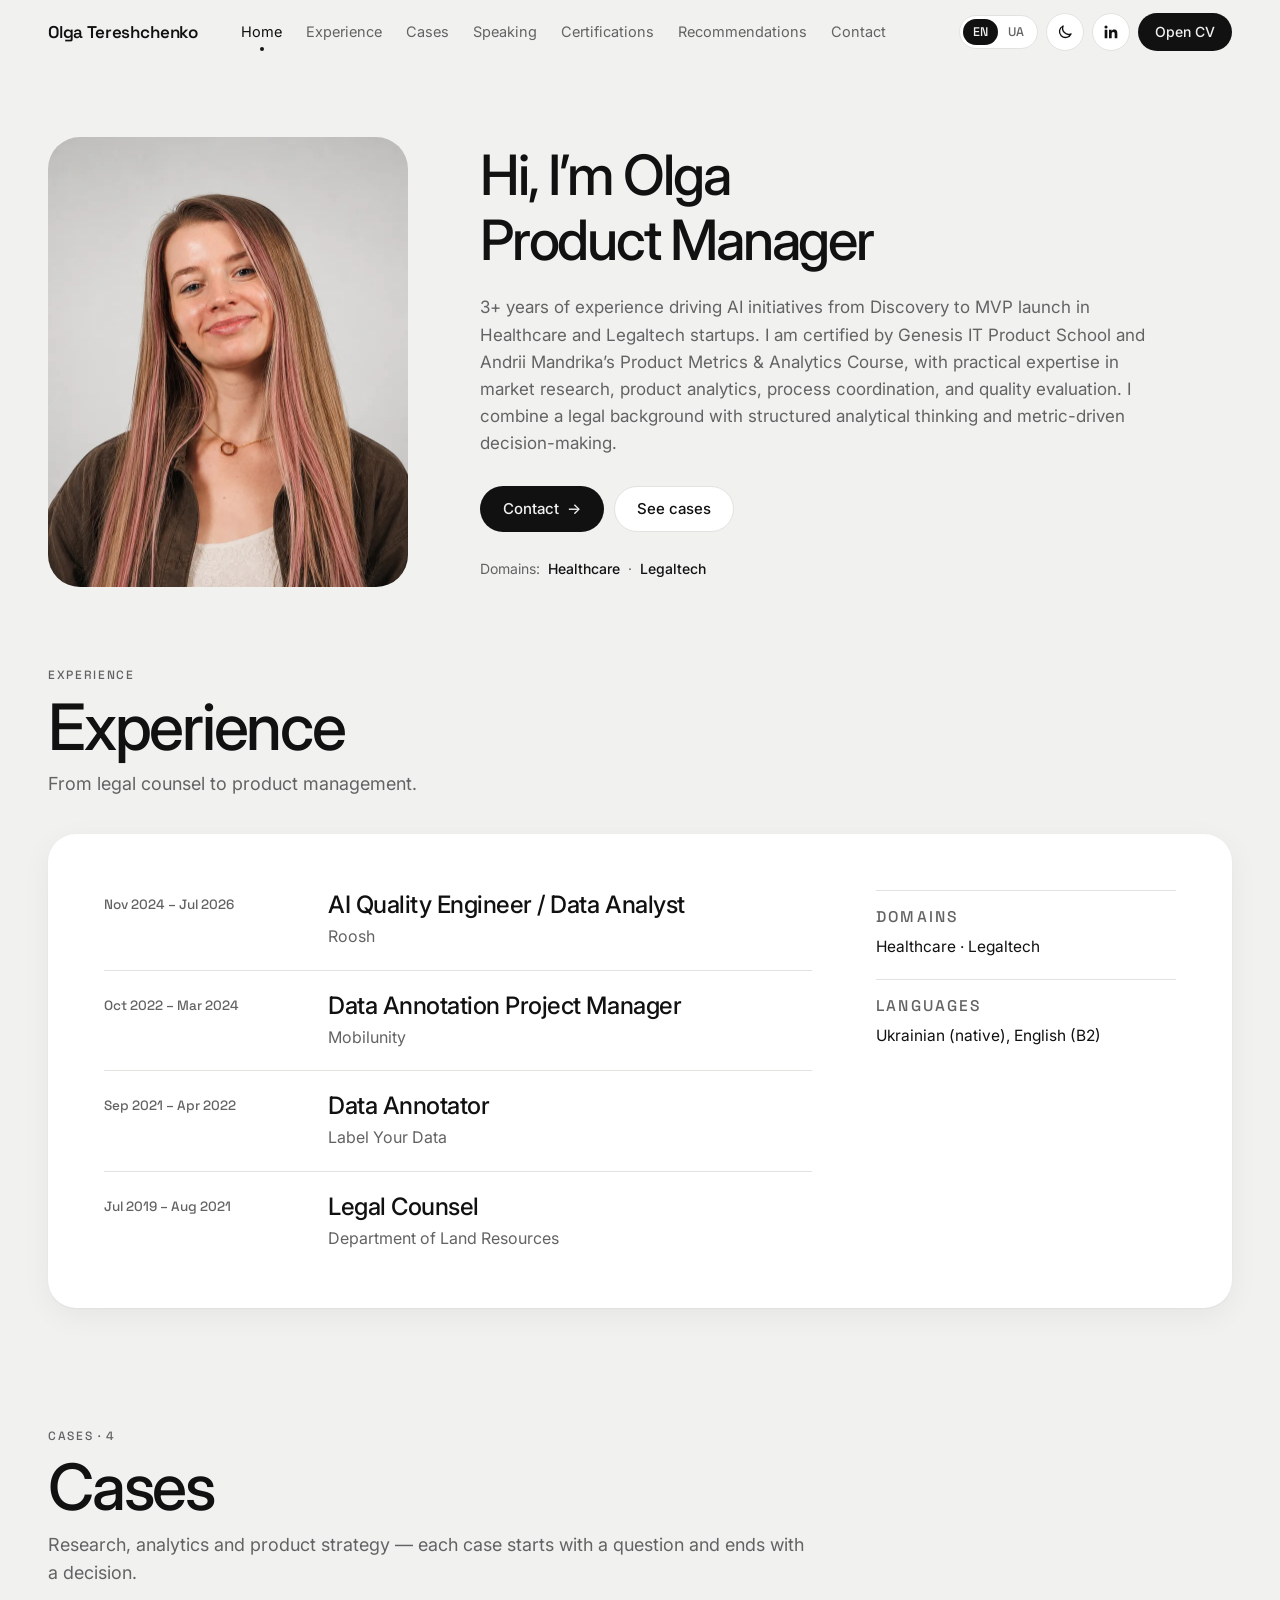
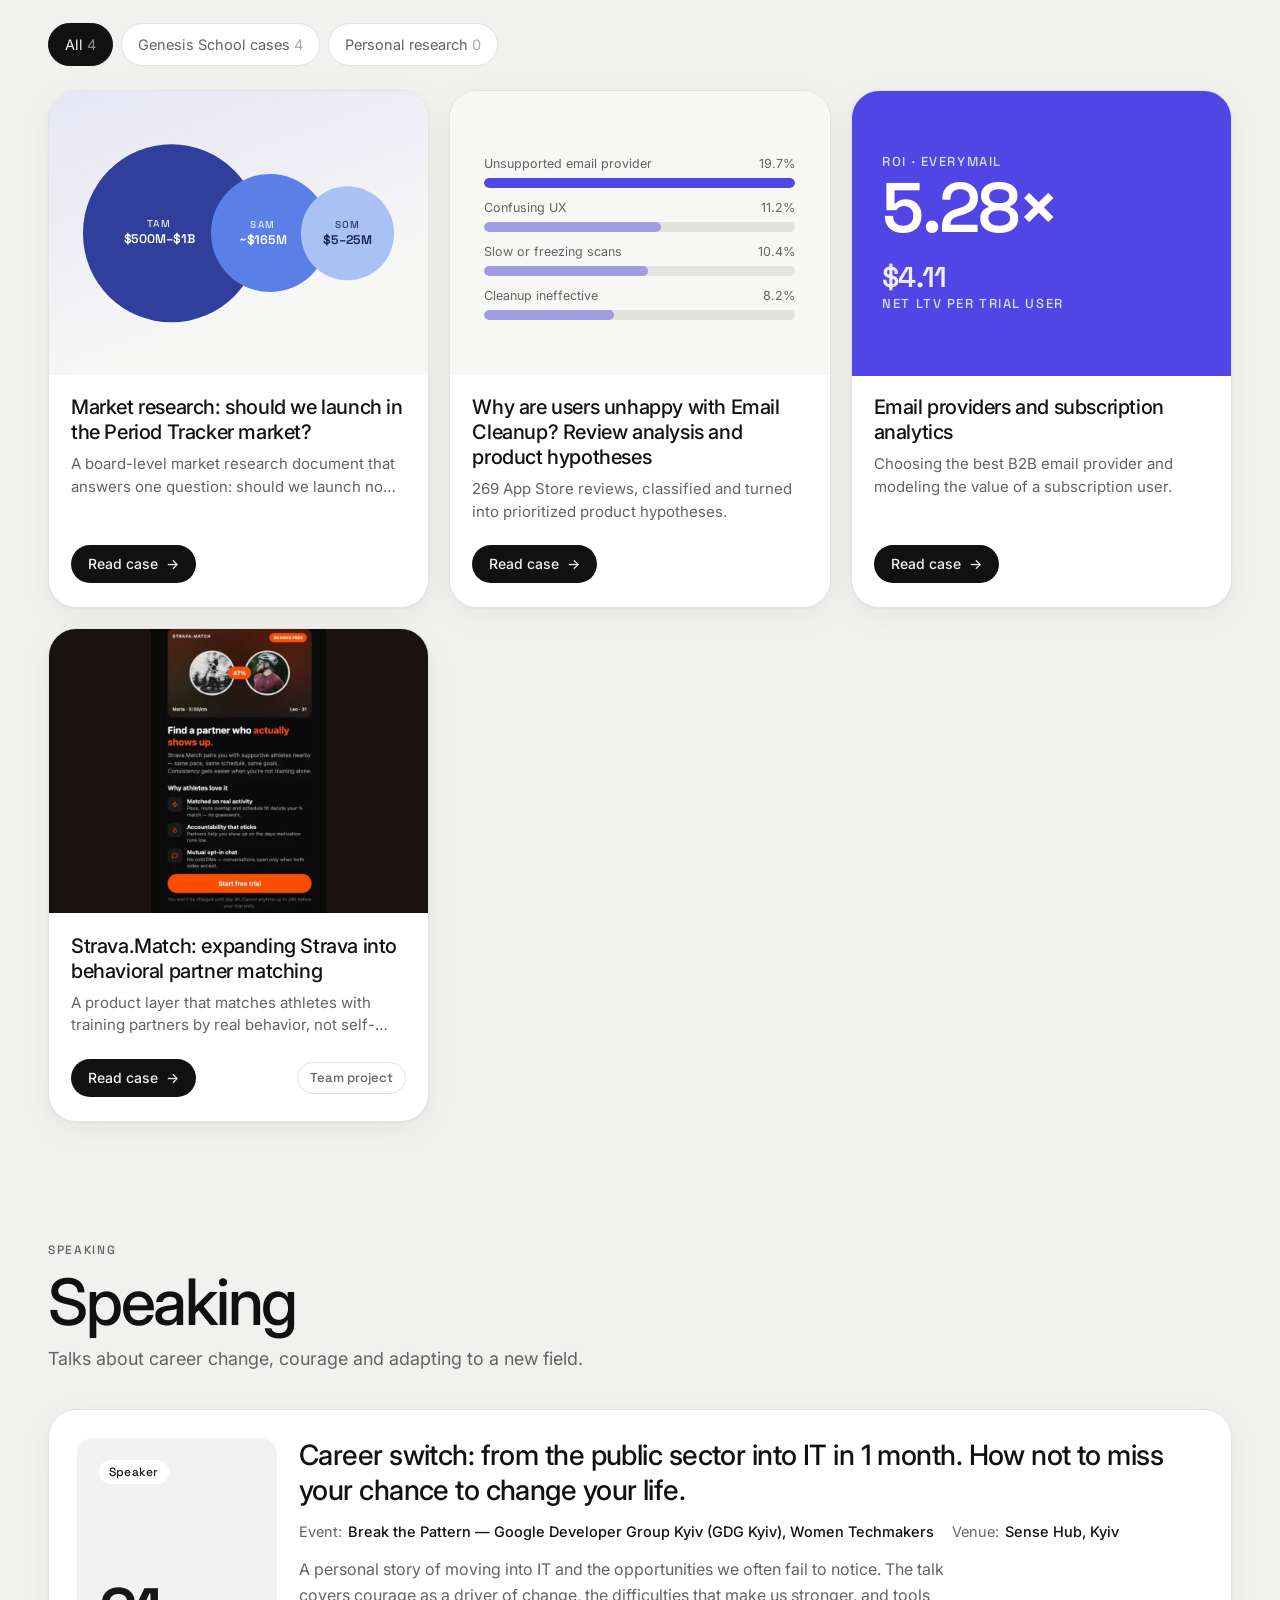
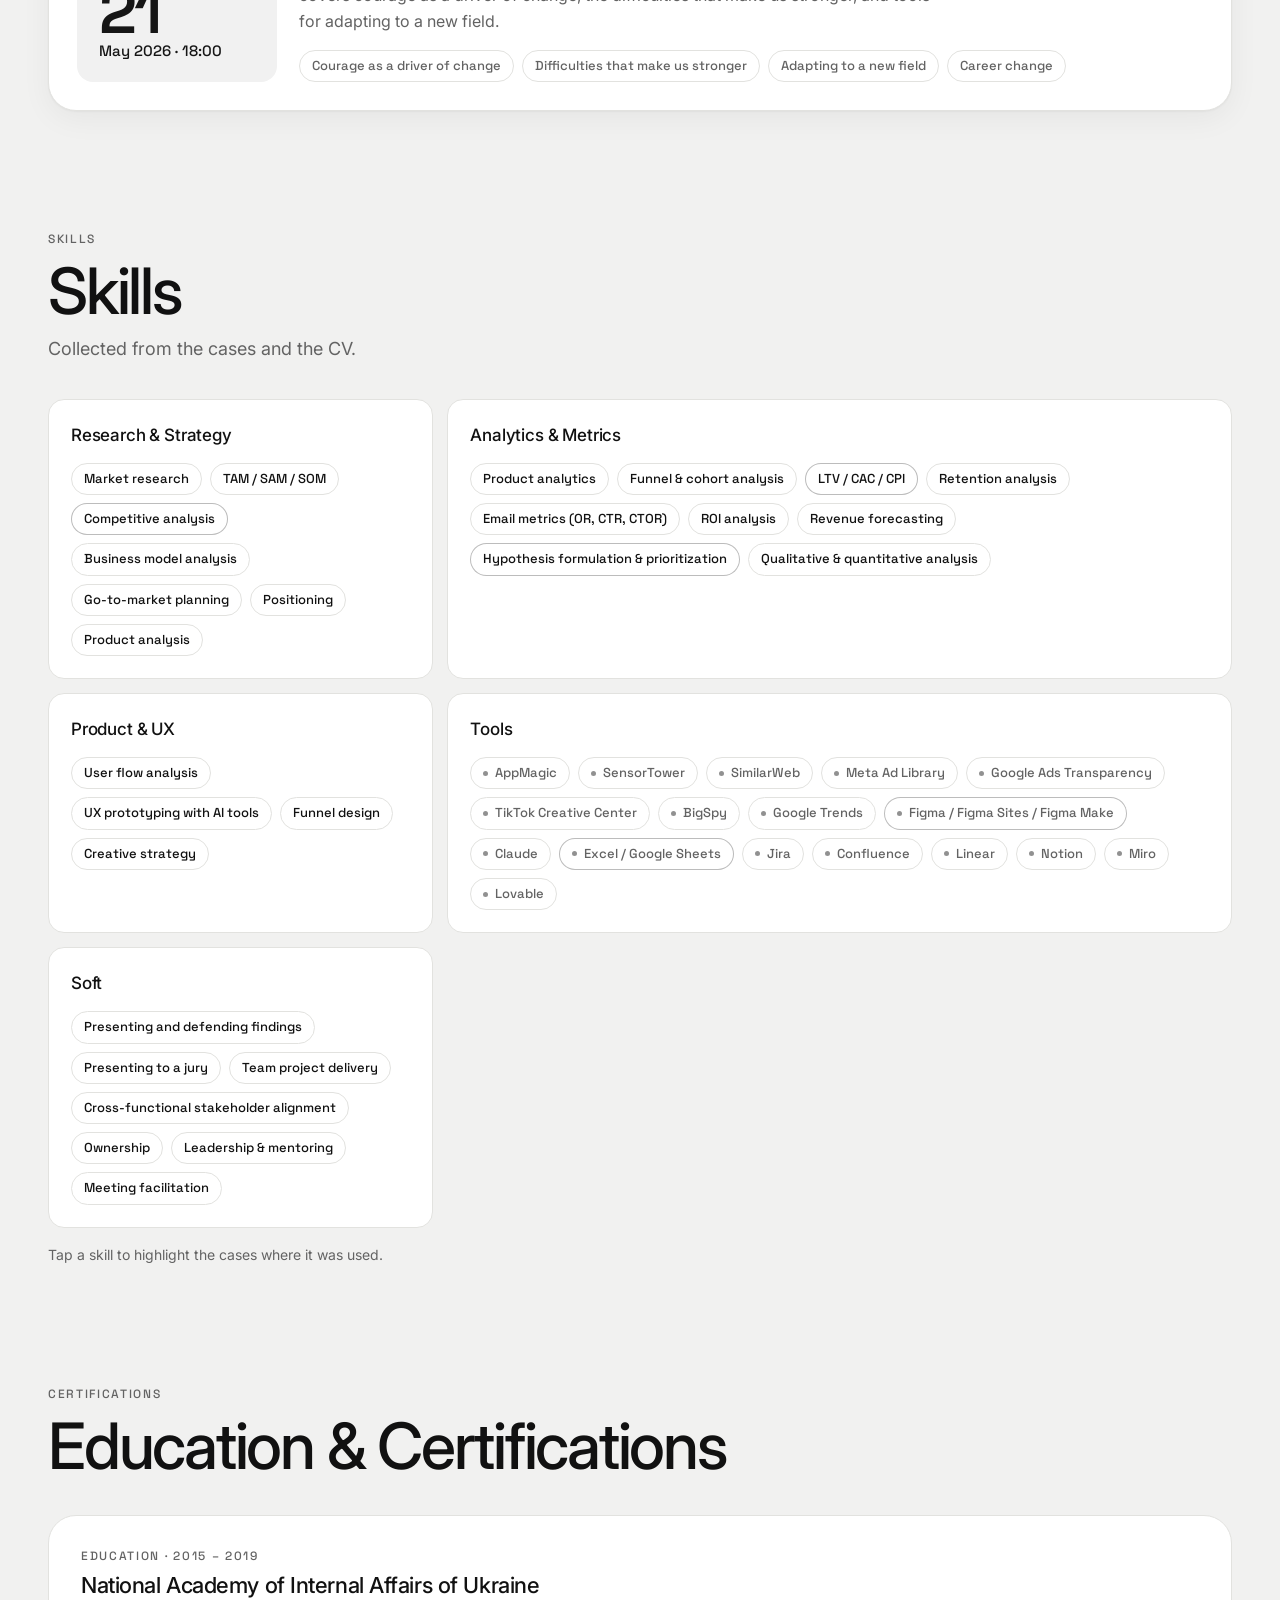
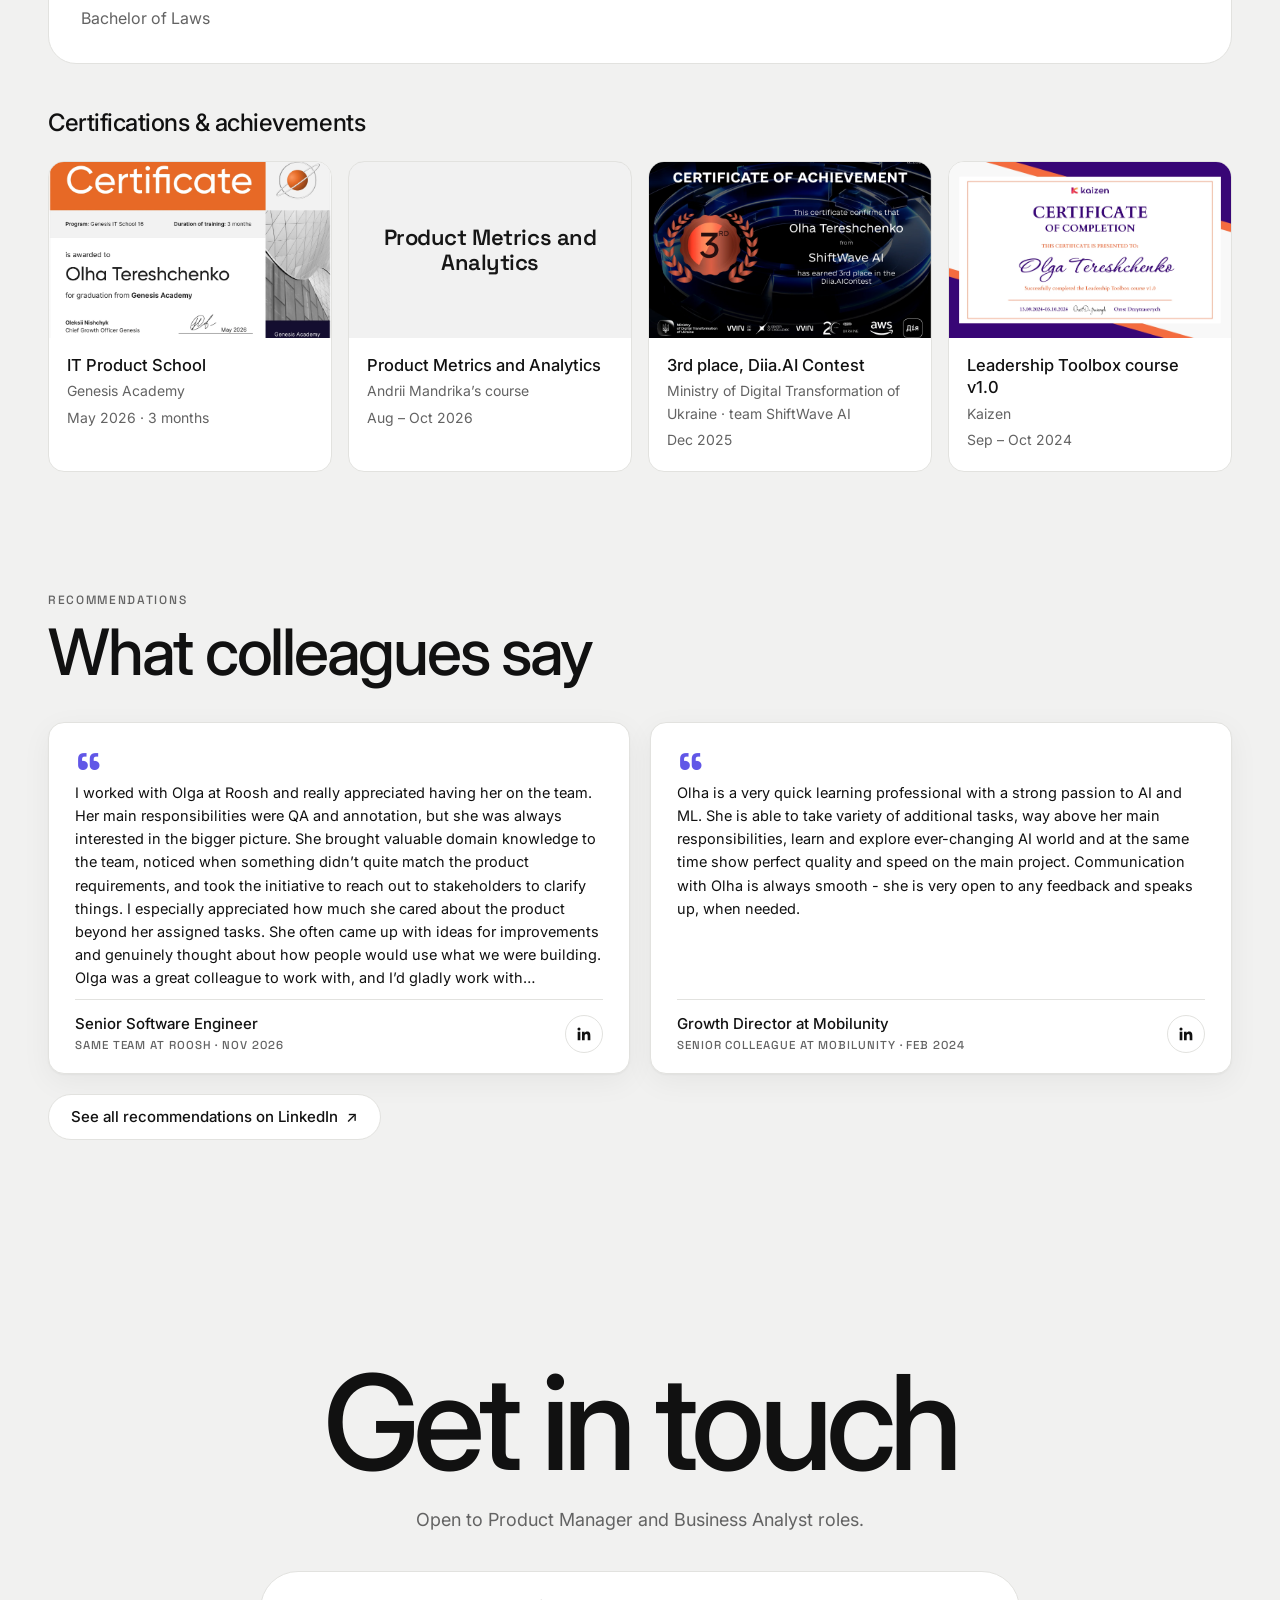
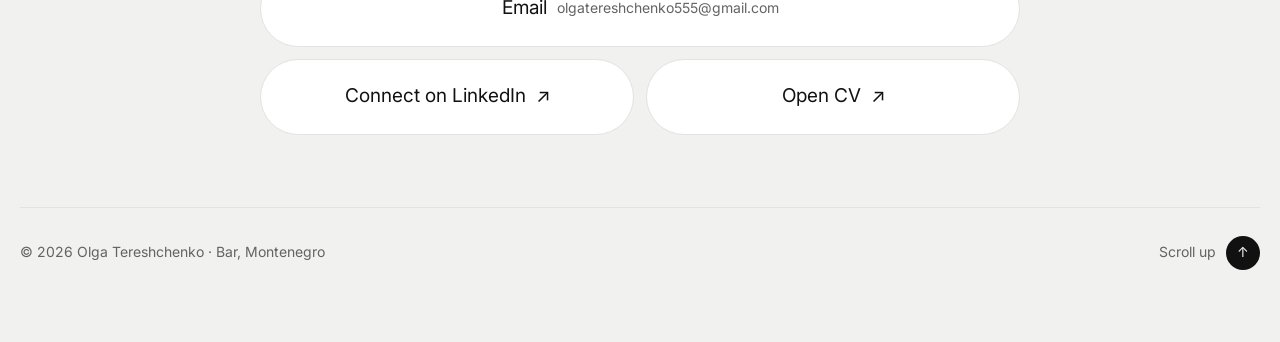
==== site/index.html @ 6c56e653 "Initial commit" ====
<!doctype html>
<html lang="en">
<head>
<meta charset="utf-8">
<meta name="viewport" content="width=device-width, initial-scale=1">
<title>Olga Tereshchenko — Product Manager</title>
<meta name="description" content="Olga Tereshchenko — Product Manager · Business & Product Analyst (AI). Cases in market research, review analysis, subscription analytics and product strategy.">
<link rel="preconnect" href="https://fonts.googleapis.com">
<link rel="preconnect" href="https://fonts.gstatic.com" crossorigin>
<link href="https://fonts.googleapis.com/css2?family=Inter:wght@400;500;600&family=Space+Grotesk:wght@500;600&display=swap" rel="stylesheet">
<script>
  (function () {
    var d = document.documentElement, t = null;
    try { t = localStorage.getItem('theme-v2'); } catch (e) {}
    if (t !== 'light' && t !== 'dark') t = 'light';
    d.dataset.theme = t;
    d.classList.add('js');
  })();
</script>
<style>
:root {
  --bg: #f1f1f0; --surface: #ffffff; --surface-2: #f7f7f6;
  --text: #111111; --muted: #636363; --faint: #9b9b9b; --border: #e2e2df;
  --accent: #161616; --accent-strong: #000000; --accent-soft: rgba(17, 17, 17, .06); --on-accent: #ffffff;
  --accent-line: rgba(17, 17, 17, .28);
  --cover: #5145e5; --cover-soft: rgba(81, 69, 229, .1); --on-cover: #ffffff;
  --radius: 28px; --radius-sm: 16px;
  --shadow: 0 1px 2px rgba(0,0,0,.04), 0 8px 30px rgba(0,0,0,.05);
  --font: 'Inter', system-ui, -apple-system, 'Segoe UI', Roboto, sans-serif;
  --font-accent: 'Space Grotesk', 'Inter', system-ui, sans-serif;
  --gutter: 16px; --max: 1240px; --header-h: 64px;
  --paw: url("data:image/svg+xml,%3Csvg xmlns='http://www.w3.org/2000/svg' width='26' height='26' viewBox='0 0 36 36'%3E%3Cg fill='%23ffffff' stroke='%23ffffff' stroke-width='2.6' stroke-linejoin='round'%3E%3Cellipse cx='18' cy='23' rx='13' ry='11'/%3E%3Cellipse cx='6.5' cy='15.5' rx='5.2' ry='6.4' transform='rotate(-22 6.5 15.5)'/%3E%3Cellipse cx='13.5' cy='8.5' rx='5.2' ry='6.6' transform='rotate(-8 13.5 8.5)'/%3E%3Cellipse cx='22.5' cy='8.5' rx='5.2' ry='6.6' transform='rotate(8 22.5 8.5)'/%3E%3Cellipse cx='29.5' cy='15.5' rx='5.2' ry='6.4' transform='rotate(22 29.5 15.5)'/%3E%3C/g%3E%3Cg fill='%23161616'%3E%3Cellipse cx='18' cy='23' rx='13' ry='11'/%3E%3Cellipse cx='6.5' cy='15.5' rx='5.2' ry='6.4' transform='rotate(-22 6.5 15.5)'/%3E%3Cellipse cx='13.5' cy='8.5' rx='5.2' ry='6.6' transform='rotate(-8 13.5 8.5)'/%3E%3Cellipse cx='22.5' cy='8.5' rx='5.2' ry='6.6' transform='rotate(8 22.5 8.5)'/%3E%3Cellipse cx='29.5' cy='15.5' rx='5.2' ry='6.4' transform='rotate(22 29.5 15.5)'/%3E%3C/g%3E%3Cg fill='%23e8b4c0'%3E%3Cellipse cx='6.5' cy='15.5' rx='3.3' ry='4.3' transform='rotate(-22 6.5 15.5)'/%3E%3Cellipse cx='13.5' cy='8.5' rx='3.3' ry='4.5' transform='rotate(-8 13.5 8.5)'/%3E%3Cellipse cx='22.5' cy='8.5' rx='3.3' ry='4.5' transform='rotate(8 22.5 8.5)'/%3E%3Cellipse cx='29.5' cy='15.5' rx='3.3' ry='4.3' transform='rotate(22 29.5 15.5)'/%3E%3Cpath d='M18 17c-3.6 0-7 3.6-7 6.9 0 2.3 1.8 3.4 3.5 3.4 1.4 0 2.2-.8 3.5-.8s2.1.8 3.5.8c1.7 0 3.5-1.1 3.5-3.4 0-3.3-3.4-6.9-7-6.9z'/%3E%3C/g%3E%3C/svg%3E") 13 13, auto;
  --paw-hot: url("data:image/svg+xml,%3Csvg xmlns='http://www.w3.org/2000/svg' width='26' height='26' viewBox='0 0 36 36'%3E%3Cg fill='%23ffffff' stroke='%23ffffff' stroke-width='2.6' stroke-linejoin='round'%3E%3Cellipse cx='18' cy='23' rx='13' ry='11'/%3E%3Cellipse cx='6.5' cy='15.5' rx='5.2' ry='6.4' transform='rotate(-22 6.5 15.5)'/%3E%3Cellipse cx='13.5' cy='8.5' rx='5.2' ry='6.6' transform='rotate(-8 13.5 8.5)'/%3E%3Cellipse cx='22.5' cy='8.5' rx='5.2' ry='6.6' transform='rotate(8 22.5 8.5)'/%3E%3Cellipse cx='29.5' cy='15.5' rx='5.2' ry='6.4' transform='rotate(22 29.5 15.5)'/%3E%3C/g%3E%3Cg fill='%23161616'%3E%3Cellipse cx='18' cy='23' rx='13' ry='11'/%3E%3Cellipse cx='6.5' cy='15.5' rx='5.2' ry='6.4' transform='rotate(-22 6.5 15.5)'/%3E%3Cellipse cx='13.5' cy='8.5' rx='5.2' ry='6.6' transform='rotate(-8 13.5 8.5)'/%3E%3Cellipse cx='22.5' cy='8.5' rx='5.2' ry='6.6' transform='rotate(8 22.5 8.5)'/%3E%3Cellipse cx='29.5' cy='15.5' rx='5.2' ry='6.4' transform='rotate(22 29.5 15.5)'/%3E%3C/g%3E%3Cg fill='%23f08aa5'%3E%3Cellipse cx='6.5' cy='15.5' rx='3.3' ry='4.3' transform='rotate(-22 6.5 15.5)'/%3E%3Cellipse cx='13.5' cy='8.5' rx='3.3' ry='4.5' transform='rotate(-8 13.5 8.5)'/%3E%3Cellipse cx='22.5' cy='8.5' rx='3.3' ry='4.5' transform='rotate(8 22.5 8.5)'/%3E%3Cellipse cx='29.5' cy='15.5' rx='3.3' ry='4.3' transform='rotate(22 29.5 15.5)'/%3E%3Cpath d='M18 17c-3.6 0-7 3.6-7 6.9 0 2.3 1.8 3.4 3.5 3.4 1.4 0 2.2-.8 3.5-.8s2.1.8 3.5.8c1.7 0 3.5-1.1 3.5-3.4 0-3.3-3.4-6.9-7-6.9z'/%3E%3C/g%3E%3C/svg%3E") 13 13, auto;
  color-scheme: light;
}
:root[data-theme="dark"] {
  --bg: #0a0a0a; --surface: #141414; --surface-2: #1b1b1b;
  --text: #f2f2f2; --muted: #a3a3a3; --faint: #6e6e6e; --border: #2a2a2a;
  --accent: #f2f2f2; --accent-strong: #ffffff; --accent-soft: rgba(255, 255, 255, .08); --on-accent: #0a0a0a;
  --accent-line: rgba(255, 255, 255, .3);
  --cover: #8f84ff; --cover-soft: rgba(143, 132, 255, .14); --on-cover: #0b0a1a;
  --shadow: 0 1px 2px rgba(0,0,0,.4);
  --paw: url("data:image/svg+xml,%3Csvg xmlns='http://www.w3.org/2000/svg' width='26' height='26' viewBox='0 0 36 36'%3E%3Cg fill='%23ffffff' stroke='%23ffffff' stroke-width='2.6' stroke-linejoin='round'%3E%3Cellipse cx='18' cy='23' rx='13' ry='11'/%3E%3Cellipse cx='6.5' cy='15.5' rx='5.2' ry='6.4' transform='rotate(-22 6.5 15.5)'/%3E%3Cellipse cx='13.5' cy='8.5' rx='5.2' ry='6.6' transform='rotate(-8 13.5 8.5)'/%3E%3Cellipse cx='22.5' cy='8.5' rx='5.2' ry='6.6' transform='rotate(8 22.5 8.5)'/%3E%3Cellipse cx='29.5' cy='15.5' rx='5.2' ry='6.4' transform='rotate(22 29.5 15.5)'/%3E%3C/g%3E%3Cg fill='%23161616'%3E%3Cellipse cx='18' cy='23' rx='13' ry='11'/%3E%3Cellipse cx='6.5' cy='15.5' rx='5.2' ry='6.4' transform='rotate(-22 6.5 15.5)'/%3E%3Cellipse cx='13.5' cy='8.5' rx='5.2' ry='6.6' transform='rotate(-8 13.5 8.5)'/%3E%3Cellipse cx='22.5' cy='8.5' rx='5.2' ry='6.6' transform='rotate(8 22.5 8.5)'/%3E%3Cellipse cx='29.5' cy='15.5' rx='5.2' ry='6.4' transform='rotate(22 29.5 15.5)'/%3E%3C/g%3E%3Cg fill='%23e8b4c0'%3E%3Cellipse cx='6.5' cy='15.5' rx='3.3' ry='4.3' transform='rotate(-22 6.5 15.5)'/%3E%3Cellipse cx='13.5' cy='8.5' rx='3.3' ry='4.5' transform='rotate(-8 13.5 8.5)'/%3E%3Cellipse cx='22.5' cy='8.5' rx='3.3' ry='4.5' transform='rotate(8 22.5 8.5)'/%3E%3Cellipse cx='29.5' cy='15.5' rx='3.3' ry='4.3' transform='rotate(22 29.5 15.5)'/%3E%3Cpath d='M18 17c-3.6 0-7 3.6-7 6.9 0 2.3 1.8 3.4 3.5 3.4 1.4 0 2.2-.8 3.5-.8s2.1.8 3.5.8c1.7 0 3.5-1.1 3.5-3.4 0-3.3-3.4-6.9-7-6.9z'/%3E%3C/g%3E%3C/svg%3E") 13 13, auto;
  --paw-hot: url("data:image/svg+xml,%3Csvg xmlns='http://www.w3.org/2000/svg' width='26' height='26' viewBox='0 0 36 36'%3E%3Cg fill='%23ffffff' stroke='%23ffffff' stroke-width='2.6' stroke-linejoin='round'%3E%3Cellipse cx='18' cy='23' rx='13' ry='11'/%3E%3Cellipse cx='6.5' cy='15.5' rx='5.2' ry='6.4' transform='rotate(-22 6.5 15.5)'/%3E%3Cellipse cx='13.5' cy='8.5' rx='5.2' ry='6.6' transform='rotate(-8 13.5 8.5)'/%3E%3Cellipse cx='22.5' cy='8.5' rx='5.2' ry='6.6' transform='rotate(8 22.5 8.5)'/%3E%3Cellipse cx='29.5' cy='15.5' rx='5.2' ry='6.4' transform='rotate(22 29.5 15.5)'/%3E%3C/g%3E%3Cg fill='%23161616'%3E%3Cellipse cx='18' cy='23' rx='13' ry='11'/%3E%3Cellipse cx='6.5' cy='15.5' rx='5.2' ry='6.4' transform='rotate(-22 6.5 15.5)'/%3E%3Cellipse cx='13.5' cy='8.5' rx='5.2' ry='6.6' transform='rotate(-8 13.5 8.5)'/%3E%3Cellipse cx='22.5' cy='8.5' rx='5.2' ry='6.6' transform='rotate(8 22.5 8.5)'/%3E%3Cellipse cx='29.5' cy='15.5' rx='5.2' ry='6.4' transform='rotate(22 29.5 15.5)'/%3E%3C/g%3E%3Cg fill='%23f08aa5'%3E%3Cellipse cx='6.5' cy='15.5' rx='3.3' ry='4.3' transform='rotate(-22 6.5 15.5)'/%3E%3Cellipse cx='13.5' cy='8.5' rx='3.3' ry='4.5' transform='rotate(-8 13.5 8.5)'/%3E%3Cellipse cx='22.5' cy='8.5' rx='3.3' ry='4.5' transform='rotate(8 22.5 8.5)'/%3E%3Cellipse cx='29.5' cy='15.5' rx='3.3' ry='4.3' transform='rotate(22 29.5 15.5)'/%3E%3Cpath d='M18 17c-3.6 0-7 3.6-7 6.9 0 2.3 1.8 3.4 3.5 3.4 1.4 0 2.2-.8 3.5-.8s2.1.8 3.5.8c1.7 0 3.5-1.1 3.5-3.4 0-3.3-3.4-6.9-7-6.9z'/%3E%3C/g%3E%3C/svg%3E") 13 13, auto;
  color-scheme: dark;
}
*, *::before, *::after { box-sizing: border-box; }
html { scroll-behavior: smooth; -webkit-text-size-adjust: 100%; scroll-padding-top: calc(var(--header-h) + 16px); }
html, body { cursor: var(--paw); }
a, button, [role="button"], summary, label[for], .case-card, .tag, .filter { cursor: var(--paw-hot); }
.figure .frame { cursor: var(--paw-hot); }
body { margin: 0; background: var(--bg); color: var(--text); font: 400 16px/1.6 var(--font); overflow-x: clip; -webkit-font-smoothing: antialiased; transition: background-color .25s, color .25s; }
img { max-width: 100%; height: auto; display: block; }
a { color: inherit; }
button { font: inherit; color: inherit; background: none; border: 0; padding: 0; }
h1, h2, h3, h4, p, ul, ol, figure { margin: 0; }
ul, ol { padding: 0; }
:focus-visible { outline: 1.5px solid var(--faint); outline-offset: 4px; border-radius: 10px; }
.wrap { width: 100%; max-width: var(--max); margin: 0 auto; padding: 0 var(--gutter); }
.sr-only { position: absolute; width: 1px; height: 1px; overflow: hidden; clip: rect(0 0 0 0); white-space: nowrap; }
.skip { position: absolute; left: 12px; top: -60px; z-index: 100; background: var(--accent); color: var(--on-accent); padding: 10px 16px; border-radius: 999px; text-decoration: none; }
.skip:focus { top: 12px; }
.eyebrow { font: 500 12px/1.4 var(--font-accent); letter-spacing: .14em; text-transform: uppercase; color: var(--muted); }
.prose a, a.inline { color: var(--accent); text-decoration: underline; text-decoration-color: var(--accent-line); text-underline-offset: 3px; transition: text-decoration-color .15s; }
.prose a:hover, a.inline:hover { text-decoration-color: currentColor; }

/* ---------- header ---------- */
.header { position: sticky; top: 0; z-index: 50; background: color-mix(in srgb, var(--bg) 82%, transparent); backdrop-filter: saturate(1.4) blur(14px); -webkit-backdrop-filter: saturate(1.4) blur(14px); border-bottom: 1px solid transparent; transition: border-color .2s; }
.header.scrolled { border-bottom-color: var(--border); }
.header .wrap { height: var(--header-h); display: flex; align-items: center; gap: 12px; }
.logo { min-width: 0; overflow: hidden; text-overflow: ellipsis; font: 600 clamp(14px, 4vw, 17px)/1.2 var(--font-accent); letter-spacing: -.01em; text-decoration: none; white-space: nowrap; display: inline-flex; align-items: center; gap: 8px; }
.nav { display: none; gap: 2px; margin-left: 20px; }
.nav a { position: relative; text-decoration: none; color: var(--muted); font-size: 14.5px; padding: 8px 11px; border-radius: 999px; transition: color .15s; }
.nav a:hover { color: var(--text); }
.nav a.active { color: var(--text); }
.nav a.active::after { content: ""; position: absolute; left: 50%; bottom: 1px; width: 4px; height: 4px; border-radius: 50%; background: var(--accent); transform: translateX(-50%); }
.tools { flex: none; margin-left: auto; display: flex; align-items: center; gap: 8px; }
.seg { display: inline-flex; border: 1px solid var(--border); border-radius: 999px; padding: 3px; background: var(--surface); }
.seg button { font: 500 12.5px/1 var(--font-accent); padding: 7px 10px; border-radius: 999px; color: var(--muted); transition: background .15s, color .15s; }
.seg button[aria-pressed="true"] { background: var(--text); color: var(--bg); }
.icon-btn { width: 38px; height: 38px; display: inline-grid; place-items: center; border-radius: 50%; border: 1px solid var(--border); background: var(--surface); transition: border-color .15s, color .15s; }
.icon-btn:hover { border-color: var(--accent); color: var(--accent); }
.icon-btn svg { width: 18px; height: 18px; }
.theme-sun { display: none; } :root[data-theme="dark"] .theme-sun { display: block; } :root[data-theme="dark"] .theme-moon { display: none; }
.menu-btn { display: inline-grid; }
.header .cv-btn { display: none; }
.header .in-btn { display: none; }
.mobile-nav { display: none; border-top: 1px solid var(--border); padding: 8px var(--gutter) 20px; }
.mobile-nav.open { display: block; }
.mobile-nav a { display: block; padding: 13px 4px; font-size: 17px; text-decoration: none; border-bottom: 1px solid var(--border); color: var(--muted); }
.mobile-nav a.active { color: var(--text); }
.mobile-nav a.btn { display: flex; margin-top: 16px; border-bottom: 0; }

/* ---------- buttons ---------- */
.btn { display: inline-flex; align-items: center; justify-content: center; gap: 8px; min-height: 46px; padding: 0 22px; border-radius: 999px; font-weight: 500; font-size: 15px; text-decoration: none; border: 1px solid transparent; transition: background .18s, border-color .18s, color .18s, transform .18s; white-space: nowrap; }
.btn .arr { display: inline-block; transition: transform .18s; }
.btn:hover .arr { transform: translateX(3px); }
.btn-primary { background: var(--text); color: var(--bg); }
.btn-primary:hover { background: color-mix(in srgb, var(--text) 80%, var(--bg)); }
.btn-secondary { border-color: var(--border); background: var(--surface); }
.btn-secondary:hover { border-color: var(--accent); color: var(--accent); }
.btn-sm { min-height: 38px; padding: 0 16px; font-size: 14px; }
.btn:active { transform: translateY(0); }

/* ---------- sections ---------- */
section.block { padding: 72px 0; }
.sec-head { display: flex; flex-direction: column; gap: 10px; margin-bottom: 36px; max-width: 760px; }
.sec-title { font-size: clamp(36px, 6vw, 64px); line-height: 1.04; font-weight: 500; letter-spacing: -.035em; }
.sec-sub { color: var(--muted); font-size: 18px; line-height: 1.55; }

/* hero */
.hero { padding: 40px 0 56px; }
.hero-grid { display: grid; gap: 32px; align-items: center; }
.hero-photo { width: min(320px, 72vw); aspect-ratio: 4 / 5; border-radius: 32px; overflow: hidden; background: var(--surface-2); }
.hero-photo img { width: 100%; height: 100%; object-fit: cover; object-position: 50% 20%; }
.hero-copy { container-type: inline-size; }
.hero-hi, .hero-title { font-size: clamp(32px, 7.4cqw, 64px); line-height: 1.1; font-weight: 500; letter-spacing: -.04em; }
.hero-hi { color: var(--text); margin-bottom: 4px; }
.hero-title { color: var(--faint); }
.hero-title strong { color: var(--text); font-weight: 500; }
.hero-pitch { margin-top: 24px; font-size: 17px; color: var(--muted); max-width: 62ch; line-height: 1.6; }
.hero-cta { display: flex; flex-wrap: wrap; gap: 10px; margin-top: 28px; }
.domains { margin-top: 26px; display: flex; flex-wrap: wrap; align-items: center; gap: 8px; color: var(--muted); font-size: 14px; }
.domains b { font-weight: 500; color: var(--text); }

/* about */
.about-card { background: var(--surface); border-radius: var(--radius); padding: 28px 22px; box-shadow: var(--shadow); display: grid; gap: 28px; }
.about-text { display: grid; gap: 18px; font-size: 17.5px; line-height: 1.7; color: var(--muted); max-width: 65ch; }
.about-text p:first-child { color: var(--text); font-size: clamp(20px, 2.2vw, 24px); line-height: 1.5; letter-spacing: -.015em; }
.about-side { display: grid; gap: 20px; align-content: start; }
.fact { border-top: 1px solid var(--border); padding-top: 14px; }
.fact .eyebrow { margin-bottom: 6px; }
.fact p { font-size: 15.5px; line-height: 1.55; }

/* tags */
.tags { display: flex; flex-wrap: wrap; gap: 8px; }
.tag { display: inline-flex; align-items: center; gap: 7px; font: 500 13px/1.25 var(--font-accent); padding: 7px 12px; border-radius: 999px; border: 1px solid var(--border); background: var(--surface); color: var(--muted); transition: border-color .18s, background .18s, color .18s; }
.tag.skill { background: var(--surface); color: var(--text); border-color: var(--border); }
.tag.key { border-color: var(--accent-line); }
.tag.tool::before { content: ""; width: 5px; height: 5px; border-radius: 50%; background: currentColor; opacity: .7; }
.tag:hover, button.tag:focus-visible { border-color: var(--text); }
button.tag[aria-pressed="true"] { background: var(--text); color: var(--bg); border-color: var(--text); }
.badge { display: inline-flex; align-items: center; gap: 6px; font: 500 12px/1 var(--font-accent); padding: 6px 10px; border-radius: 999px; background: var(--accent-soft); color: var(--accent); letter-spacing: .02em; }

/* cases */
.filters { display: flex; flex-wrap: wrap; gap: 8px; margin-bottom: 24px; }
.filter { font-size: 14.5px; padding: 9px 16px; border-radius: 999px; border: 1px solid var(--border); background: var(--surface); color: var(--muted); transition: all .15s; }
.filter:hover { color: var(--text); border-color: var(--text); }
.filter[aria-pressed="true"] { background: var(--text); color: var(--bg); border-color: var(--text); }
.filter .n { opacity: .55; margin-left: 4px; }
.hl-note { display: flex; align-items: center; flex-wrap: wrap; gap: 10px; margin: -8px 0 22px; color: var(--muted); font-size: 14.5px; }
.cases-grid { display: grid; gap: 20px; grid-template-columns: 1fr; }
.case-card { display: flex; flex-direction: column; text-decoration: none; background: var(--surface); border-radius: var(--radius); overflow: hidden; border: 1px solid var(--border); box-shadow: var(--shadow); transition: transform .25s, border-color .25s, opacity .25s; }
.case-card:hover { transform: translateY(-4px); border-color: var(--accent-line); }
.case-card.dim { opacity: .35; }
.case-card.hit { border-color: var(--accent); }
.case-card[hidden] { display: none; }
.cover { position: relative; aspect-ratio: 4 / 3; overflow: hidden; background: var(--surface-2); }
.case-card .cover { container-type: inline-size; }
.case-body { flex: 1; display: flex; flex-direction: column; gap: 8px; padding: 20px 22px 24px; }
.case-title { font-size: 20px; line-height: 1.25; font-weight: 500; letter-spacing: -.02em; }
.case-line { color: var(--muted); font-size: 15px; line-height: 1.5; display: -webkit-box; -webkit-line-clamp: 2; -webkit-box-orient: vertical; overflow: hidden; }
.card-foot { margin-top: auto; padding-top: 14px; display: flex; align-items: center; flex-wrap: wrap; gap: 10px; }
.card-foot .tag { margin-left: auto; }
.case-card:hover .btn .arr { transform: translateX(3px); }
.empty-note { color: var(--muted); padding: 24px 4px; }

/* covers */
.cv-tam { display: grid; place-items: center; background: linear-gradient(160deg, var(--cover-soft), transparent 70%), var(--surface-2); }
.circles { position: relative; width: 82%; aspect-ratio: 1.75 / 1; }
.circles .c { position: absolute; top: 50%; border-radius: 50%; display: grid; place-items: center; text-align: center; transform: translateY(-50%); }
.circles .c b { display: block; font: 600 clamp(12px, 2.4vw, 20px)/1.1 var(--font-accent); letter-spacing: -.01em; }
.circles .c small { display: block; font: 500 10px/1.2 var(--font-accent); letter-spacing: .12em; opacity: .85; margin-bottom: 3px; }
.circles .c1 { left: 0; width: 57%; aspect-ratio: 1; background: #2f3f9b; color: #fff; justify-items: start; padding-left: 13%; }
.circles .c2 { left: 41%; width: 38%; aspect-ratio: 1; background: #5a7fe6; color: #fff; justify-items: start; padding-left: 9%; }
.circles .c3 { left: 70%; width: 30%; aspect-ratio: 1; background: #a9c1f5; color: #182259; }
.cv-bars { padding: 9% 9% 7%; display: grid; align-content: center; gap: 10px; background: var(--surface-2); }
.cv-bars .r { display: grid; grid-template-columns: 1fr; gap: 4px; }
.cv-bars .l { font-size: 12.5px; color: var(--muted); display: flex; justify-content: space-between; }
.cv-bars .t { height: 10px; border-radius: 999px; background: var(--border); overflow: hidden; }
.cv-bars .f { height: 100%; border-radius: inherit; background: var(--cover); opacity: .45; }
.cv-bars .r:first-child .f { opacity: 1; }
.cv-type { display: grid; align-content: center; gap: 4px; padding: 8%; background: var(--cover); color: var(--on-cover); }
.cv-type .big { font: 600 clamp(54px, 9vw, 92px)/.95 var(--font-accent); letter-spacing: -.04em; }
.cv-type .lbl { font: 500 13px/1.3 var(--font-accent); letter-spacing: .12em; text-transform: uppercase; opacity: .8; }
.cv-type .row { display: flex; align-items: baseline; gap: 14px; flex-wrap: wrap; }
.cv-type .mid { font: 600 clamp(28px, 4vw, 40px)/1 var(--font-accent); letter-spacing: -.03em; opacity: .9; margin-top: 18px; }
.case-card .circles .c b { font-size: clamp(10px, 3.3cqw, 16px); }
.case-card .cv-type .big { font-size: clamp(44px, 22cqw, 84px); }
.case-card .cv-type .mid { font-size: clamp(22px, 9cqw, 36px); }
.cv-phone { background: #1a1210; display: flex; justify-content: center; align-items: flex-end; padding-top: 8%; }
.cv-phone img { width: 46%; border-radius: 20px 20px 0 0; }

/* speaking */
.talk { background: var(--surface); border: 1px solid var(--border); border-radius: var(--radius); padding: 26px 22px; display: grid; gap: 22px; box-shadow: var(--shadow); }
.talk-date { display: flex; flex-direction: column; justify-content: space-between; gap: 12px; padding: 22px; border-radius: var(--radius-sm); background: var(--accent-soft); color: var(--accent); min-height: 160px; }
.talk-date .d { font: 600 64px/.9 var(--font-accent); letter-spacing: -.05em; }
.talk-date .m { font: 500 15px/1.3 var(--font-accent); }
.talk h3 { font-size: clamp(22px, 2.6vw, 28px); line-height: 1.25; font-weight: 500; letter-spacing: -.02em; }
.talk-meta { display: flex; flex-wrap: wrap; gap: 6px 18px; color: var(--muted); font-size: 14.5px; margin: 12px 0 14px; }
.talk-meta span { display: inline-flex; gap: 6px; }
.talk-meta b { color: var(--text); font-weight: 500; }
.talk p.desc { color: var(--muted); max-width: 65ch; margin-bottom: 16px; }

/* skills */
.skills-grid { display: grid; gap: 14px; }
.skill-group { background: var(--surface); border: 1px solid var(--border); border-radius: var(--radius-sm); padding: 22px; display: grid; gap: 14px; align-content: start; }
.skill-group h3 { font-size: 17px; font-weight: 500; letter-spacing: -.01em; }
.skills-hint { color: var(--muted); font-size: 14px; margin-top: 16px; }

/* experience */
.career { list-style: none; display: grid; }
.career li { display: grid; gap: 4px 24px; padding: 20px 0; border-top: 1px solid var(--border); }
.career li:first-child { border-top: 0; padding-top: 0; }
.career li:last-child { padding-bottom: 0; }
.career-when { font: 500 13.5px/1.4 var(--font-accent); color: var(--muted); }
.career-role { font-size: clamp(19px, 2.2vw, 24px); line-height: 1.25; font-weight: 500; letter-spacing: -.02em; }
.career-co { color: var(--muted); font-size: 16px; }

/* education & certs */
.edu { background: var(--surface); border: 1px solid var(--border); border-radius: var(--radius); padding: 24px 22px; display: grid; gap: 6px; margin-bottom: 40px; }
.edu h3 { font-size: 22px; font-weight: 500; letter-spacing: -.02em; line-height: 1.3; }
.edu p { color: var(--muted); }
.sub-title { font-size: 24px; font-weight: 500; letter-spacing: -.02em; margin-bottom: 18px; }
.certs { display: grid; gap: 16px; }
.cert { display: flex; flex-direction: column; text-align: left; background: var(--surface); border: 1px solid var(--border); border-radius: var(--radius-sm); overflow: hidden; transition: border-color .2s, transform .2s; }
button.cert:hover { border-color: var(--accent); transform: translateY(-3px); }
.cert-img { aspect-ratio: 16 / 10; background: var(--surface-2); overflow: hidden; }
.cert-img img { width: 100%; height: 100%; object-fit: cover; }
.cert-img.type { display: grid; place-items: center; background: var(--accent-soft); color: var(--accent); padding: 18px; text-align: center; font: 600 22px/1.15 var(--font-accent); letter-spacing: -.02em; }
.cert-body { padding: 16px 18px 20px; display: grid; gap: 4px; }
.cert-body h4 { font-size: 16.5px; font-weight: 500; line-height: 1.35; }
.cert-body p { color: var(--muted); font-size: 14px; }

/* recommendations */
.recs { display: grid; gap: 16px; }
.rec { display: flex; flex-direction: column; gap: 10px; background: var(--surface); border: 1px solid var(--border); border-radius: var(--radius-sm); padding: 22px 22px 18px; box-shadow: var(--shadow); transition: border-color .25s, transform .25s; }
.rec:hover { border-color: var(--accent-line); }
html.js .rec.rv.in:hover { transform: translateY(-2px); }
.rec-mark { display: block; height: 22px; font: 600 56px/.9 var(--font-accent); color: var(--cover); opacity: .9; user-select: none; }
.rec blockquote { margin: 0; }
.rec blockquote p { font-size: 14.5px; line-height: 1.6; color: var(--text); }
.rec-note { color: var(--faint); font-size: 12px; line-height: 1.4; }
.rec-foot { margin-top: auto; display: flex; align-items: center; justify-content: space-between; gap: 16px; padding-top: 14px; border-top: 1px solid var(--border); }
.rec-who { min-width: 0; display: grid; gap: 2px; }
.rec-role { font-weight: 500; font-size: 15px; line-height: 1.35; }
.rec-meta { font: 500 11.5px/1.4 var(--font-accent); letter-spacing: .08em; text-transform: uppercase; color: var(--muted); }
.rec-in { flex: none; }
.recs-more { margin-top: 20px; display: flex; }

/* footer */
.contact { padding: 96px 0 40px; text-align: center; }
.contact h2 { font-size: clamp(52px, 11vw, 132px); line-height: 1; font-weight: 500; letter-spacing: -.05em; }
.contact .lead { color: var(--muted); font-size: 18px; margin: 18px auto 36px; max-width: 46ch; }
.contact-links { display: grid; gap: 12px; max-width: 760px; margin: 0 auto; }
.contact-link { display: flex; align-items: center; justify-content: center; gap: 10px; min-height: 76px; padding: 0 28px; border-radius: 999px; background: var(--surface); border: 1px solid var(--border); font-size: 19px; text-decoration: none; transition: color .18s, border-color .18s; }
.contact-link:hover { color: var(--accent); border-color: var(--accent); }
.contact-link .ext { transition: transform .18s; }
.contact-link:hover .ext { transform: translate(2px, -2px); }
.contact-link { flex-wrap: wrap; min-width: 0; text-align: center; padding-top: 12px; padding-bottom: 12px; }
.contact-link small { color: var(--muted); font-size: 14px; overflow-wrap: anywhere; }
.footer-bar { display: flex; flex-wrap: wrap; justify-content: space-between; align-items: center; gap: 12px; padding: 28px 0 32px; margin-top: 72px; border-top: 1px solid var(--border); color: var(--muted); font-size: 14px; }
.up { display: inline-flex; align-items: center; gap: 10px; text-decoration: none; color: var(--muted); }
.up .ic { width: 34px; height: 34px; border-radius: 50%; display: grid; place-items: center; background: var(--text); color: var(--bg); }
.up:hover { color: var(--text); }

/* ---------- case page ---------- */
.case-page { padding: 28px 0 24px; }
.back { display: inline-flex; align-items: center; gap: 8px; color: var(--muted); text-decoration: none; font-size: 15px; padding: 8px 0; }
.back:hover { color: var(--accent); }
.case-hero { padding: 24px 0 32px; display: grid; gap: 18px; }
.case-hero h1 { font-size: clamp(34px, 5.4vw, 64px); line-height: 1.06; font-weight: 500; letter-spacing: -.04em; max-width: 22ch; }
.case-hero .lead { font-size: clamp(18px, 2vw, 21px); color: var(--muted); max-width: 60ch; }
.meta-row { display: grid; gap: 14px; padding: 20px 0 0; border-top: 1px solid var(--border); margin-top: 8px; }
.meta-row .item { display: grid; gap: 4px; }
.meta-row .item p { font-size: 15.5px; }
.case-visual { border-radius: var(--radius); overflow: hidden; background: var(--surface); border: 1px solid var(--border); margin-bottom: 8px; }
.case-visual .cover { aspect-ratio: 16 / 8; }
.case-visual .circles { max-width: 620px; }
h1:focus, section:focus, main:focus { outline: none; }
.case-visual .cv-phone { aspect-ratio: auto; padding: 32px 16px 0; gap: 12px; }
.case-visual .cv-phone img { width: 30%; max-width: 280px; border-radius: 22px 22px 0 0; }
.case-layout { display: grid; gap: 32px; padding-top: 40px; }
.toc { display: none; }
.toc ol { list-style: none; border-left: 1px solid var(--border); display: grid; gap: 2px; }
.toc a { display: flex; align-items: center; gap: 10px; padding: 8px 14px; margin-left: 10px; border-radius: 999px; text-decoration: none; color: var(--muted); font-size: 14.5px; transition: color .15s, background .15s; }
.toc a::before { content: ""; width: 5px; height: 5px; border-radius: 50%; background: currentColor; opacity: .6; flex: none; }
.toc a:hover { color: var(--text); }
.toc a.active { color: var(--text); background: var(--accent-soft); }
.toc a.active::before { background: var(--accent); opacity: 1; }
.case-sections { display: grid; gap: 64px; min-width: 0; }
.cs h2 { font-size: clamp(28px, 3.6vw, 42px); line-height: 1.12; font-weight: 500; letter-spacing: -.03em; margin: 8px 0 18px; max-width: 24ch; }
.prose { display: grid; gap: 16px; font-size: 17px; line-height: 1.7; color: var(--muted); max-width: 68ch; }
.prose strong { color: var(--text); font-weight: 600; }
.prose em { color: var(--text); }
.prose ol, .prose ul { display: grid; gap: 10px; padding-left: 1.3em; }
.prose li::marker { color: var(--accent); font-family: var(--font-accent); }
.verdict { display: grid; gap: 10px; padding: 24px; border-radius: var(--radius-sm); background: var(--surface); border: 1px solid var(--border); border-left: 4px solid var(--accent); max-width: 68ch; }
.verdict b { font: 600 13px/1.3 var(--font-accent); letter-spacing: .12em; text-transform: uppercase; color: var(--accent); }
.verdict p { font-size: 21px; line-height: 1.4; letter-spacing: -.015em; }
.stats { display: grid; gap: 12px; margin-top: 8px; }
.stat { padding: 20px 22px; border-radius: var(--radius-sm); background: var(--surface); border: 1px solid var(--border); }
.stat b { display: block; font: 600 30px/1.1 var(--font-accent); letter-spacing: -.03em; }
.stat span { color: var(--muted); font-size: 14.5px; line-height: 1.45; display: block; margin-top: 6px; }
.figure { margin-top: 8px; display: grid; gap: 10px; }
.figure .frame { border-radius: var(--radius-sm); overflow: hidden; border: 1px solid var(--border); background: #fff; display: block; width: 100%; }
.figure figcaption { color: var(--muted); font-size: 14px; line-height: 1.5; max-width: 68ch; }
.figure.narrow { max-width: 420px; }
.chart { padding: 24px 22px; border-radius: var(--radius-sm); background: var(--surface); border: 1px solid var(--border); display: grid; gap: 16px; max-width: 760px; }
.chart .ttl { font-size: 15px; font-weight: 500; }
.bar { display: grid; gap: 6px; }
.bar .top { display: flex; justify-content: space-between; gap: 12px; font-size: 15px; }
.bar .top b { font: 600 15px/1.4 var(--font-accent); white-space: nowrap; }
.bar .top small { color: var(--muted); font-weight: 400; font-family: var(--font); }
.bar .track { height: 12px; border-radius: 999px; background: var(--surface-2); border: 1px solid var(--border); overflow: hidden; }
.bar .fill { height: 100%; border-radius: inherit; background: var(--cover); opacity: .5; transform-origin: left; }
.bar:first-of-type .fill { opacity: 1; }
.tbl { width: 100%; max-width: 760px; border-collapse: collapse; background: var(--surface); border: 1px solid var(--border); border-radius: var(--radius-sm); overflow: hidden; font-size: 15.5px; }
.tbl th, .tbl td { text-align: left; padding: 14px 18px; border-bottom: 1px solid var(--border); vertical-align: top; line-height: 1.5; }
.tbl tr:last-child td { border-bottom: 0; }
.tbl th { font: 500 12px/1.4 var(--font-accent); letter-spacing: .12em; text-transform: uppercase; color: var(--muted); background: var(--surface-2); }
.tbl td:first-child { color: var(--muted); width: 38%; }
.tbl td b { font-family: var(--font-accent); font-weight: 600; }
.points { display: grid; gap: 12px; }
.point { padding: 20px 22px; border-radius: var(--radius-sm); background: var(--surface); border: 1px solid var(--border); }
.point h3 { font-size: 17px; font-weight: 500; margin-bottom: 6px; }
.point p { color: var(--muted); font-size: 15.5px; line-height: 1.6; }
.cta-row { display: flex; flex-wrap: wrap; gap: 10px; margin-top: 8px; }
.kit { display: grid; gap: 28px; padding: 32px 0 0; border-top: 1px solid var(--border); }
.kit-row { display: grid; gap: 12px; }
.next { display: grid; gap: 6px; margin-top: 72px; padding: 28px 24px; border-radius: var(--radius); background: var(--surface); border: 1px solid var(--border); text-decoration: none; transition: border-color .2s; }
.next:hover { border-color: var(--accent); }
.next .t { font-size: clamp(22px, 3vw, 32px); font-weight: 500; letter-spacing: -.025em; line-height: 1.2; display: flex; justify-content: space-between; gap: 16px; align-items: center; }
.next .t span { color: var(--accent); transition: transform .18s; }
.next:hover .t span { transform: translateX(4px); }

/* lightbox */
dialog.lb { border: 0; padding: 0; background: transparent; max-width: min(1200px, 94vw); max-height: 92vh; overflow: visible; }
dialog.lb::backdrop { background: rgba(0,0,0,.82); }
dialog.lb img { max-width: 100%; max-height: 86vh; width: auto; border-radius: 14px; margin: 0 auto; }
dialog.lb p { color: #ddd; text-align: center; margin-top: 10px; font-size: 14px; }
dialog.lb .x { position: absolute; top: -14px; right: -6px; width: 42px; height: 42px; border-radius: 50%; background: #fff; color: #111; font-size: 24px; line-height: 1; display: grid; place-items: center; }

/* CV viewer */
dialog.cvv { border: 0; padding: 0; background: var(--bg); color: var(--text); width: 100vw; height: 100vh; height: 100dvh; max-width: none; max-height: none; margin: 0; overflow: hidden; }
dialog.cvv[open] { display: flex; flex-direction: column; }
dialog.cvv::backdrop { background: rgba(0,0,0,.6); }
.cvv-bar { flex: none; display: flex; align-items: center; gap: 10px; padding: 10px 14px; border-bottom: 1px solid var(--border); background: var(--bg); }
.cvv-title { flex: 1; min-width: 0; overflow: hidden; text-overflow: ellipsis; white-space: nowrap; font: 600 15px/1.3 var(--font-accent); }
.cvv-frame { flex: 1; width: 100%; border: 0; background: var(--surface-2); }
@media (min-width: 900px) {
  dialog.cvv { width: min(1000px, 94vw); height: 92vh; margin: auto; border-radius: 20px; border: 1px solid var(--border); }
}

/* reveal */
html.js .rv { opacity: 0; translate: 0 14px; transition: opacity .6s ease, translate .6s ease, transform .25s, border-color .25s; }
html.js .rv.in { opacity: 1; translate: none; }

/* ---------- breakpoints ---------- */
@media (min-width: 560px) {
  .header .cv-btn { display: inline-flex; }
  .header .in-btn { display: inline-grid; }
}
@media (min-width: 768px) {
  :root { --gutter: 28px; }
  section.block { padding: 96px 0; }
  .hero { padding: 72px 0 80px; }
  .hero-grid { grid-template-columns: 300px 1fr; gap: 56px; }
  .hero-photo { width: 100%; }
  .cases-grid { grid-template-columns: 1fr 1fr; }
  .about-card { padding: 44px; }
  .talk { grid-template-columns: 200px 1fr; padding: 28px; }
  .skills-grid { grid-template-columns: 1fr 1fr; }
  .career li { grid-template-columns: 200px 1fr; }
  .career-when { grid-row: span 2; padding-top: 6px; }
  .certs { grid-template-columns: 1fr 1fr; }
  .recs { grid-template-columns: 1fr 1fr; gap: 20px; }
  .rec { padding: 26px 26px 20px; }
  .contact-links { grid-template-columns: 1fr 1fr; }
  .contact-links .contact-link:first-child { grid-column: 1 / -1; }
  .meta-row { grid-template-columns: repeat(auto-fit, minmax(180px, 1fr)); gap: 24px; }
  .stats { grid-template-columns: repeat(3, 1fr); }
  .points { grid-template-columns: repeat(3, 1fr); }
  .edu { padding: 32px; }
}
@media (min-width: 1024px) {
  section.block { padding: 120px 0; }
  .hero-grid { grid-template-columns: 360px 1fr; gap: 72px; }
  .about-card { grid-template-columns: 1fr 300px; gap: 64px; padding: 56px; }
  .cases-grid { grid-template-columns: repeat(3, 1fr); }
  .skills-grid { grid-template-columns: repeat(3, 1fr); }
  .skill-group.wide { grid-column: span 2; }
  .certs { grid-template-columns: repeat(4, 1fr); }
  .case-layout { grid-template-columns: 220px 1fr; gap: 56px; }
  .toc { display: block; position: sticky; top: calc(var(--header-h) + 32px); align-self: start; }
  .toc .eyebrow { margin: 0 0 14px 0; }
}
@media (min-width: 1280px) {
  .nav { display: flex; }
  .menu-btn { display: none; }
  .mobile-nav { display: none !important; }
}
@media (prefers-reduced-motion: reduce) {
  html { scroll-behavior: auto; }
  *, *::before, *::after { transition: none !important; animation: none !important; }
  html.js .rv { opacity: 1; translate: none; }
}
</style>
</head>
<body>
<a class="skip" href="#app" data-i18n="skip">Skip to content</a>

<header class="header" id="header">
  <div class="wrap">
    <a class="logo" href="#/" aria-label="Olga Tereshchenko — home"><span data-i18n="name">Olga Tereshchenko</span></a>
    <nav class="nav" id="nav" aria-label="Main"></nav>
    <div class="tools">
      <div class="seg" role="group" aria-label="Language">
        <button type="button" data-lang="en" aria-pressed="true">EN</button>
        <button type="button" data-lang="uk" aria-pressed="false">UA</button>
      </div>
      <button type="button" class="icon-btn" id="themeBtn" aria-label="Toggle theme">
        <svg class="theme-moon" viewBox="0 0 24 24" fill="none" stroke="currentColor" stroke-width="1.8" stroke-linecap="round" stroke-linejoin="round" aria-hidden="true"><path d="M20 14.5A8 8 0 0 1 9.5 4a8 8 0 1 0 10.5 10.5Z"/></svg>
        <svg class="theme-sun" viewBox="0 0 24 24" fill="none" stroke="currentColor" stroke-width="1.8" stroke-linecap="round" aria-hidden="true"><circle cx="12" cy="12" r="4"/><path d="M12 2v2M12 20v2M4.9 4.9l1.4 1.4M17.7 17.7l1.4 1.4M2 12h2M20 12h2M4.9 19.1l1.4-1.4M17.7 6.3l1.4-1.4"/></svg>
      </button>
      <a class="icon-btn in-btn" href="https://www.linkedin.com/in/olhatereshchenko/" target="_blank" rel="noopener noreferrer" aria-label="LinkedIn"><svg viewBox="0 0 24 24" fill="currentColor" aria-hidden="true"><path d="M20.45 20.45h-3.56v-5.57c0-1.33-.03-3.04-1.85-3.04-1.86 0-2.14 1.45-2.14 2.94v5.67H9.35V9h3.41v1.56h.05c.48-.9 1.64-1.85 3.37-1.85 3.6 0 4.27 2.37 4.27 5.46v6.28ZM5.34 7.43a2.06 2.06 0 1 1 0-4.12 2.06 2.06 0 0 1 0 4.12ZM7.12 20.45H3.56V9h3.56v11.45Z"/></svg></a>
      <a class="btn btn-primary btn-sm cv-btn" href="assets/Olga_Tereshchenko_CV.pdf" target="_blank" rel="noopener" data-cv data-i18n="cv">Open CV</a>
      <button type="button" class="icon-btn menu-btn" id="menuBtn" aria-expanded="false" aria-controls="mobileNav" aria-label="Menu">
        <svg viewBox="0 0 24 24" fill="none" stroke="currentColor" stroke-width="1.8" stroke-linecap="round" aria-hidden="true"><path d="M4 8h16M4 16h16"/></svg>
      </button>
    </div>
  </div>
  <nav class="mobile-nav" id="mobileNav" aria-label="Mobile"></nav>
</header>

<main id="app" tabindex="-1"></main>

<footer id="contact-footer">
  <div class="wrap contact" id="contact">
    <h2 class="rv" data-i18n="git">Get in touch</h2>
    <p class="lead rv" data-i18n="gitLead">Open to Product Manager and Business Analyst roles.</p>
    <div class="contact-links rv">
      <a class="contact-link" href="mailto:olgatereshchenko555@gmail.com"><span data-i18n="email">Email</span> <small>olgatereshchenko555@gmail.com</small></a>
      <a class="contact-link" href="https://www.linkedin.com/in/olhatereshchenko/" target="_blank" rel="noopener noreferrer"><span data-i18n="linkedin">Connect on LinkedIn</span> <span class="ext" aria-hidden="true">↗</span></a>
      <a class="contact-link" href="assets/Olga_Tereshchenko_CV.pdf" target="_blank" rel="noopener" data-cv><span data-i18n="cv">Open CV</span> <span class="ext" aria-hidden="true">↗</span></a>
    </div>
    <div class="footer-bar">
      <span>© <span id="year">2026</span> <span data-i18n="name">Olga Tereshchenko</span> · <span data-i18n="loc">Bar, Montenegro</span></span>
      <a class="up" href="#top" id="upLink"><span data-i18n="up">Scroll up</span><span class="ic" aria-hidden="true">↑</span></a>
    </div>
  </div>
</footer>

<dialog class="lb" id="lb" aria-label="Image viewer">
  <button type="button" class="x" id="lbClose" aria-label="Close">×</button>
  <img id="lbImg" alt="">
  <p id="lbCap"></p>
</dialog>
<dialog class="cvv" id="cvv" aria-labelledby="cvvTitle">
  <div class="cvv-bar">
    <p class="cvv-title" id="cvvTitle"></p>
    <a class="btn btn-primary btn-sm" id="cvvDl" href="assets/Olga_Tereshchenko_CV.pdf" download="Olga_Tereshchenko_CV.pdf"><span id="cvvDlT"></span> <span class="arr" aria-hidden="true">↓</span></a>
    <button type="button" class="icon-btn" id="cvvClose"><svg viewBox="0 0 24 24" fill="none" stroke="currentColor" stroke-width="2" stroke-linecap="round" aria-hidden="true"><path d="M6 6l12 12M18 6L6 18"/></svg></button>
  </div>
  <iframe class="cvv-frame" id="cvvFrame" title="CV" loading="lazy"></iframe>
</dialog>

<script>
(function () {
'use strict';

/* ================= UI strings ================= */
var UI = {
  name: { en: 'Olga Tereshchenko', uk: 'Ольга Терещенко' },
  skip: { en: 'Skip to content', uk: 'Перейти до вмісту' },
  cv: { en: 'Open CV', uk: 'Відкрити CV' },
  cvDownload: { en: 'Download', uk: 'Завантажити' },
  cvClose: { en: 'Close', uk: 'Закрити' },
  home: { en: 'Home', uk: 'Головна' },
  about: { en: 'About', uk: 'Про мене' },
  cases: { en: 'Cases', uk: 'Кейси' },
  speaking: { en: 'Speaking', uk: 'Виступи' },
  skills: { en: 'Skills', uk: 'Навички' },
  experience: { en: 'Experience', uk: 'Досвід' },
  certifications: { en: 'Certifications', uk: 'Сертифікати' },
  recommendations: { en: 'Recommendations', uk: 'Рекомендації' },
  recTitle: { en: 'What colleagues say', uk: 'Що кажуть колеги' },
  recOrig: { en: 'Original', uk: 'Оригінал англійською' },
  recView: { en: 'View on LinkedIn', uk: 'Переглянути в LinkedIn' },
  recAll: { en: 'See all recommendations on LinkedIn', uk: 'Усі рекомендації в LinkedIn' },
  contact: { en: 'Contact', uk: 'Контакти' },
  git: { en: 'Get in touch', uk: 'Напишіть мені' },
  gitLead: { en: 'Open to Product Manager and Business Analyst roles.', uk: 'Відкрита до ролей Product Manager і Business Analyst.' },
  email: { en: 'Email', uk: 'Email' },
  linkedin: { en: 'Connect on LinkedIn', uk: 'Написати в LinkedIn' },
  loc: { en: 'Bar, Montenegro', uk: 'Бар, Чорногорія' },
  up: { en: 'Scroll up', uk: 'Нагору' },
  hi: { en: 'Hi, I’m Olga', uk: 'Привіт, я Ольга' },
  heroTitle: {
    en: '<strong>Product Manager</strong>',
    uk: '<strong>Product Manager</strong>'
  },
  heroPitch: {
    en: '3+ years of experience driving AI initiatives from Discovery to MVP launch in Healthcare and Legaltech startups. I am certified by Genesis IT Product School and Andrii Mandrika’s Product Metrics & Analytics Course, with practical expertise in market research, product analytics, process coordination, and quality evaluation. I combine a legal background with structured analytical thinking and metric-driven decision-making.',
    uk: 'Понад 3 роки досвіду в AI-ініціативах від Discovery до запуску MVP у стартапах у сферах Healthcare і Legaltech. Маю сертифікати Genesis IT Product School та курсу Product Metrics & Analytics від Андрія Мандріки, практичний досвід у market research, продуктовій аналітиці, координації процесів і оцінці якості. Поєдную юридичну освіту зі структурним аналітичним мисленням і рішеннями на основі метрик.'
  },
  seeCases: { en: 'See cases', uk: 'Дивитися кейси' },
  domains: { en: 'Domains', uk: 'Домени' },
  aboutTitle: { en: 'About me', uk: 'Про мене' },
  focus: { en: 'Focus', uk: 'Фокус' },
  focusText: { en: 'Product discovery, market research, product analytics, hypotheses and prioritization', uk: 'Product discovery, дослідження ринку, продуктова аналітика, гіпотези та пріоритизація' },
  based: { en: 'Based in', uk: 'Локація' },
  langs: { en: 'Languages', uk: 'Мови' },
  langsText: { en: 'Ukrainian (native), English (B2)', uk: 'Українська (рідна), англійська (B2)' },
  outside: { en: 'Outside work', uk: 'Поза роботою' },
  outsideText: { en: 'I sing — usually on stage.', uk: 'Я співаю — зазвичай на сцені.' },
  casesTitle: { en: 'Cases', uk: 'Кейси' },
  casesSub: { en: 'Research, analytics and product strategy — each case starts with a question and ends with a decision.', uk: 'Дослідження, аналітика та продуктова стратегія — кожен кейс починається з питання й закінчується рішенням.' },
  all: { en: 'All', uk: 'Усі' },
  genesis: { en: 'Genesis School cases', uk: 'Кейси Genesis School' },
  personal: { en: 'Personal research', uk: 'Власні дослідження' },
  readCase: { en: 'Read case', uk: 'Читати кейс' },
  showing: { en: 'Cases with', uk: 'Кейси з навичкою' },
  clear: { en: 'Clear', uk: 'Скинути' },
  empty: { en: 'Nothing here yet.', uk: 'Поки що порожньо.' },
  noCase: { en: 'not shown in a case yet', uk: 'поки немає в кейсах' },
  speakingTitle: { en: 'Speaking', uk: 'Виступи' },
  speakingSub: { en: 'Talks about career change, courage and adapting to a new field.', uk: 'Виступи про зміну кар’єри, сміливість і адаптацію до нової сфери.' },
  speaker: { en: 'Speaker', uk: 'Спікерка' },
  event: { en: 'Event', uk: 'Подія' },
  venue: { en: 'Venue', uk: 'Місце' },
  skillsTitle: { en: 'Skills', uk: 'Навички' },
  skillsSub: { en: 'Collected from the cases and the CV.', uk: 'Зібрано з кейсів і резюме.' },
  skillsHint: { en: 'Tap a skill to highlight the cases where it was used.', uk: 'Натисніть на навичку, щоб підсвітити кейси, де вона використана.' },
  expTitle: { en: 'Experience', uk: 'Досвід' },
  expSub: { en: 'From legal counsel to product management.', uk: 'Від юриста до продуктового менеджменту.' },
  eduTitle: { en: 'Education & Certifications', uk: 'Освіта та сертифікати' },
  education: { en: 'Education', uk: 'Освіта' },
  certsTitle: { en: 'Certifications & achievements', uk: 'Сертифікати та досягнення' },
  allCases: { en: 'All cases', uk: 'Усі кейси' },
  format: { en: 'Format', uk: 'Формат' },
  teamProject: { en: 'Team project', uk: 'Командний проєкт' },
  story: { en: 'Story', uk: 'Зміст' },
  skillsLbl: { en: 'Skills', uk: 'Навички' },
  toolsLbl: { en: 'Tools', uk: 'Інструменти' },
  artifactsLbl: { en: 'Artifacts', uk: 'Артефакти' },
  soon: { en: 'Link coming soon', uk: 'Посилання незабаром' },
  nextCase: { en: 'Next case', uk: 'Наступний кейс' },
  enlarge: { en: 'Click to enlarge', uk: 'Натисніть, щоб збільшити' },
  menu: { en: 'Menu', uk: 'Меню' },
  theme: { en: 'Toggle theme', uk: 'Змінити тему' }
};

/* ================= content ================= */
var SEG = { genesis: 'genesis', personal: 'personal' };

var CASES = [
  {
    id: 'market-research', seg: SEG.genesis, cover: 'tam',
    title: { en: 'Market research: should we launch in the Period Tracker market?', uk: 'Дослідження ринку: чи варто запускатися на ринку Period Tracker?' },
    short: { en: 'Period Tracker market research', uk: 'Дослідження ринку Period Tracker' },
    line: { en: 'A board-level market research document that answers one question: should we launch now, and why?', uk: 'Документ для правління з дослідженням ринку, який відповідає на одне питання: чи запускатися зараз і чому?' },
    sections: [
      { id: 'challenge', h: { en: 'The challenge', uk: 'Задача' }, body: {
        en: '<div class="prose"><p>A company was considering entering the Period Tracker app market and needed a document for its management board that answers one question: <em>should we launch now, and why?</em></p><p>The board set two criteria:</p><ol><li>Can a large company ($100M revenue or $1B valuation) be built in this market?</li><li>How hard is it to beat the #1 player, and what would it take?</li></ol></div>',
        uk: '<div class="prose"><p>Компанія розглядала вихід на ринок застосунків Period Tracker, і їй був потрібен документ для правління, що відповідає на одне питання: <em>чи запускатися зараз і чому?</em></p><p>Правління поставило два критерії:</p><ol><li>Чи можна побудувати на цьому ринку велику компанію ($100M виручки або $1B оцінки)?</li><li>Наскільки складно обійти гравця №1 і що для цього потрібно?</li></ol></div>'
      } },
      { id: 'market', h: { en: 'Market size', uk: 'Розмір ринку' }, body: {
        en: '<div class="case-visual">__TAM__</div><div class="stats"><div class="stat"><b>$500M–$1B</b><span>TAM · Global FemTech mobile apps (McKinsey)</span></div><div class="stat"><b>~$165M</b><span>SAM · Period Tracker, Tier-1 West (AppMagic, 2025)</span></div><div class="stat"><b>$5–25M</b><span>SOM · in 3–5 years, 3–15% of SAM</span></div></div>',
        uk: '<div class="case-visual">__TAM__</div><div class="stats"><div class="stat"><b>$500M–$1B</b><span>TAM · глобальні FemTech мобільні застосунки (McKinsey)</span></div><div class="stat"><b>~$165M</b><span>SAM · Period Tracker, Tier-1 Захід (AppMagic, 2025)</span></div><div class="stat"><b>$5–25M</b><span>SOM · за 3–5 років, 3–15% SAM</span></div></div>'
      } },
      { id: 'recommendation', h: { en: 'Recommendation', uk: 'Рекомендація' }, body: {
        en: '<div class="verdict"><b>Not recommended</b><p>The Period Tracker market does not meet the $100M ARR criterion within a 3–5-year horizon.</p></div><div class="prose" style="margin-top:20px"><p>Flo took 7–8 years to reach $100M in an empty market. Today 73% of revenue is already captured, downloads are flat, and the realistic SOM is $5–25M.</p><p>The maternity niche is also a no-go: ARR is only $5.3M — viable only as an upsell module.</p></div><div class="cta-row" style="margin-top:24px"><a class="btn btn-primary" href="https://drive.google.com/drive/folders/13PUGIQ6b7-qvIYkBGhy5apMefh-_EAcC" target="_blank" rel="noopener noreferrer">Open market research report <span class="arr">↗</span></a></div>',
        uk: '<div class="verdict"><b>Не рекомендовано</b><p>Ринок Period Tracker не відповідає критерію $100M ARR на горизонті 3–5 років.</p></div><div class="prose" style="margin-top:20px"><p>Flo знадобилося 7–8 років, щоб вийти на $100M на порожньому ринку. Сьогодні 73% виручки вже зайнято, завантаження не ростуть, а реалістичний SOM — $5–25M.</p><p>Ніша вагітності теж не підходить: ARR лише $5.3M — це життєздатно тільки як додатковий модуль (upsell).</p></div><div class="cta-row" style="margin-top:24px"><a class="btn btn-primary" href="https://drive.google.com/drive/folders/13PUGIQ6b7-qvIYkBGhy5apMefh-_EAcC" target="_blank" rel="noopener noreferrer">Відкрити дослідження ринку <span class="arr">↗</span></a></div>'
      } },
      { id: 'acquisition', h: { en: 'Part 2 — How would a new player acquire users?', uk: 'Частина 2 — Як новому гравцю залучати користувачів?' }, body: {
        en: '<div class="prose"><p>The research continued with a practical question: how would a new player actually acquire users in this market?</p><ol><li><strong>Competitor strategy analysis</strong> — do competitors build their business on paid traffic?</li><li><strong>Acquisition cost estimate</strong> — user acquisition cost (CAC) in the niche.</li><li><strong>Budget analysis</strong> — estimate the marketing spend of the main competitors.</li><li><strong>Marketing plan</strong> — a 12-month plan after launch: main traffic sources, forecast spend, target CAC and its dynamics over the year.</li><li><strong>Ad creatives</strong> — 4–6 creatives to start paid traffic with, each with a rationale.</li></ol></div>__LUNA__<div class="cta-row"><a class="btn btn-primary" href="https://docs.google.com/document/d/19i2MqLYSBgEWcUQJZk42nO2ZgN-SPBCJ/edit?rtpof=true&amp;tab=t.0" target="_blank" rel="noopener noreferrer">Open Part 2 report <span class="arr">↗</span></a><a class="btn btn-primary" href="https://opal-rival-83299506.figma.site/" target="_blank" rel="noopener noreferrer">Try the web quiz funnel prototype <span class="arr">→</span></a></div>',
        uk: '<div class="prose"><p>Дослідження продовжилося практичним питанням: як новому гравцю реально залучати користувачів на цьому ринку?</p><ol><li><strong>Аналіз стратегій конкурентів</strong> — чи будують конкуренти бізнес на платному трафіку?</li><li><strong>Оцінка вартості залучення</strong> — вартість залучення користувача (CAC) у ніші.</li><li><strong>Аналіз бюджетів</strong> — оцінка маркетингових витрат основних конкурентів.</li><li><strong>Маркетинговий план</strong> — план на 12 місяців після запуску: основні джерела трафіку, прогноз витрат, цільовий CAC і його динаміка протягом року.</li><li><strong>Рекламні креативи</strong> — 4–6 креативів для старту платного трафіку, кожен з обґрунтуванням.</li></ol></div>__LUNA__<div class="cta-row"><a class="btn btn-primary" href="https://docs.google.com/document/d/19i2MqLYSBgEWcUQJZk42nO2ZgN-SPBCJ/edit?rtpof=true&amp;tab=t.0" target="_blank" rel="noopener noreferrer">Відкрити звіт Частини 2 <span class="arr">↗</span></a><a class="btn btn-primary" href="https://opal-rival-83299506.figma.site/" target="_blank" rel="noopener noreferrer">Спробувати прототип веб-квізу <span class="arr">→</span></a></div>'
      } }
    ],
    skills: { en: ['Market research', 'Market sizing (TAM / SAM / SOM)', 'Competitive analysis', 'Business model analysis', 'Acquisition channel analysis', 'CAC / CPI / LTV estimation', 'Marketing budget modeling', 'Go-to-market planning', 'Funnel design', 'Creative strategy'],
              uk: ['Дослідження ринку', 'Оцінка ринку (TAM / SAM / SOM)', 'Конкурентний аналіз', 'Аналіз бізнес-моделей', 'Аналіз каналів залучення', 'Оцінка CAC / CPI / LTV', 'Моделювання маркетингового бюджету', 'Планування go-to-market', 'Дизайн воронки', 'Креативна стратегія'] },
    tools: ['AppMagic', 'SensorTower', 'SimilarWeb', 'Meta Ad Library', 'Google Ads Transparency', 'TikTok Creative Center', 'BigSpy', 'Google Trends', 'Figma', 'Figma Sites'],
    artifacts: []
  },
  {
    id: 'review-analysis', seg: SEG.genesis, cover: 'bars',
    title: { en: 'Why are users unhappy with Email Cleanup? Review analysis and product hypotheses', uk: 'Чому користувачі незадоволені Email Cleanup? Аналіз відгуків і продуктові гіпотези' },
    short: { en: 'Email Cleanup review analysis', uk: 'Аналіз відгуків Email Cleanup' },
    line: { en: '269 App Store reviews, classified and turned into prioritized product hypotheses.', uk: '269 відгуків з App Store, класифікованих і перетворених на пріоритизовані продуктові гіпотези.' },
    sections: [
      { id: 'challenge', h: { en: 'The challenge', uk: 'Задача' }, body: {
        en: '<div class="prose"><p>“X” is an iPhone app that helps users free up storage: it removes duplicate photos, compresses videos, finds large files, cleans email, and shows battery and memory widgets.</p><p>Users were less satisfied with the <strong>Email Cleanup</strong> feature than with the others. Alongside the analytical research, the team decided to analyze App Store reviews about this feature and generate hypotheses from them.</p><p><strong>Data:</strong> 290 App Store reviews (269 after excluding positive ones).</p></div>',
        uk: '<div class="prose"><p>«X» — застосунок для iPhone, який допомагає звільнити пам’ять: видаляє дублікати фото, стискає відео, знаходить великі файли, чистить пошту й показує віджети батареї та пам’яті.</p><p>Функцією <strong>Email Cleanup</strong> користувачі були задоволені менше, ніж іншими. Паралельно з аналітичним дослідженням команда вирішила проаналізувати відгуки в App Store про цю функцію та сформувати з них гіпотези.</p><p><strong>Дані:</strong> 290 відгуків з App Store (269 після виключення позитивних).</p></div>'
      } },
      { id: 'approach', h: { en: 'Approach', uk: 'Підхід' }, body: {
        en: '<div class="points"><div class="point"><h3>1 · Data collection</h3><p>290 App Store reviews about the feature.</p></div><div class="point"><h3>2 · Classification & visualization</h3><p>AI-assisted categorization of 269 non-positive reviews, then charts.</p></div><div class="point"><h3>3 · Hypotheses</h3><p>Prioritized by impact on the core flow. Expected effects are described without exact percentages, because the baseline is unknown.</p></div></div>',
        uk: '<div class="points"><div class="point"><h3>1 · Збір даних</h3><p>290 відгуків з App Store про функцію.</p></div><div class="point"><h3>2 · Класифікація та візуалізація</h3><p>Категоризація 269 непозитивних відгуків за допомогою AI, потім графіки.</p></div><div class="point"><h3>3 · Гіпотези</h3><p>Пріоритизовані за впливом на основний сценарій. Очікувані ефекти описані без точних відсотків, бо базовий рівень невідомий.</p></div></div>'
      } },
      { id: 'findings', h: { en: 'What the reviews say', uk: 'Що кажуть відгуки' }, body: { en: '__BARS__', uk: '__BARS__' } }
    ],
    skills: { en: ['Qualitative & quantitative review analysis', 'AI-assisted data categorization', 'Hypothesis formulation', 'Prioritization'],
              uk: ['Якісний і кількісний аналіз відгуків', 'Категоризація даних за допомогою AI', 'Формулювання гіпотез', 'Пріоритизація'] },
    tools: ['Claude', 'Excel / Google Sheets'],
    artifacts: [
      { label: { en: 'Open workbook', uk: 'Відкрити таблицю' }, url: 'https://docs.google.com/spreadsheets/d/1RLVsfhc9A3sm-9WAcAA1JeUXFz73gW2e/edit' }
    ]
  },
  {
    id: 'email-subscription', seg: SEG.genesis, cover: 'type',
    title: { en: 'Email providers and subscription analytics', uk: 'Email-провайдери та аналітика підписки' },
    short: { en: 'Email providers & subscription analytics', uk: 'Email-провайдери та аналітика підписки' },
    line: { en: 'Choosing the best B2B email provider and modeling the value of a subscription user.', uk: 'Вибір найкращого B2B email-провайдера та оцінка цінності користувача підписки.' },
    sections: [
      { id: 'challenge', h: { en: 'The challenge', uk: 'Задача' }, body: {
        en: '<div class="prose"><p>An analyst at a product company supports retention work in two areas; results were presented in a final presentation.</p></div><div class="points" style="margin-top:20px;grid-template-columns:repeat(auto-fit,minmax(260px,1fr))"><div class="point"><h3>Part 1 — Which email provider is worth continuing with?</h3><p>The team tested three B2B email service providers (EveryMail, QuickMail, JustSends) on a small user sample: calculate all missing metrics (deliverability, open rate, CTR, CTOR, unsubscribe rate, cost per email and per click, retention, revenue, ROI); decide which provider is best and why; assess how the design of confirmation emails affected performance.</p></div><div class="point"><h3>Part 2 — Subscription app: how much is a user worth?</h3><p>Weekly subscription ($4.99) after a 7-day trial: funnel, net LTV and product hypotheses.</p></div></div>',
        uk: '<div class="prose"><p>Аналітик продуктової компанії підтримує роботу з утриманням у двох напрямах; результати представлено у фінальній презентації.</p></div><div class="points" style="margin-top:20px;grid-template-columns:repeat(auto-fit,minmax(260px,1fr))"><div class="point"><h3>Частина 1 — З яким email-провайдером варто працювати далі?</h3><p>Команда протестувала трьох B2B email-провайдерів (EveryMail, QuickMail, JustSends) на невеликій вибірці користувачів: розрахувати всі відсутні метрики (deliverability, open rate, CTR, CTOR, unsubscribe rate, вартість листа й кліку, retention, виручка, ROI); визначити найкращого провайдера й пояснити чому; оцінити, як дизайн листів-підтверджень вплинув на результати.</p></div><div class="point"><h3>Частина 2 — Застосунок з підпискою: скільки вартий користувач?</h3><p>Тижнева підписка ($4.99) після 7-денного тріалу: воронка, net LTV і продуктові гіпотези.</p></div></div>'
      } },
      { id: 'outcome', h: { en: 'Outcome', uk: 'Результат' }, body: {
        en: '<table class="tbl"><thead><tr><th>Metric</th><th>Outcome</th></tr></thead><tbody><tr><td>Best email provider</td><td><b>EveryMail</b> — highest deliverability, <b>5.28× ROI</b></td></tr><tr><td>What needs work</td><td>Open rate and the <b>12%</b> unsubscribe rate</td></tr><tr><td>Email design</td><td>Had a strong effect on performance</td></tr><tr><td>Net LTV</td><td><b>$4.11</b> per trial user</td></tr><tr><td>Biggest drop</td><td>Trial → first payment: only <b>35%</b> convert</td></tr></tbody></table>',
        uk: '<table class="tbl"><thead><tr><th>Метрика</th><th>Результат</th></tr></thead><tbody><tr><td>Найкращий email-провайдер</td><td><b>EveryMail</b> — найвища доставлюваність, <b>5.28× ROI</b></td></tr><tr><td>Що потребує роботи</td><td>Open rate і <b>12%</b> відписок</td></tr><tr><td>Дизайн листів</td><td>Сильно вплинув на результати</td></tr><tr><td>Net LTV</td><td><b>$4.11</b> на користувача тріалу</td></tr><tr><td>Найбільша втрата</td><td>Тріал → перша оплата: конвертуються лише <b>35%</b></td></tr></tbody></table>'
      } }
    ],
    skills: { en: ['Email metrics (OR, CTR, CTOR, unsubscribe rate)', 'Cost and ROI analysis', 'Retention analysis', 'Email design analysis', 'LTV calculation', 'Funnel and cohort analysis', 'Segmentation by region and device', 'Revenue forecasting', 'Hypothesis formulation with expected uplift', 'Presenting and defending findings'],
              uk: ['Email-метрики (OR, CTR, CTOR, відписки)', 'Аналіз витрат і ROI', 'Аналіз утримання', 'Аналіз дизайну листів', 'Розрахунок LTV', 'Аналіз воронки та когорт', 'Сегментація за регіоном і пристроєм', 'Прогнозування виручки', 'Гіпотези з очікуваним приростом', 'Презентація та захист висновків'] },
    tools: [],
    artifacts: [
      { label: { en: 'Open presentation', uk: 'Відкрити презентацію' }, url: 'https://drive.google.com/file/d/16OAw-Nyr8WtqiXoB4CoyBRNZQ234P3D9/view' },
      { label: { en: 'Open workbook', uk: 'Відкрити таблицю' }, url: 'https://docs.google.com/spreadsheets/d/1ZW7xevQIL0_REj-LOVj4DBEdWZR3tMjf/edit' }
    ]
  },
  {
    id: 'strava-match', seg: SEG.genesis, cover: 'phone', team: true,
    title: { en: 'Strava.Match: expanding Strava into behavioral partner matching', uk: 'Strava.Match: розширення Strava в пошук партнерів за поведінкою' },
    short: { en: 'Strava.Match', uk: 'Strava.Match' },
    line: { en: 'A product layer that matches athletes with training partners by real behavior, not self-reported profiles.', uk: 'Продуктовий шар, який підбирає спортсменам партнерів для тренувань за реальною поведінкою, а не за анкетою.' },
    sections: [
      { id: 'challenge', h: { en: 'The challenge', uk: 'Задача' }, body: {
        en: '<div class="prose"><p>Propose an expansion strategy for an existing IT product into an adjacent or entirely new area, and present it to a jury that included C-level leaders from the Genesis ecosystem and partner companies. The team chose <strong>Strava</strong>.</p></div>',
        uk: '<div class="prose"><p>Запропонувати стратегію розширення наявного IT-продукту в суміжну або зовсім нову сферу й представити її журі, до якого входили C-level керівники з екосистеми Genesis і компаній-партнерів. Команда обрала <strong>Strava</strong>.</p></div>'
      } },
      { id: 'idea', h: { en: 'The idea', uk: 'Ідея' }, body: {
        en: '<div class="prose"><p><strong>Strava.Match</strong> matches athletes with training partners based on what they actually do (real pace, time and route from GPS data), not what they say in a profile. Built on three points:</p></div><div class="points" style="margin-top:20px"><div class="point"><h3>Scale without a partner product</h3><p>Strava already has 180M athletes, 50M monthly active users and $415M ARR, but no product that connects people in partner-dependent sports (tennis, padel, pickleball, others).</p></div><div class="point"><h3>Partners keep people training</h3><p>Solo athletes quit far more often than those with a partner (43% vs 6% in the cited research).</p></div><div class="point"><h3>A gap in the market</h3><p>Playtomic, MATCHi, Pickleheads, Tinder / Bumble BFF either cover only court sports, one region or one sport, or match on self-reported profiles without behavioral data.</p></div></div>',
        uk: '<div class="prose"><p><strong>Strava.Match</strong> підбирає спортсменам партнерів для тренувань за тим, що вони реально роблять (темп, час і маршрут з GPS-даних), а не за тим, що написано в профілі. Ідея спирається на три тези:</p></div><div class="points" style="margin-top:20px"><div class="point"><h3>Масштаб без продукту для партнерів</h3><p>Strava вже має 180M спортсменів, 50M активних користувачів на місяць і $415M ARR, але немає продукту, що з’єднує людей у видах спорту, де потрібен партнер (теніс, падел, пікбол та інші).</p></div><div class="point"><h3>Партнер утримує в тренуваннях</h3><p>Ті, хто тренується сам, кидають значно частіше, ніж ті, хто має партнера (43% проти 6% у цитованому дослідженні).</p></div><div class="point"><h3>Прогалина на ринку</h3><p>Playtomic, MATCHi, Pickleheads, Tinder / Bumble BFF або покривають лише кортові види спорту, один регіон чи один вид спорту, або підбирають за анкетою без поведінкових даних.</p></div></div>'
      } },
      { id: 'my-part', h: { en: 'My part', uk: 'Моя частина' }, body: {
        en: '<div class="prose"><ul><li><strong>Product analysis:</strong> Strava’s core user flows and functionality, and which existing features (Clubs, Flyby, Beacon, Segments) can carry the new layer.</li><li><strong>Competitor analysis:</strong> direct and adjacent players, what each does and cannot do, and Strava.Match’s position among them.</li><li><strong>Clickable prototype:</strong> the new-audience flow from first launch and pricing to discovering a match, sending a request, chat, joint activity and rating, plus edge states (existing Premium, cold start, safety and report, trial reminder, paywall).</li></ul></div><div class="cta-row" style="margin-top:24px"><a class="btn btn-primary" href="https://www.figma.com/make/FMdeK9bwFecVGaJDwxYBc5/STRAVA.MATCH?p=f&amp;fullscreen=1" target="_blank" rel="noopener noreferrer">Try the interactive prototype <span class="arr">→</span></a></div>',
        uk: '<div class="prose"><ul><li><strong>Аналіз продукту:</strong> основні користувацькі сценарії та функціональність Strava, а також які наявні функції (Clubs, Flyby, Beacon, Segments) можуть нести новий шар.</li><li><strong>Аналіз конкурентів:</strong> прямі й суміжні гравці, що кожен уміє і чого не вміє, та позиція Strava.Match серед них.</li><li><strong>Клікабельний прототип:</strong> сценарій нової аудиторії від першого запуску й ціноутворення до пошуку пари, запиту, чату, спільного тренування та оцінки, а також граничні стани (наявний Premium, холодний старт, безпека й скарга, нагадування про тріал, paywall).</li></ul></div><div class="cta-row" style="margin-top:24px"><a class="btn btn-primary" href="https://www.figma.com/make/FMdeK9bwFecVGaJDwxYBc5/STRAVA.MATCH?p=f&amp;fullscreen=1" target="_blank" rel="noopener noreferrer">Спробувати інтерактивний прототип <span class="arr">→</span></a></div>'
      } }
    ],
    skills: { en: ['Product analysis', 'User flow analysis', 'Competitive analysis', 'Positioning', 'UX prototyping with AI tools', 'Team project delivery', 'Presenting to a jury'],
              uk: ['Аналіз продукту', 'Аналіз користувацьких сценаріїв', 'Конкурентний аналіз', 'Позиціювання', 'UX-прототипування з AI-інструментами', 'Командна реалізація проєкту', 'Презентація перед журі'] },
    tools: ['Figma Make'],
    artifacts: []
  }
];

var REVIEWS = [
  { en: 'Unsupported email provider', uk: 'Непідтримуваний поштовий провайдер', v: 19.7, n: 53 },
  { en: 'Confusing UX', uk: 'Заплутаний UX', v: 11.2 },
  { en: 'Slow or freezing scans', uk: 'Повільне або зависле сканування', v: 10.4 },
  { en: 'Cleanup ineffective', uk: 'Очищення не працює', v: 8.2 },
  { en: 'Unsubscribe failures', uk: 'Збої відписки', v: 7.1 },
  { en: 'Too much manual work', uk: 'Забагато ручної роботи', v: 7.1 }
];

/* Skills summary; `c` = ids of cases where the skill is used (stable ids, not text matching). */
var MR = 'market-research', RA = 'review-analysis', ES = 'email-subscription', SM = 'strava-match';
var SKILLS = [
  { g: { en: 'Research & Strategy', uk: 'Дослідження та стратегія' }, items: [
    { en: 'Market research', uk: 'Дослідження ринку', c: [MR] },
    { en: 'TAM / SAM / SOM', uk: 'TAM / SAM / SOM', c: [MR] },
    { en: 'Competitive analysis', uk: 'Конкурентний аналіз', c: [MR, SM] },
    { en: 'Business model analysis', uk: 'Аналіз бізнес-моделей', c: [MR] },
    { en: 'Go-to-market planning', uk: 'Планування go-to-market', c: [MR] },
    { en: 'Positioning', uk: 'Позиціювання', c: [SM] },
    { en: 'Product analysis', uk: 'Аналіз продукту', c: [SM] }
  ] },
  { g: { en: 'Analytics & Metrics', uk: 'Аналітика та метрики' }, wide: true, items: [
    { en: 'Product analytics', uk: 'Продуктова аналітика', c: [] },
    { en: 'Funnel & cohort analysis', uk: 'Аналіз воронки та когорт', c: [ES] },
    { en: 'LTV / CAC / CPI', uk: 'LTV / CAC / CPI', c: [MR, ES] },
    { en: 'Retention analysis', uk: 'Аналіз утримання', c: [ES] },
    { en: 'Email metrics (OR, CTR, CTOR)', uk: 'Email-метрики (OR, CTR, CTOR)', c: [ES] },
    { en: 'ROI analysis', uk: 'Аналіз ROI', c: [ES] },
    { en: 'Revenue forecasting', uk: 'Прогнозування виручки', c: [ES] },
    { en: 'Hypothesis formulation & prioritization', uk: 'Формулювання та пріоритизація гіпотез', c: [RA, ES] },
    { en: 'Qualitative & quantitative analysis', uk: 'Якісний і кількісний аналіз', c: [RA] }
  ] },
  { g: { en: 'Product & UX', uk: 'Продукт і UX' }, items: [
    { en: 'User flow analysis', uk: 'Аналіз користувацьких сценаріїв', c: [SM] },
    { en: 'UX prototyping with AI tools', uk: 'UX-прототипування з AI', c: [SM] },
    { en: 'Funnel design', uk: 'Дизайн воронки', c: [MR] },
    { en: 'Creative strategy', uk: 'Креативна стратегія', c: [MR] }
  ] },
  { g: { en: 'Tools', uk: 'Інструменти' }, tool: true, wide: true, items: [
    { en: 'AppMagic', c: [MR] }, { en: 'SensorTower', c: [MR] }, { en: 'SimilarWeb', c: [MR] }, { en: 'Meta Ad Library', c: [MR] },
    { en: 'Google Ads Transparency', c: [MR] }, { en: 'TikTok Creative Center', c: [MR] }, { en: 'BigSpy', c: [MR] }, { en: 'Google Trends', c: [MR] },
    { en: 'Figma / Figma Sites / Figma Make', c: [MR, SM] }, { en: 'Claude', c: [RA] }, { en: 'Excel / Google Sheets', c: [RA, ES] },
    { en: 'Jira', c: [] }, { en: 'Confluence', c: [] }, { en: 'Linear', c: [] }, { en: 'Notion', c: [] }, { en: 'Miro', c: [] }, { en: 'Lovable', c: [] }
  ] },
  { g: { en: 'Soft', uk: 'Soft skills' }, items: [
    { en: 'Presenting and defending findings', uk: 'Презентація та захист висновків', c: [ES] },
    { en: 'Presenting to a jury', uk: 'Презентація перед журі', c: [SM] },
    { en: 'Team project delivery', uk: 'Командна реалізація проєкту', c: [SM] },
    { en: 'Cross-functional stakeholder alignment', uk: 'Узгодження з крос-функціональними стейкхолдерами', c: [] },
    { en: 'Ownership', uk: 'Ownership', c: [] },
    { en: 'Leadership & mentoring', uk: 'Лідерство та менторство', c: [] },
    { en: 'Meeting facilitation', uk: 'Фасилітація зустрічей', c: [] }
  ] }
];

var TALKS = [
  {
    d: '21', m: { en: 'May 2026 · 18:00', uk: 'травня 2026 · 18:00' },
    title: { en: 'Career switch: from the public sector into IT in 1 month. How not to miss your chance to change your life.', uk: 'Кар’єрний світч: з держсектору в IT за 1 місяць. Як не прогавити свій шанс змінити життя.' },
    event: { en: 'Break the Pattern — Google Developer Group Kyiv (GDG Kyiv), Women Techmakers', uk: 'Break the Pattern — Google Developer Group Kyiv (GDG Kyiv), Women Techmakers' },
    venue: { en: 'Sense Hub, Kyiv', uk: 'Sense Hub, Київ' },
    desc: { en: 'A personal story of moving into IT and the opportunities we often fail to notice. The talk covers courage as a driver of change, the difficulties that make us stronger, and tools for adapting to a new field.', uk: 'Особиста історія переходу в IT і можливостей, яких ми часто не помічаємо. Про сміливість як рушій змін, труднощі, що роблять нас сильнішими, та інструменти адаптації до нової сфери.' },
    tags: { en: ['Courage as a driver of change', 'Difficulties that make us stronger', 'Adapting to a new field', 'Career change'], uk: ['Сміливість як рушій змін', 'Труднощі, що роблять сильнішими', 'Адаптація до нової сфери', 'Зміна кар’єри'] }
  }
];

var JOBS = [
  { when: { en: 'Nov 2024 – Jul 2026', uk: 'лис 2024 – лип 2026' }, role: 'AI Quality Engineer / Data Analyst', co: 'Roosh' },
  { when: { en: 'Oct 2022 – Mar 2024', uk: 'жов 2022 – бер 2024' }, role: 'Data Annotation Project Manager', co: 'Mobilunity' },
  { when: { en: 'Sep 2021 – Apr 2022', uk: 'вер 2021 – кві 2022' }, role: 'Data Annotator', co: 'Label Your Data' },
  { when: { en: 'Jul 2019 – Aug 2021', uk: 'лип 2019 – сер 2021' }, role: { en: 'Legal Counsel', uk: 'Юрисконсульт' }, co: { en: 'Department of Land Resources', uk: 'Департамент земельних ресурсів' } }
];

var CERTS = [
  { img: 'assets/cert-genesis.webp', title: { en: 'IT Product School', uk: 'IT Product School' }, org: 'Genesis Academy', date: { en: 'May 2026 · 3 months', uk: 'травень 2026 · 3 місяці' } },
  { title: { en: 'Product Metrics and Analytics', uk: 'Product Metrics and Analytics' }, org: { en: 'Andrii Mandrika’s course', uk: 'Курс Андрія Мандріки' }, date: { en: 'Aug – Oct 2026', uk: 'серп – жовт 2026' } },
  { img: 'assets/cert-diia.webp', title: { en: '3rd place, Diia.AI Contest', uk: '3 місце, Diia.AI Contest' }, org: { en: 'Ministry of Digital Transformation of Ukraine · team ShiftWave AI', uk: 'Мінцифри України · команда ShiftWave AI' }, date: { en: 'Dec 2025', uk: 'грудень 2025' } },
  { img: 'assets/cert-kaizen.webp', title: { en: 'Leadership Toolbox course v1.0', uk: 'Курс Leadership Toolbox v1.0' }, org: 'Kaizen', date: { en: 'Sep – Oct 2024', uk: 'вер – жов 2024' } }
];

/* Quotes are verbatim from LinkedIn (English originals); names are intentionally not shown.
   TODO: replace `url` with each recommender's own LinkedIn profile link when available. */
var REC_URL = 'https://www.linkedin.com/in/olhatereshchenko/details/recommendations/';
var RECS = [
  {
    role: { en: 'Senior Software Engineer', uk: 'Senior Software Engineer' },
    rel: { en: 'Same team at Roosh', uk: 'Одна команда в Roosh' },
    when: { en: 'Nov 2026', uk: 'листопад 2026' },
    text: 'I worked with Olga at Roosh and really appreciated having her on the team. Her main responsibilities were QA and annotation, but she was always interested in the bigger picture. She brought valuable domain knowledge to the team, noticed when something didn\u2019t quite match the product requirements, and took the initiative to reach out to stakeholders to clarify things. I especially appreciated how much she cared about the product beyond her assigned tasks. She often came up with ideas for improvements and genuinely thought about how people would use what we were building. Olga was a great colleague to work with, and I\u2019d gladly work with\u2026',
    url: REC_URL
  },
  {
    role: { en: 'Growth Director at Mobilunity', uk: 'Growth Director у Mobilunity' },
    rel: { en: 'Senior colleague at Mobilunity', uk: 'Старша колега в Mobilunity' },
    when: { en: 'Feb 2024', uk: 'лютий 2024' },
    text: 'Olha is a very quick learning professional with a strong passion to AI and ML. She is able to take variety of additional tasks, way above her main responsibilities, learn and explore ever-changing AI world and at the same time show perfect quality and speed on the main project. Communication with Olha is always smooth - she is very open to any feedback and speaks up, when needed.',
    url: REC_URL
  }
];
var LI_SVG = '<svg viewBox="0 0 24 24" fill="currentColor" aria-hidden="true"><path d="M20.45 20.45h-3.56v-5.57c0-1.33-.03-3.04-1.85-3.04-1.86 0-2.14 1.45-2.14 2.94v5.67H9.35V9h3.41v1.56h.05c.48-.9 1.64-1.85 3.37-1.85 3.6 0 4.27 2.37 4.27 5.46v6.28ZM5.34 7.43a2.06 2.06 0 1 1 0-4.12 2.06 2.06 0 0 1 0 4.12ZM7.12 20.45H3.56V9h3.56v11.45Z"/></svg>';

var NAV = ['home', 'experience', 'cases', 'speaking', 'certifications', 'recommendations', 'contact'];

/* ================= state & helpers ================= */
var lang = 'en';
try { var sl = localStorage.getItem('lang'); if (sl === 'en' || sl === 'uk') lang = sl; } catch (e) {}
var filter = 'all';
var highlight = null; // skill label (EN) used as a stable key

function t(v) { return v == null ? '' : (typeof v === 'string' ? v : (v[lang] != null ? v[lang] : v.en)); }
function u(k) { return t(UI[k]); }
function $(s, r) { return (r || document).querySelector(s); }
function $$(s, r) { return Array.prototype.slice.call((r || document).querySelectorAll(s)); }
function caseById(id) { for (var i = 0; i < CASES.length; i++) if (CASES[i].id === id) return CASES[i]; return null; }

/* ================= covers & visuals ================= */
function tamCircles() {
  return '<div class="cover cv-tam" aria-hidden="true"><div class="circles">' +
    '<div class="c c1"><div><small>TAM</small><b>$500M–$1B</b></div></div>' +
    '<div class="c c2"><div><small>SAM</small><b>~$165M</b></div></div>' +
    '<div class="c c3"><div><small>SOM</small><b>$5–25M</b></div></div></div></div>';
}
function cover(c) {
  if (c.cover === 'tam') return tamCircles();
  if (c.cover === 'bars') {
    return '<div class="cover cv-bars" aria-hidden="true">' + REVIEWS.slice(0, 4).map(function (r) {
      return '<div class="r"><div class="l"><span>' + t(r) + '</span><span>' + r.v + '%</span></div><div class="t"><div class="f" style="width:' + (r.v / 19.7 * 100) + '%"></div></div></div>';
    }).join('') + '</div>';
  }
  if (c.cover === 'type') {
    return '<div class="cover cv-type" aria-hidden="true"><span class="lbl">ROI · EveryMail</span><span class="big">5.28×</span><span class="mid">$4.11</span><span class="lbl">' + (lang === 'uk' ? 'net LTV на користувача тріалу' : 'net LTV per trial user') + '</span></div>';
  }
  return '<div class="cover cv-phone"><img src="assets/strava-2.webp" alt="" loading="lazy" width="444" height="818"></div>';
}
function reviewBars() {
  return '<div class="chart" role="figure" aria-label="' + (lang === 'uk' ? 'Частка проблем серед 269 відгуків' : 'Share of problems across 269 reviews') + '"><div class="ttl">' +
    (lang === 'uk' ? 'Частка від 269 відгуків' : 'Share of 269 reviews') + '</div>' +
    REVIEWS.map(function (r) {
      var n = r.n ? ' <small>(' + r.n + (lang === 'uk' ? ' відгуки' : ' reviews') + ')</small>' : '';
      return '<div class="bar"><div class="top"><span>' + t(r) + '</span><b>' + r.v + '%' + n + '</b></div><div class="track"><div class="fill" style="width:' + (r.v / 19.7 * 100) + '%"></div></div></div>';
    }).join('') + '</div>' +
    figure('assets/reviews-charts.webp', 1554, 1058,
      lang === 'uk' ? 'Вихідні графіки з аналізу: відгуки, що називають конкретного провайдера (29 згадок: Yahoo 9, AOL 9, Outlook 6, Comcast 2, Hotmail/MSN 1, Spectrum 1, Microsoft 1); проблеми функції Email Cleanup; інші проблеми продукту.'
                    : 'Source charts from the analysis: reviews naming a specific provider (29 mentions: Yahoo 9, AOL 9, Outlook 6, Comcast 2, Hotmail/MSN 1, Spectrum 1, Microsoft 1); Email Cleanup feature problems; other product issues.', '');
}
function figure(src, w, h, cap, cls) {
  return '<figure class="figure ' + (cls || '') + '"><button type="button" class="frame" data-lb="' + src + '" data-cap="' + cap.replace(/"/g, '&quot;') + '" aria-label="' + u('enlarge') + '"><img src="' + src + '" alt="' + cap.replace(/"/g, '&quot;') + '" loading="lazy" width="' + w + '" height="' + h + '"></button><figcaption>' + cap + '</figcaption></figure>';
}

/* ================= home ================= */
function caseCard(c) {
  return '<a class="case-card rv" href="#/case/' + c.id + '" data-id="' + c.id + '" data-seg="' + c.seg + '">' + cover(c) +
    '<div class="case-body"><h3 class="case-title">' + t(c.title) + '</h3><p class="case-line">' + t(c.line) + '</p>' +
    '<div class="card-foot"><span class="btn btn-primary btn-sm">' + u('readCase') + ' <span class="arr" aria-hidden="true">→</span></span>' +
    (c.team ? '<span class="tag">' + u('teamProject') + '</span>' : '') + '</div></div></a>';
}
function countSeg(s) { return CASES.filter(function (c) { return s === 'all' || c.seg === s; }).length; }
function renderHome() {
  var segs = ['all', SEG.genesis, SEG.personal];
  var html = '' +
  '<section class="hero" id="home" data-sec="home"><div class="wrap hero-grid">' +
    '<div class="hero-photo rv"><img src="assets/olga.webp" alt="' + u('name') + '" width="720" height="1053" fetchpriority="high"></div>' +
    '<div class="rv hero-copy"><p class="hero-hi">' + u('hi') + '</p><h1 class="hero-title">' + u('heroTitle') + '</h1>' +
      '<p class="hero-pitch">' + u('heroPitch') + '</p>' +
      '<div class="hero-cta"><a class="btn btn-primary" href="#/contact">' + u('contact') + ' <span class="arr">→</span></a>' +
      '<a class="btn btn-secondary" href="#/cases">' + u('seeCases') + '</a></div>' +
      '<p class="domains">' + u('domains') + ': <b>Healthcare</b> · <b>Legaltech</b></p></div>' +
  '</div></section>' +

  '<section class="block" id="experience" data-sec="experience" style="padding-top:0"><div class="wrap"><div class="sec-head rv"><span class="eyebrow">' + u('experience') + '</span><h2 class="sec-title">' + u('expTitle') + '</h2><p class="sec-sub">' + u('expSub') + '</p></div>' +
    '<div class="about-card rv"><ol class="career">' + JOBS.map(function (j) {
      return '<li><span class="career-when">' + t(j.when) + '</span><span class="career-role">' + t(j.role) + '</span><span class="career-co">' + t(j.co) + '</span></li>';
    }).join('') + '</ol>' +
    '<div class="about-side"><div class="fact"><p class="eyebrow">' + u('domains') + '</p><p>Healthcare · Legaltech</p></div>' +
    '<div class="fact"><p class="eyebrow">' + u('langs') + '</p><p>' + u('langsText') + '</p></div></div></div></div></section>' +

  '<section class="block" id="cases" data-sec="cases" style="padding-top:0"><div class="wrap"><div class="sec-head rv"><span class="eyebrow">' + u('cases') + ' · ' + CASES.length + '</span><h2 class="sec-title">' + u('casesTitle') + '</h2><p class="sec-sub">' + u('casesSub') + '</p></div>' +
    '<div class="filters rv" role="group" aria-label="' + u('cases') + '">' + segs.map(function (s) {
      return '<button type="button" class="filter" data-filter="' + s + '" aria-pressed="' + (filter === s) + '">' + u(s) + '<span class="n">' + countSeg(s) + '</span></button>';
    }).join('') + '</div><div id="hlNote"></div>' +
    '<div class="cases-grid">' + CASES.map(caseCard).join('') + '</div><p class="empty-note" id="emptyNote" hidden>' + u('empty') + '</p></div></section>' +

  '<section class="block" id="speaking" data-sec="speaking" style="padding-top:0"><div class="wrap"><div class="sec-head rv"><span class="eyebrow">' + u('speaking') + '</span><h2 class="sec-title">' + u('speakingTitle') + '</h2><p class="sec-sub">' + u('speakingSub') + '</p></div>' +
    TALKS.map(function (k) {
      return '<article class="talk rv"><div class="talk-date"><span class="badge" style="align-self:flex-start;background:var(--surface)">' + u('speaker') + '</span><div><div class="d">' + k.d + '</div><div class="m">' + t(k.m) + '</div></div></div>' +
        '<div><h3>' + t(k.title) + '</h3><div class="talk-meta"><span>' + u('event') + ': <b>' + t(k.event) + '</b></span><span>' + u('venue') + ': <b>' + t(k.venue) + '</b></span></div>' +
        '<p class="desc">' + t(k.desc) + '</p><div class="tags">' + t(k.tags).map(function (g) { return '<span class="tag">' + g + '</span>'; }).join('') + '</div></div></article>';
    }).join('') + '</div></section>' +

  '<section class="block" id="skills" data-sec="skills" style="padding-top:0"><div class="wrap"><div class="sec-head rv"><span class="eyebrow">' + u('skills') + '</span><h2 class="sec-title">' + u('skillsTitle') + '</h2><p class="sec-sub">' + u('skillsSub') + '</p></div>' +
    '<div class="skills-grid">' + SKILLS.map(function (g) {
      return '<div class="skill-group rv' + (g.wide ? ' wide' : '') + '"><h3>' + t(g.g) + '</h3><div class="tags">' + g.items.map(function (s) {
        var cls = 'tag ' + (g.tool ? 'tool' : 'skill') + (s.c.length >= 2 ? ' key' : '');
        if (!s.c.length) return '<span class="' + cls + '">' + t(s) + '</span>';
        return '<button type="button" class="' + cls + '" data-skill="' + s.en + '" aria-pressed="' + (highlight === s.en) + '">' + t(s) + '</button>';
      }).join('') + '</div></div>';
    }).join('') + '</div><p class="skills-hint">' + u('skillsHint') + '</p></div></section>' +

  '<section class="block" id="certifications" data-sec="certifications" style="padding-top:0"><div class="wrap"><div class="sec-head rv"><span class="eyebrow">' + u('certifications') + '</span><h2 class="sec-title">' + u('eduTitle') + '</h2></div>' +
    '<div class="edu rv"><p class="eyebrow">' + u('education') + ' · 2015 – 2019</p><h3>' + (lang === 'uk' ? 'Національна академія внутрішніх справ України' : 'National Academy of Internal Affairs of Ukraine') + '</h3><p>' + (lang === 'uk' ? 'Бакалавр права' : 'Bachelor of Laws') + '</p></div>' +
    '<h3 class="sub-title rv">' + u('certsTitle') + '</h3><div class="certs">' + CERTS.map(function (c) {
      var body = '<div class="cert-body"><h4>' + t(c.title) + '</h4><p>' + t(c.org) + '</p><p>' + t(c.date) + '</p></div>';
      if (!c.img) return '<div class="cert rv"><div class="cert-img type">' + t(c.title) + '</div>' + body + '</div>';
      return '<button type="button" class="cert rv" data-lb="' + c.img + '" data-cap="' + t(c.title) + ' — ' + t(c.org) + '"><div class="cert-img"><img src="' + c.img + '" alt="' + t(c.title) + '" loading="lazy" width="1600" height="900"></div>' + body + '</button>';
    }).join('') + '</div></div></section>' +

  '<section class="block" id="recommendations" data-sec="recommendations" style="padding-top:0"><div class="wrap"><div class="sec-head rv"><span class="eyebrow">' + u('recommendations') + '</span><h2 class="sec-title">' + u('recTitle') + '</h2></div>' +
    '<div class="recs">' + RECS.map(function (r) {
      return '<article class="rec rv"><span class="rec-mark" aria-hidden="true">\u201C</span>' +
        '<blockquote lang="en"><p>' + r.text + '</p></blockquote>' +
        (lang === 'uk' ? '<p class="rec-note">' + u('recOrig') + '</p>' : '') +
        '<div class="rec-foot"><div class="rec-who"><p class="rec-role">' + t(r.role) + '</p><p class="rec-meta">' + t(r.rel) + ' \u00B7 ' + t(r.when) + '</p></div>' +
        '<a class="icon-btn rec-in" href="' + r.url + '" target="_blank" rel="noopener noreferrer" aria-label="' + u('recView') + '" title="' + u('recView') + '">' + LI_SVG + '</a></div></article>';
    }).join('') + '</div>' +
    '<div class="recs-more rv"><a class="btn btn-secondary" href="' + REC_URL + '" target="_blank" rel="noopener noreferrer">' + u('recAll') + ' <span class="arr" aria-hidden="true">\u2197</span></a></div></div></section>';
  return html;
}

/* ================= case page ================= */
function renderCase(c) {
  var i = CASES.indexOf(c), next = CASES[(i + 1) % CASES.length];
  var secs = c.sections.slice();
  var visual = c.cover === 'phone'
    ? '<div class="case-visual rv"><div class="cover cv-phone"><img src="assets/strava-1.webp" alt="Strava.Match — home with match notification" width="438" height="824"><img src="assets/strava-2.webp" alt="Strava.Match — onboarding: find a partner who actually shows up" width="444" height="818"><img src="assets/strava-3.webp" alt="Strava.Match — fitness level question" width="420" height="816"></div></div>'
    : (c.cover === 'type' ? '<div class="case-visual rv">' + cover(c) + '</div>' : '');
  var luna = figure('assets/luna-creative.webp', 680, 682, lang === 'uk' ? 'Приклад рекламного креативу: Luna Period Tracker.' : 'Ad creative example: Luna Period Tracker.', 'narrow');
  var body = secs.map(function (s) {
    var b = t(s.body).replace('__TAM__', tamCircles()).replace('__BARS__', reviewBars()).replace('__LUNA__', luna);
    return '<section class="cs rv" id="s-' + s.id + '"><h2>' + t(s.h) + '</h2>' + b + '</section>';
  }).join('');
  var skills = t(c.skills).map(function (s) { return '<span class="tag skill">' + s + '</span>'; }).join('');
  var tools = c.tools.map(function (s) { return '<span class="tag tool">' + s + '</span>'; }).join('');
  var list = c.artifacts.filter(function (a) { return a.url; });
  var arts = list.map(function (a) { return '<a class="btn btn-primary" href="' + a.url + '" target="_blank" rel="noopener noreferrer">' + t(a.label) + ' <span class="arr" aria-hidden="true">↗</span></a>'; }).join('');
  var docs = list.length ? '<div class="cta-row rv" style="margin-top:0">' + arts + '</div>' : '';
  var kit = '<section class="cs kit rv" id="s-kit"><h2>' + (tools ? u('skillsLbl') + ' · ' + u('toolsLbl') : u('skillsLbl')) + '</h2>' +
    '<div class="kit-row"><p class="eyebrow">' + u('skillsLbl') + '</p><div class="tags">' + skills + '</div></div>' +
    (tools ? '<div class="kit-row"><p class="eyebrow">' + u('toolsLbl') + '</p><div class="tags">' + tools + '</div></div>' : '') + '</section>';
  var toc = secs.map(function (s) { return '<li><a href="#s-' + s.id + '" data-toc="s-' + s.id + '">' + t(s.h).replace(/^(Part|Частина) 2 — .*/, lang === 'uk' ? 'Залучення' : 'Acquisition') + '</a></li>'; }).join('') +
    '<li><a href="#s-kit" data-toc="s-kit">' + u('skillsLbl') + '</a></li>';

  return '<article class="case-page"><div class="wrap">' +
    '<a class="back" href="#/cases"><span aria-hidden="true">←</span> ' + u('allCases') + '</a>' +
    '<header class="case-hero rv"><h1 tabindex="-1">' + t(c.title) + '</h1><p class="lead">' + t(c.line) + '</p>' +
      (c.team ? '<div class="meta-row"><div class="item"><p class="eyebrow">' + u('format') + '</p><p><span class="badge">' + u('teamProject') + '</span></p></div></div>' : '') +
      '</header>' + visual +
    '<div class="case-layout"><nav class="toc" aria-label="' + u('story') + '"><p class="eyebrow">' + u('story') + '</p><ol>' + toc + '</ol></nav>' +
    '<div class="case-sections">' + body + docs + kit +
      '<a class="next rv" href="#/case/' + next.id + '"><span class="eyebrow">' + u('nextCase') + '</span><span class="t">' + t(next.short) + ' <span aria-hidden="true">→</span></span></a>' +
    '</div></div></div></article>';
}

/* ================= chrome: nav, i18n, theme ================= */
function renderNav() {
  var links = NAV.map(function (k) { return '<a href="#/' + (k === 'home' ? '' : k) + '" data-nav="' + k + '">' + u(k) + '</a>'; }).join('');
  $('#nav').innerHTML = links;
  $('#mobileNav').innerHTML = links + '<a href="https://www.linkedin.com/in/olhatereshchenko/" target="_blank" rel="noopener noreferrer">LinkedIn</a><a class="btn btn-primary" href="assets/Olga_Tereshchenko_CV.pdf" target="_blank" rel="noopener" data-cv style="color:var(--bg);border:0;justify-content:center">' + u('cv') + '</a>';
}
function setActive(k) {
  $$('[data-nav]').forEach(function (a) { var on = a.dataset.nav === k; a.classList.toggle('active', on); if (on) a.setAttribute('aria-current', 'true'); else a.removeAttribute('aria-current'); });
}
function applyStatic() {
  document.documentElement.lang = lang === 'uk' ? 'uk' : 'en';
  $$('[data-i18n]').forEach(function (el) { el.textContent = u(el.dataset.i18n); });
  $$('[data-lang]').forEach(function (b) { b.setAttribute('aria-pressed', String(b.dataset.lang === lang)); });
  $('#themeBtn').setAttribute('aria-label', u('theme'));
  $('#menuBtn').setAttribute('aria-label', u('menu'));
  renderNav();
}

/* ================= router ================= */
var spy = null, reveal = null;
function parse() {
  var h = location.hash.replace(/^#\/?/, '');
  var m = h.match(/^case\/([\w-]+)/);
  if (m) return { view: 'case', id: m[1] };
  return { view: 'home', sec: NAV.indexOf(h) > -1 || h === 'skills' ? h : '' };
}
function render(scroll) {
  var r = parse(), app = $('#app');
  if (spy) spy.disconnect();
  if (r.view === 'case') {
    var c = caseById(r.id);
    if (!c) { location.replace('#/cases'); return; }
    app.innerHTML = renderCase(c);
    document.title = t(c.short) + ' — ' + u('name');
    setActive('cases');
    if (scroll) { window.scrollTo(0, 0); var h1 = $('h1', app); if (h1) h1.focus({ preventScroll: true }); }
    watchToc();
  } else {
    app.innerHTML = renderHome();
    document.title = u('name') + ' — Product Manager';
    applyFilter(); applyHighlight();
    var sec = r.sec && r.sec !== 'home' ? r.sec : '';
    if (scroll) {
      var target = sec && document.getElementById(sec);
      if (target) { revealAll(); target.scrollIntoView(); target.setAttribute('tabindex', '-1'); target.focus({ preventScroll: true }); }
      else window.scrollTo(0, 0);
    }
    setActive(sec || 'home');
    watchSections();
  }
  observeReveal();
  closeMenu();
}

function watchSections() {
  if (!('IntersectionObserver' in window)) return;
  spy = new IntersectionObserver(function (es) {
    es.forEach(function (e) {
      if (!e.isIntersecting) return;
      var k = e.target.dataset.sec;
      setActive(k === 'skills' ? 'cases' : k);
    });
  }, { rootMargin: '-45% 0px -50% 0px' });
  $$('[data-sec]').forEach(function (s) { spy.observe(s); });
  spy.observe($('#contact'));
  $('#contact').dataset.sec = 'contact';
}
function watchToc() {
  if (!('IntersectionObserver' in window)) return;
  spy = new IntersectionObserver(function (es) {
    es.forEach(function (e) {
      if (!e.isIntersecting) return;
      $$('[data-toc]').forEach(function (a) { a.classList.toggle('active', a.dataset.toc === e.target.id); });
    });
  }, { rootMargin: '-35% 0px -60% 0px' });
  $$('.cs').forEach(function (s) { spy.observe(s); });
}
var reduce = matchMedia('(prefers-reduced-motion: reduce)').matches;
function revealAll() { $$('.rv').forEach(function (el) { el.classList.add('in'); }); }
function observeReveal() {
  if (reduce || !('IntersectionObserver' in window)) { revealAll(); return; }
  if (reveal) reveal.disconnect();
  reveal = new IntersectionObserver(function (es) {
    es.forEach(function (e) { if (e.isIntersecting) { e.target.classList.add('in'); reveal.unobserve(e.target); } });
  }, { rootMargin: '0px 0px -8% 0px' });
  $$('.rv:not(.in)').forEach(function (el) { reveal.observe(el); });
}

/* ================= cases filter & skill highlight ================= */
function applyFilter() {
  $$('.case-card').forEach(function (el) { el.hidden = !(filter === 'all' || el.dataset.seg === filter); });
  $$('[data-filter]').forEach(function (b) { b.setAttribute('aria-pressed', String(b.dataset.filter === filter)); });
  var en = $('#emptyNote'); if (en) en.hidden = $$('.case-card').some(function (el) { return !el.hidden; });
}
function findSkill(en) {
  for (var i = 0; i < SKILLS.length; i++) for (var j = 0; j < SKILLS[i].items.length; j++) if (SKILLS[i].items[j].en === en) return SKILLS[i].items[j];
  return null;
}
function applyHighlight() {
  var s = highlight && findSkill(highlight), note = $('#hlNote');
  $$('.case-card').forEach(function (el) {
    var hit = !!s && s.c.indexOf(el.dataset.id) > -1;
    el.classList.toggle('hit', hit); el.classList.toggle('dim', !!s && !hit);
  });
  $$('[data-skill]').forEach(function (b) { b.setAttribute('aria-pressed', String(b.dataset.skill === highlight)); });
  if (note) note.innerHTML = s ? '<p class="hl-note">' + u('showing') + ': <span class="tag skill">' + t(s) + '</span><button type="button" class="btn btn-secondary btn-sm" data-clear>' + u('clear') + ' ×</button></p>' : '';
}

/* ================= events ================= */
document.addEventListener('click', function (e) {
  var el = e.target.closest('[data-cv],[data-filter],[data-skill],[data-clear],[data-lang],[data-lb],#themeBtn,#menuBtn,#upLink,[data-toc]');
  if (!el) {
    var a = e.target.closest('a[href^="#/"]');
    if (a && a.getAttribute('href') === location.hash) { e.preventDefault(); render(true); }
    return;
  }
  if (el.dataset.filter) { filter = el.dataset.filter; highlight = null; applyFilter(); applyHighlight(); }
  else if (el.dataset.skill) {
    highlight = highlight === el.dataset.skill ? null : el.dataset.skill;
    filter = 'all'; applyFilter(); applyHighlight();
    if (highlight) $('#cases').scrollIntoView({ behavior: reduce ? 'auto' : 'smooth' });
  }
  else if (el.hasAttribute('data-clear')) { highlight = null; applyHighlight(); }
  else if (el.dataset.lang) {
    if (el.dataset.lang === lang) return;
    lang = el.dataset.lang;
    try { localStorage.setItem('lang', lang); } catch (x) {}
    var y = window.scrollY; applyStatic(); render(false); revealAll(); window.scrollTo(0, y);
  }
  else if (el.hasAttribute('data-cv')) { if (cvOK()) { e.preventDefault(); openCv(); } }
  else if (el.dataset.lb) { openLb(el.dataset.lb, el.dataset.cap || ''); }
  else if (el.id === 'themeBtn') {
    var th = document.documentElement.dataset.theme === 'dark' ? 'light' : 'dark';
    document.documentElement.dataset.theme = th;
    try { localStorage.setItem('theme-v2', th); } catch (x) {}
  }
  else if (el.id === 'menuBtn') { var open = !$('#mobileNav').classList.contains('open'); $('#mobileNav').classList.toggle('open', open); el.setAttribute('aria-expanded', String(open)); }
  else if (el.id === 'upLink') { e.preventDefault(); window.scrollTo({ top: 0, behavior: reduce ? 'auto' : 'smooth' }); }
  else if (el.dataset.toc) { e.preventDefault(); var s = document.getElementById(el.dataset.toc); if (s) s.scrollIntoView({ behavior: reduce ? 'auto' : 'smooth' }); }
});
function closeMenu() { $('#mobileNav').classList.remove('open'); $('#menuBtn').setAttribute('aria-expanded', 'false'); }
document.addEventListener('keydown', function (e) { if (e.key === 'Escape') closeMenu(); });

/* CV viewer: in-page PDF where the browser can show it; otherwise the link opens the PDF in a new tab. */
var cvv = $('#cvv');
function cvOK() {
  var ios = /iP(hone|ad|od)/.test(navigator.userAgent) || (navigator.platform === 'MacIntel' && navigator.maxTouchPoints > 1);
  return !!(cvv && cvv.showModal && navigator.pdfViewerEnabled && !ios);
}
function openCv() {
  $('#cvvTitle').textContent = u('name') + ' \u2014 CV';
  $('#cvvDlT').textContent = u('cvDownload');
  $('#cvvClose').setAttribute('aria-label', u('cvClose'));
  var f = $('#cvvFrame'); if (!f.getAttribute('src')) f.setAttribute('src', 'assets/Olga_Tereshchenko_CV.pdf#view=FitH');
  cvv.showModal();
}
if (cvv) {
  $('#cvvClose').addEventListener('click', function () { cvv.close(); });
  cvv.addEventListener('click', function (e) { if (e.target === cvv) cvv.close(); });
}

var lb = $('#lb');
function openLb(src, cap) {
  $('#lbImg').src = src; $('#lbImg').alt = cap; $('#lbCap').textContent = cap;
  if (lb.showModal) lb.showModal(); else window.open(src, '_blank', 'noopener');
}
$('#lbClose').addEventListener('click', function () { lb.close(); });
lb.addEventListener('click', function (e) { if (e.target === lb) lb.close(); });

window.addEventListener('scroll', function () { $('#header').classList.toggle('scrolled', window.scrollY > 8); }, { passive: true });
window.addEventListener('hashchange', function () { if (!location.hash || location.hash.indexOf('#/') === 0) render(true); });

$('#year').textContent = new Date().getFullYear();
applyStatic();
render(true);
})();
</script>
</body>
</html>
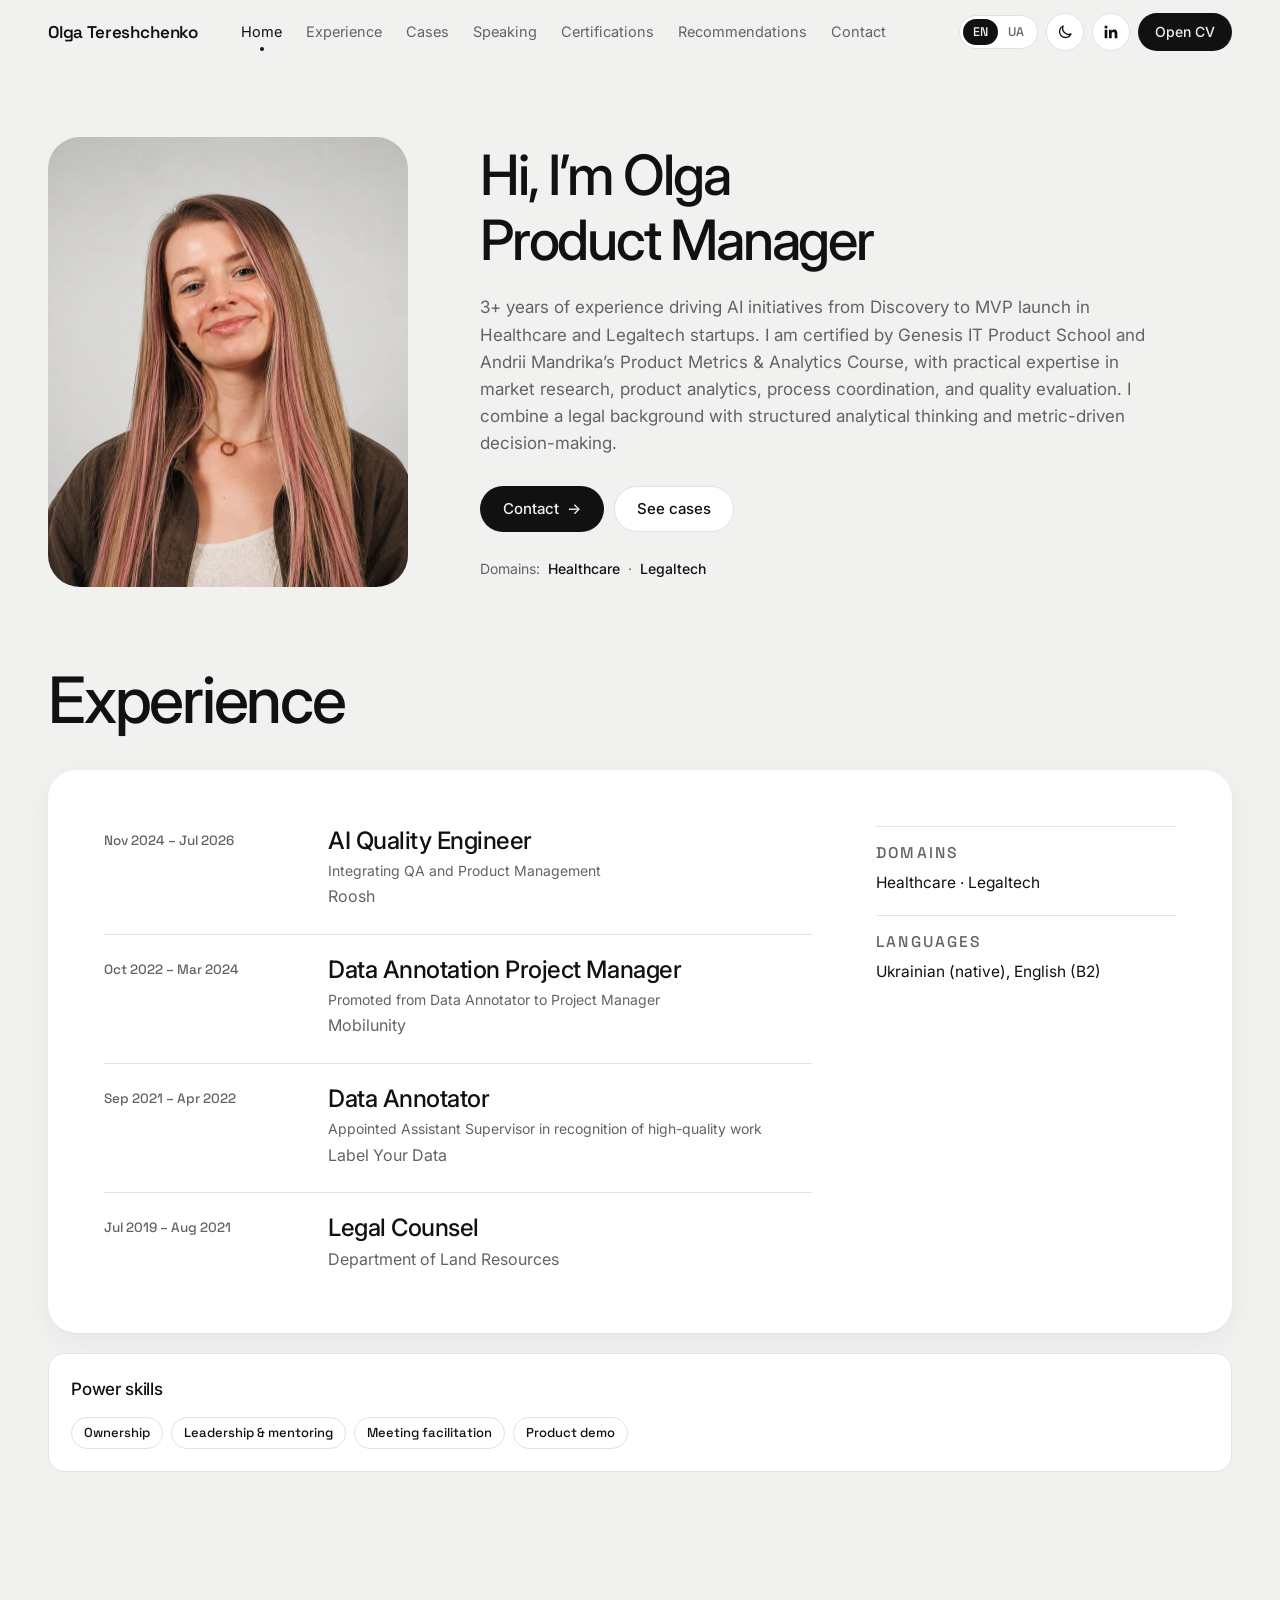
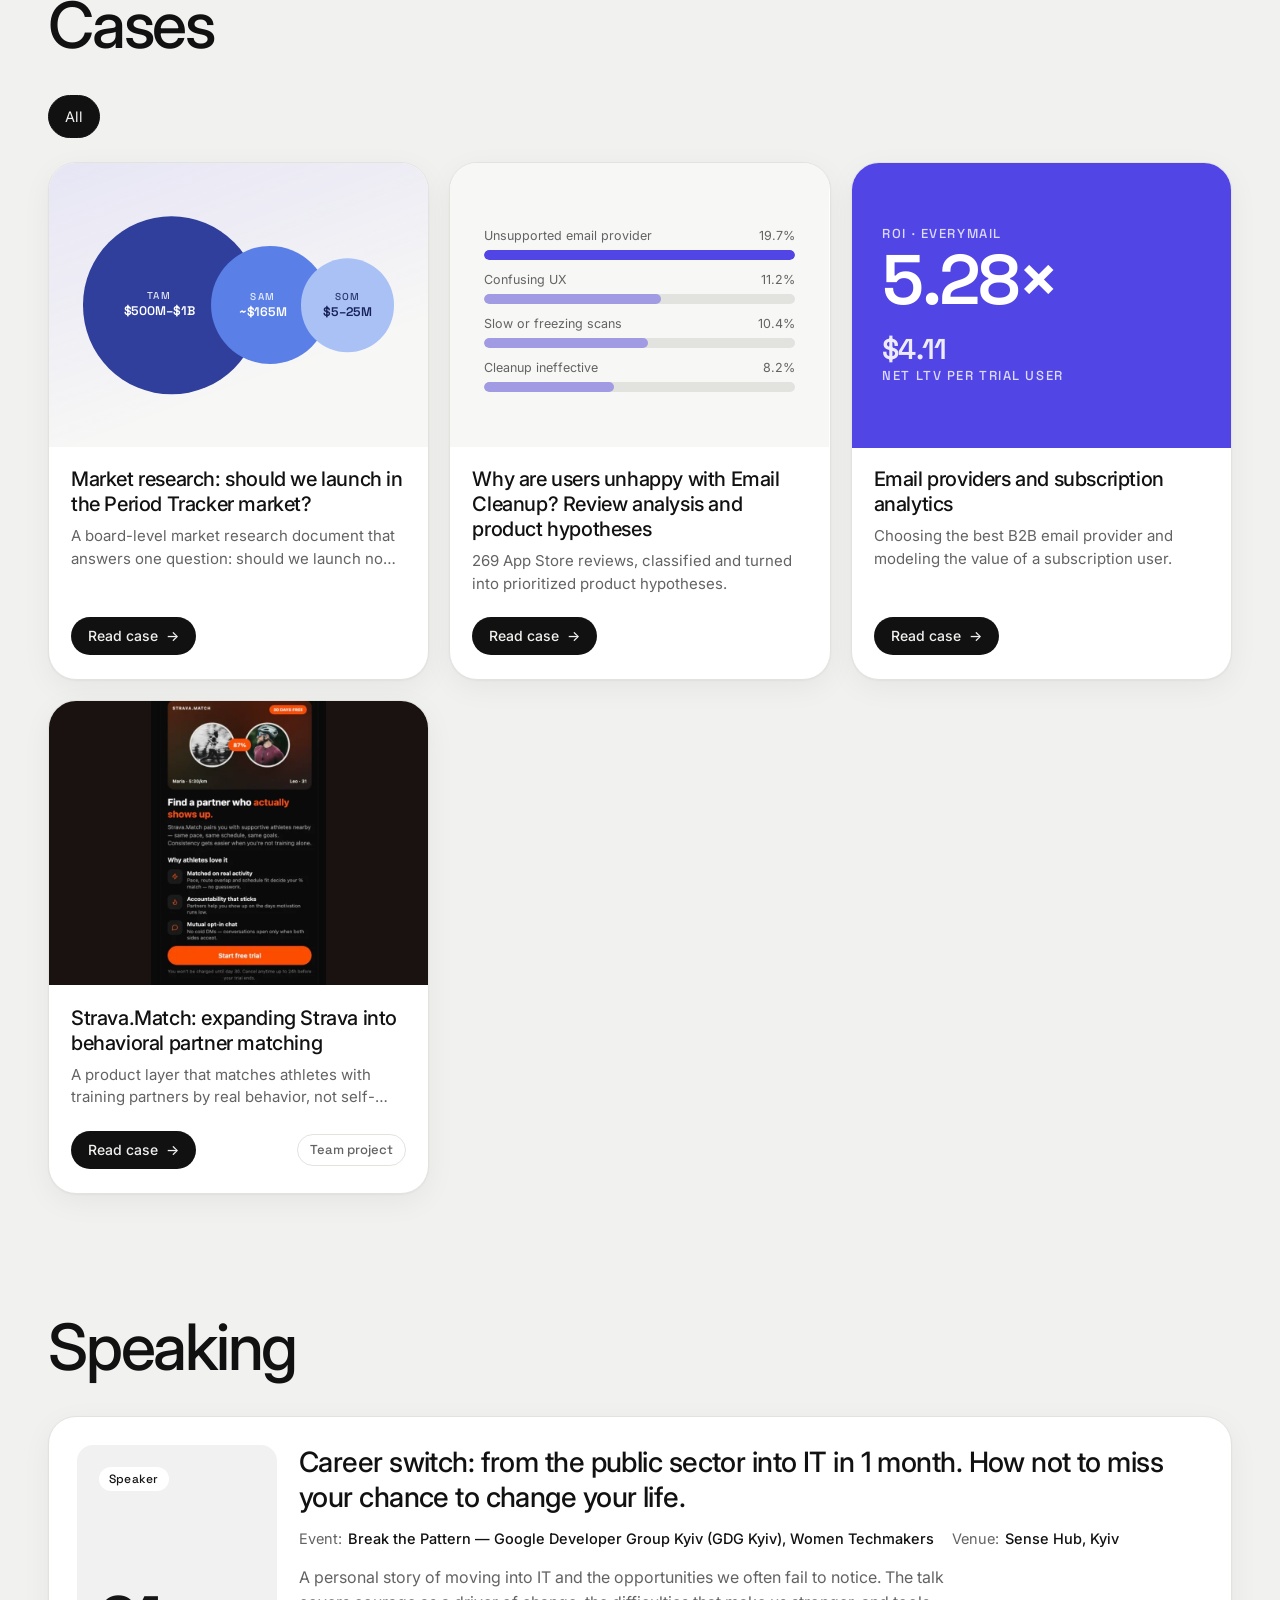
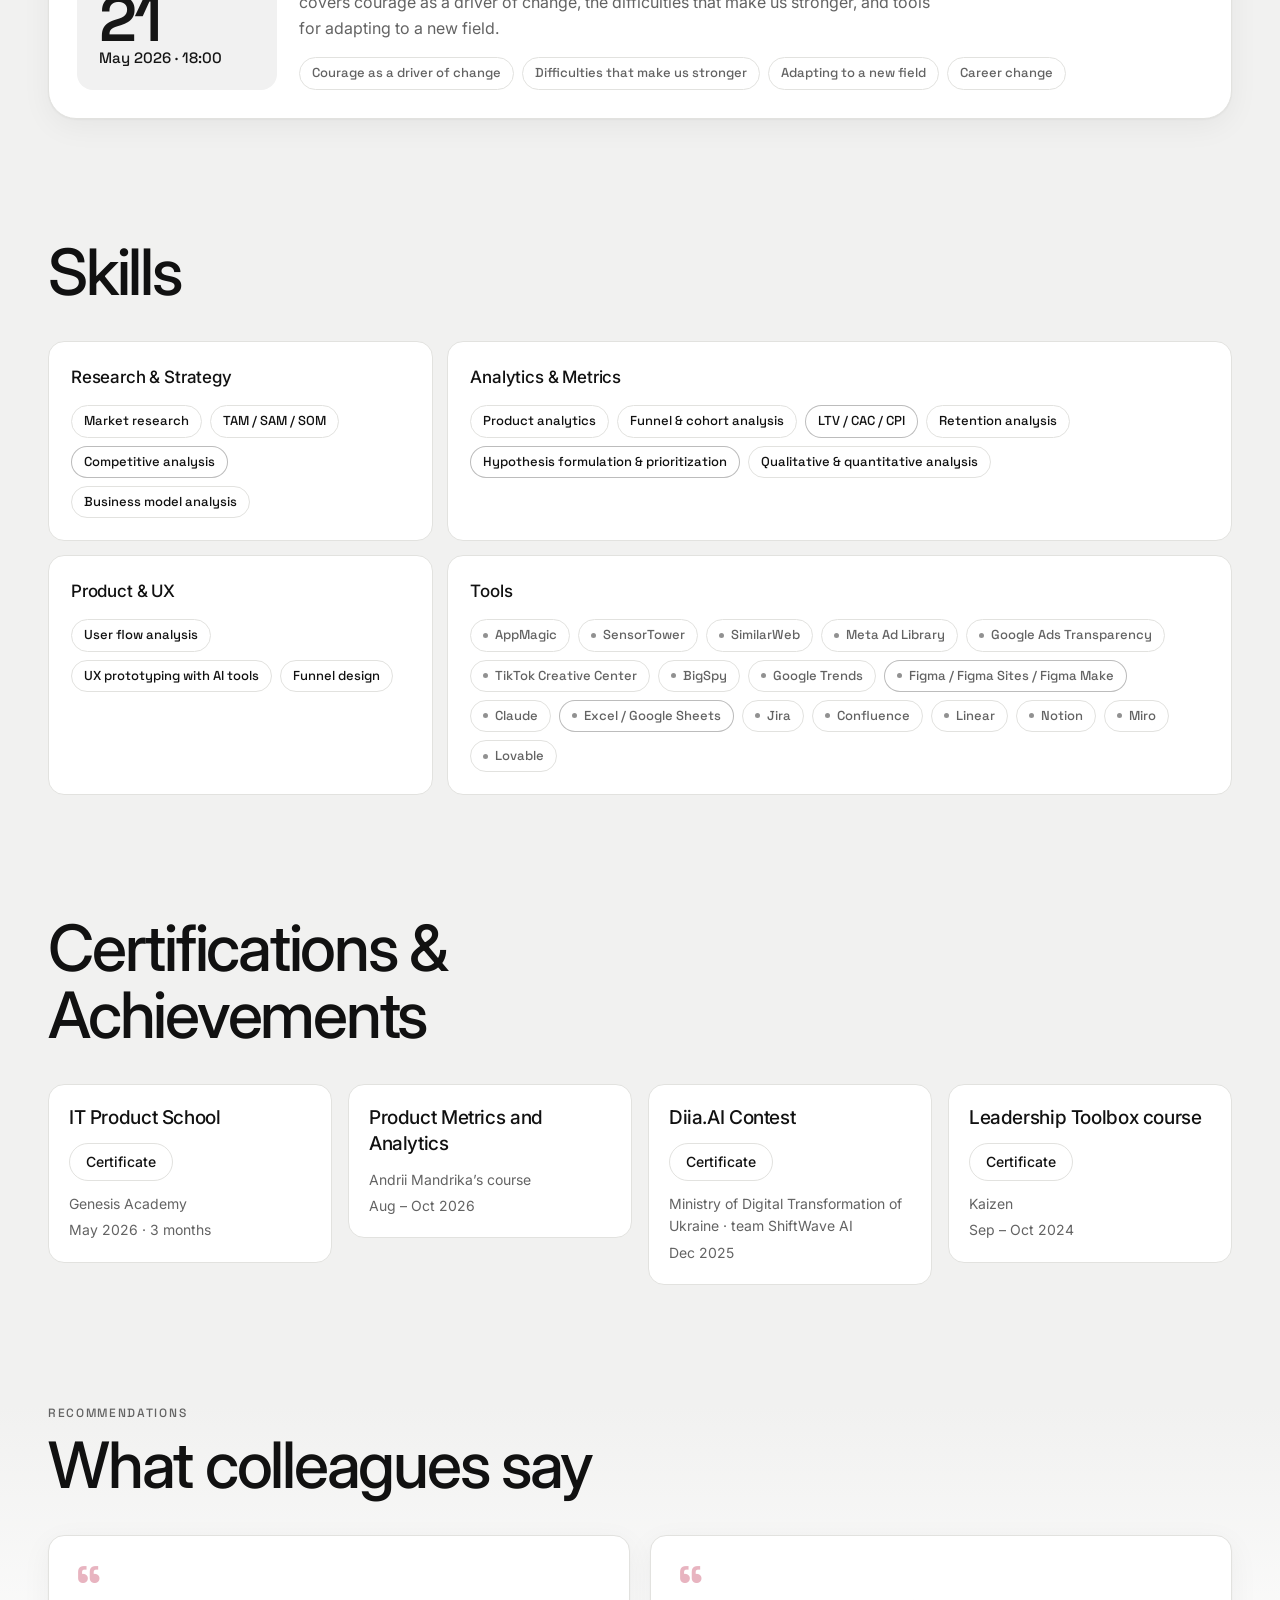
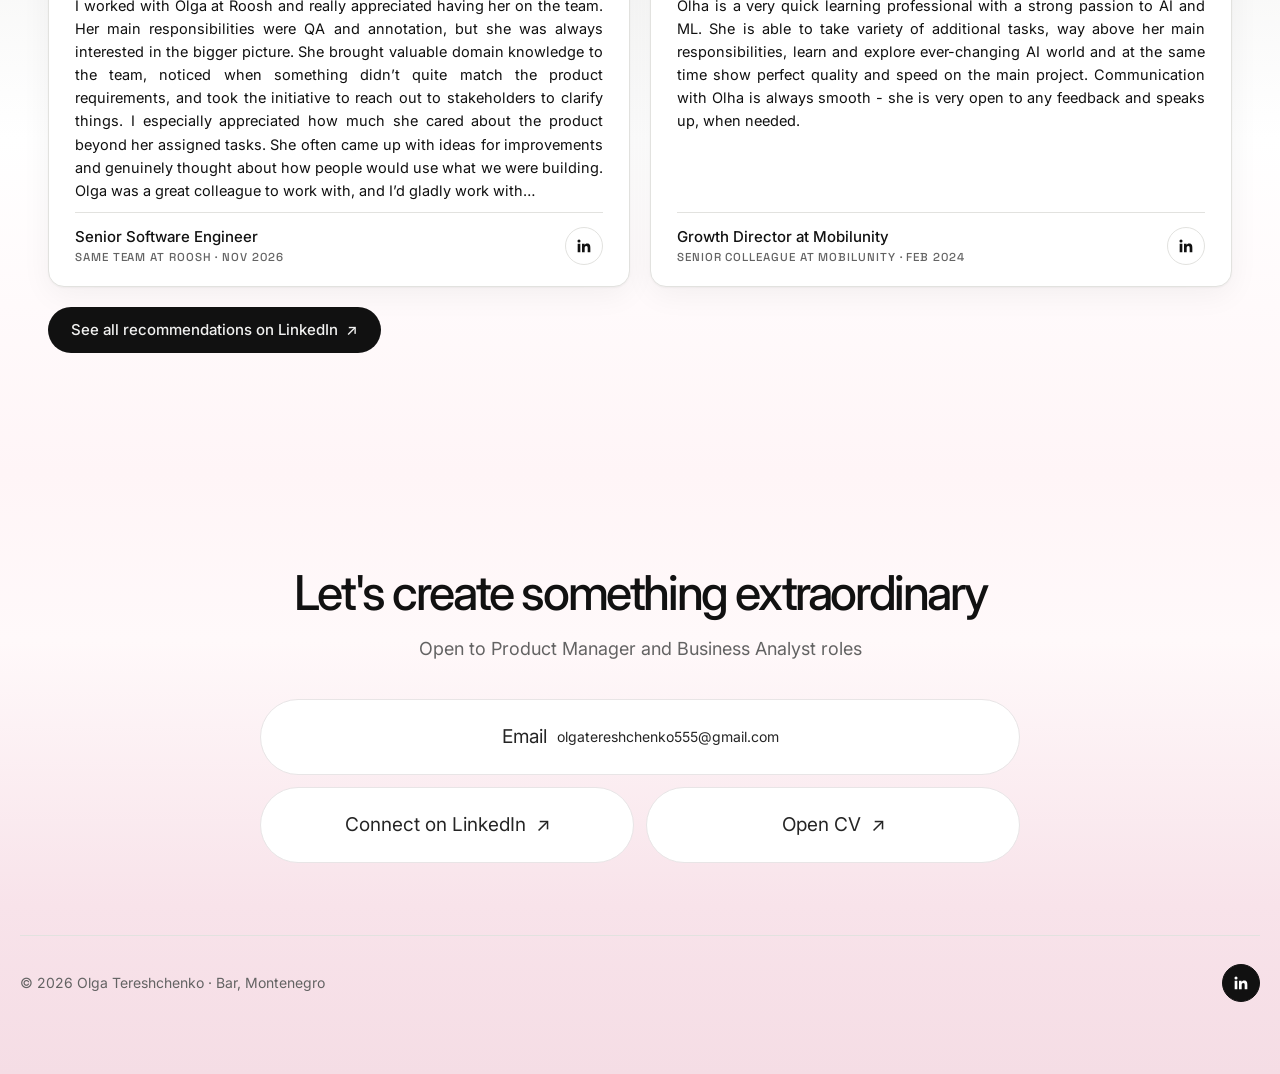
==== commit abd10d25: "updates" ====
--- a/site/index.html
+++ b/site/index.html
@@ -10,10 +10,8 @@
 <link href="https://fonts.googleapis.com/css2?family=Inter:wght@400;500;600&family=Space+Grotesk:wght@500;600&display=swap" rel="stylesheet">
 <script>
   (function () {
-    var d = document.documentElement, t = null;
-    try { t = localStorage.getItem('theme-v2'); } catch (e) {}
-    if (t !== 'light' && t !== 'dark') t = 'light';
-    d.dataset.theme = t;
+    var d = document.documentElement;
+    d.dataset.theme = 'light';
     d.classList.add('js');
   })();
 </script>
@@ -206,7 +204,6 @@
 .skills-grid { display: grid; gap: 14px; }
 .skill-group { background: var(--surface); border: 1px solid var(--border); border-radius: var(--radius-sm); padding: 22px; display: grid; gap: 14px; align-content: start; }
 .skill-group h3 { font-size: 17px; font-weight: 500; letter-spacing: -.01em; }
-.skills-hint { color: var(--muted); font-size: 14px; margin-top: 16px; }
 
 /* experience */
 .career { list-style: none; display: grid; }
@@ -214,32 +211,29 @@
 .career li:first-child { border-top: 0; padding-top: 0; }
 .career li:last-child { padding-bottom: 0; }
 .career-when { font: 500 13.5px/1.4 var(--font-accent); color: var(--muted); }
-.career-role { font-size: clamp(19px, 2.2vw, 24px); line-height: 1.25; font-weight: 500; letter-spacing: -.02em; }
-.career-co { color: var(--muted); font-size: 16px; }
-
-/* education & certs */
-.edu { background: var(--surface); border: 1px solid var(--border); border-radius: var(--radius); padding: 24px 22px; display: grid; gap: 6px; margin-bottom: 40px; }
-.edu h3 { font-size: 22px; font-weight: 500; letter-spacing: -.02em; line-height: 1.3; }
-.edu p { color: var(--muted); }
-.sub-title { font-size: 24px; font-weight: 500; letter-spacing: -.02em; margin-bottom: 18px; }
+.career-role { display: block; font-size: clamp(19px, 2.2vw, 24px); line-height: 1.25; font-weight: 500; letter-spacing: -.02em; }
+.career-path { display: block; margin-top: 5px; color: var(--muted); font-size: 14px; line-height: 1.4; }
+.career-co { display: block; margin-top: 4px; color: var(--muted); font-size: 16px; }
+.experience-power { margin-top: 20px; }
+
+/* certifications */
 .certs { display: grid; gap: 16px; }
-.cert { display: flex; flex-direction: column; text-align: left; background: var(--surface); border: 1px solid var(--border); border-radius: var(--radius-sm); overflow: hidden; transition: border-color .2s, transform .2s; }
-button.cert:hover { border-color: var(--accent); transform: translateY(-3px); }
-.cert-img { aspect-ratio: 16 / 10; background: var(--surface-2); overflow: hidden; }
-.cert-img img { width: 100%; height: 100%; object-fit: cover; }
-.cert-img.type { display: grid; place-items: center; background: var(--accent-soft); color: var(--accent); padding: 18px; text-align: center; font: 600 22px/1.15 var(--font-accent); letter-spacing: -.02em; }
-.cert-body { padding: 16px 18px 20px; display: grid; gap: 4px; }
-.cert-body h4 { font-size: 16.5px; font-weight: 500; line-height: 1.35; }
+.cert { min-width: 0; align-self: start; background: var(--surface); border: 1px solid var(--border); border-radius: var(--radius-sm); padding: 20px; }
+.cert-heading { display: flex; align-items: center; justify-content: space-between; flex-wrap: wrap; gap: 12px 20px; }
+.cert-heading h3 { font-size: 19px; font-weight: 500; line-height: 1.35; letter-spacing: -.02em; }
+.cert-body { display: grid; gap: 4px; margin-top: 12px; }
 .cert-body p { color: var(--muted); font-size: 14px; }
+.cert-open { flex: none; }
 
 /* recommendations */
+#recommendations { background: linear-gradient(to bottom, #F1F1F0 0%, #FFFFFF 50%, #FFF5F7 100%); }
 .recs { display: grid; gap: 16px; }
 .rec { display: flex; flex-direction: column; gap: 10px; background: var(--surface); border: 1px solid var(--border); border-radius: var(--radius-sm); padding: 22px 22px 18px; box-shadow: var(--shadow); transition: border-color .25s, transform .25s; }
 .rec:hover { border-color: var(--accent-line); }
 html.js .rec.rv.in:hover { transform: translateY(-2px); }
-.rec-mark { display: block; height: 22px; font: 600 56px/.9 var(--font-accent); color: var(--cover); opacity: .9; user-select: none; }
+.rec-mark { display: block; height: 22px; font: 600 56px/.9 var(--font-accent); color: #e8b4c0; user-select: none; }
 .rec blockquote { margin: 0; }
-.rec blockquote p { font-size: 14.5px; line-height: 1.6; color: var(--text); }
+.rec blockquote p { font-size: 14.5px; line-height: 1.6; color: var(--text); text-align: justify; hyphens: auto; }
 .rec-note { color: var(--faint); font-size: 12px; line-height: 1.4; }
 .rec-foot { margin-top: auto; display: flex; align-items: center; justify-content: space-between; gap: 16px; padding-top: 14px; border-top: 1px solid var(--border); }
 .rec-who { min-width: 0; display: grid; gap: 2px; }
@@ -250,19 +244,27 @@
 
 /* footer */
 .contact { padding: 96px 0 40px; text-align: center; }
-.contact h2 { font-size: clamp(52px, 11vw, 132px); line-height: 1; font-weight: 500; letter-spacing: -.05em; }
+#contact-footer { background: linear-gradient(to bottom, #FFF5F7 0%, #FFF9FA 28%, #F8E3EA 72%, #F5DDE5 100%); }
+.contact h2 { font-size: clamp(32px, 4vw, 48px); line-height: 1; font-weight: 500; letter-spacing: -.05em; }
 .contact .lead { color: var(--muted); font-size: 18px; margin: 18px auto 36px; max-width: 46ch; }
 .contact-links { display: grid; gap: 12px; max-width: 760px; margin: 0 auto; }
-.contact-link { display: flex; align-items: center; justify-content: center; gap: 10px; min-height: 76px; padding: 0 28px; border-radius: 999px; background: var(--surface); border: 1px solid var(--border); font-size: 19px; text-decoration: none; transition: color .18s, border-color .18s; }
-.contact-link:hover { color: var(--accent); border-color: var(--accent); }
+.contact-link { display: flex; align-items: center; justify-content: center; gap: 10px; min-height: 76px; padding: 0 28px; border-radius: 999px; background: var(--surface); border: 1px solid var(--border); font-size: 19px; text-decoration: none; transition: background-color .18s, color .18s, border-color .18s; }
+.contact-link:hover { background: color-mix(in srgb, var(--surface) 88%, var(--bg)); color: var(--accent); border-color: var(--accent); }
+#contact-footer .contact-links .contact-link { background: #FFFFFF; color: #252525; border-color: #E8E5E6; transition: background-color .3s ease, color .3s ease, border-color .3s ease; }
+#contact-footer .contact-links .contact-link:hover { background: #F5F5F5; color: #252525; border-color: #E8E5E6; }
+#contact-footer .contact-links .contact-link[data-cv] { background: #FFFFFF; color: #252525; border-color: #E8E5E6; }
+#contact-footer .contact-links .contact-link[data-cv]:hover { background: #F5F5F5; color: #252525; border-color: #E8E5E6; }
+#contact-footer .contact-links .contact-link small { color: inherit; }
 .contact-link .ext { transition: transform .18s; }
 .contact-link:hover .ext { transform: translate(2px, -2px); }
 .contact-link { flex-wrap: wrap; min-width: 0; text-align: center; padding-top: 12px; padding-bottom: 12px; }
 .contact-link small { color: var(--muted); font-size: 14px; overflow-wrap: anywhere; }
 .footer-bar { display: flex; flex-wrap: wrap; justify-content: space-between; align-items: center; gap: 12px; padding: 28px 0 32px; margin-top: 72px; border-top: 1px solid var(--border); color: var(--muted); font-size: 14px; }
-.up { display: inline-flex; align-items: center; gap: 10px; text-decoration: none; color: var(--muted); }
-.up .ic { width: 34px; height: 34px; border-radius: 50%; display: grid; place-items: center; background: var(--text); color: var(--bg); }
-.up:hover { color: var(--text); }
+.footer-in { background: #111111; color: #FFFFFF; border-color: #111111; transition: background-color .3s ease, border-color .3s ease, color .3s ease; }
+.footer-in:hover { background: #292929; color: #FFFFFF; border-color: #292929; }
+:root[data-theme="dark"] #recommendations,
+:root[data-theme="dark"] #contact-footer { background: var(--bg); }
+:root[data-theme="dark"] .rec-mark { color: var(--cover); opacity: .9; }
 
 /* ---------- case page ---------- */
 .case-page { padding: 28px 0 24px; }
@@ -361,6 +363,13 @@
   .header .cv-btn { display: inline-flex; }
   .header .in-btn { display: inline-grid; }
 }
+@media (max-width: 559px) {
+  .contact { padding-top: 64px; }
+  .contact-link:first-child { flex-direction: column; gap: 2px; padding-left: 16px; padding-right: 16px; }
+  .contact-link small { font-size: 13px; }
+  .footer-bar { margin-top: 44px; padding-top: 22px; flex-direction: column; align-items: flex-start; }
+  .footer-bar .footer-in { align-self: flex-end; }
+}
 @media (min-width: 768px) {
   :root { --gutter: 28px; }
   section.block { padding: 96px 0; }
@@ -438,7 +447,7 @@
 <footer id="contact-footer">
   <div class="wrap contact" id="contact">
     <h2 class="rv" data-i18n="git">Get in touch</h2>
-    <p class="lead rv" data-i18n="gitLead">Open to Product Manager and Business Analyst roles.</p>
+    <p class="lead rv" data-i18n="gitLead">Open to Product Manager and Business Analyst roles</p>
     <div class="contact-links rv">
       <a class="contact-link" href="mailto:olgatereshchenko555@gmail.com"><span data-i18n="email">Email</span> <small>olgatereshchenko555@gmail.com</small></a>
       <a class="contact-link" href="https://www.linkedin.com/in/olhatereshchenko/" target="_blank" rel="noopener noreferrer"><span data-i18n="linkedin">Connect on LinkedIn</span> <span class="ext" aria-hidden="true">↗</span></a>
@@ -446,7 +455,7 @@
     </div>
     <div class="footer-bar">
       <span>© <span id="year">2026</span> <span data-i18n="name">Olga Tereshchenko</span> · <span data-i18n="loc">Bar, Montenegro</span></span>
-      <a class="up" href="#top" id="upLink"><span data-i18n="up">Scroll up</span><span class="ic" aria-hidden="true">↑</span></a>
+      <a class="icon-btn footer-in" href="https://www.linkedin.com/in/olhatereshchenko/" target="_blank" rel="noopener noreferrer" aria-label="LinkedIn"><svg viewBox="0 0 24 24" fill="currentColor" aria-hidden="true"><path d="M20.45 20.45h-3.56v-5.57c0-1.33-.03-3.04-1.85-3.04-1.86 0-2.14 1.45-2.14 2.94v5.67H9.35V9h3.41v1.56h.05c.48-.9 1.64-1.85 3.37-1.85 3.6 0 4.27 2.37 4.27 5.46v6.28ZM5.34 7.43a2.06 2.06 0 1 1 0-4.12 2.06 2.06 0 0 1 0 4.12ZM7.12 20.45H3.56V9h3.56v11.45Z"/></svg></a>
     </div>
   </div>
 </footer>
@@ -483,14 +492,15 @@
   skills: { en: 'Skills', uk: 'Навички' },
   experience: { en: 'Experience', uk: 'Досвід' },
   certifications: { en: 'Certifications', uk: 'Сертифікати' },
+  certificate: { en: 'Certificate', uk: 'Сертифікат' },
   recommendations: { en: 'Recommendations', uk: 'Рекомендації' },
   recTitle: { en: 'What colleagues say', uk: 'Що кажуть колеги' },
   recOrig: { en: 'Original', uk: 'Оригінал англійською' },
   recView: { en: 'View on LinkedIn', uk: 'Переглянути в LinkedIn' },
   recAll: { en: 'See all recommendations on LinkedIn', uk: 'Усі рекомендації в LinkedIn' },
   contact: { en: 'Contact', uk: 'Контакти' },
-  git: { en: 'Get in touch', uk: 'Напишіть мені' },
-  gitLead: { en: 'Open to Product Manager and Business Analyst roles.', uk: 'Відкрита до ролей Product Manager і Business Analyst.' },
+  git: { en: 'Let\'s create something extraordinary', uk: 'Створімо щось надзвичайне' },
+  gitLead: { en: 'Open to Product Manager and Business Analyst roles', uk: 'Відкрита до ролей Product Manager і Business Analyst.' },
   email: { en: 'Email', uk: 'Email' },
   linkedin: { en: 'Connect on LinkedIn', uk: 'Написати в LinkedIn' },
   loc: { en: 'Bar, Montenegro', uk: 'Бар, Чорногорія' },
@@ -515,7 +525,6 @@
   outside: { en: 'Outside work', uk: 'Поза роботою' },
   outsideText: { en: 'I sing — usually on stage.', uk: 'Я співаю — зазвичай на сцені.' },
   casesTitle: { en: 'Cases', uk: 'Кейси' },
-  casesSub: { en: 'Research, analytics and product strategy — each case starts with a question and ends with a decision.', uk: 'Дослідження, аналітика та продуктова стратегія — кожен кейс починається з питання й закінчується рішенням.' },
   all: { en: 'All', uk: 'Усі' },
   genesis: { en: 'Genesis School cases', uk: 'Кейси Genesis School' },
   personal: { en: 'Personal research', uk: 'Власні дослідження' },
@@ -530,13 +539,8 @@
   event: { en: 'Event', uk: 'Подія' },
   venue: { en: 'Venue', uk: 'Місце' },
   skillsTitle: { en: 'Skills', uk: 'Навички' },
-  skillsSub: { en: 'Collected from the cases and the CV.', uk: 'Зібрано з кейсів і резюме.' },
-  skillsHint: { en: 'Tap a skill to highlight the cases where it was used.', uk: 'Натисніть на навичку, щоб підсвітити кейси, де вона використана.' },
   expTitle: { en: 'Experience', uk: 'Досвід' },
-  expSub: { en: 'From legal counsel to product management.', uk: 'Від юриста до продуктового менеджменту.' },
-  eduTitle: { en: 'Education & Certifications', uk: 'Освіта та сертифікати' },
-  education: { en: 'Education', uk: 'Освіта' },
-  certsTitle: { en: 'Certifications & achievements', uk: 'Сертифікати та досягнення' },
+  certsTitle: { en: 'Certifications & Achievements', uk: 'Сертифікати та досягнення' },
   allCases: { en: 'All cases', uk: 'Усі кейси' },
   format: { en: 'Format', uk: 'Формат' },
   teamProject: { en: 'Team project', uk: 'Командний проєкт' },
@@ -671,43 +675,33 @@
     { en: 'Market research', uk: 'Дослідження ринку', c: [MR] },
     { en: 'TAM / SAM / SOM', uk: 'TAM / SAM / SOM', c: [MR] },
     { en: 'Competitive analysis', uk: 'Конкурентний аналіз', c: [MR, SM] },
-    { en: 'Business model analysis', uk: 'Аналіз бізнес-моделей', c: [MR] },
-    { en: 'Go-to-market planning', uk: 'Планування go-to-market', c: [MR] },
-    { en: 'Positioning', uk: 'Позиціювання', c: [SM] },
-    { en: 'Product analysis', uk: 'Аналіз продукту', c: [SM] }
+    { en: 'Business model analysis', uk: 'Аналіз бізнес-моделей', c: [MR] }
   ] },
   { g: { en: 'Analytics & Metrics', uk: 'Аналітика та метрики' }, wide: true, items: [
     { en: 'Product analytics', uk: 'Продуктова аналітика', c: [] },
     { en: 'Funnel & cohort analysis', uk: 'Аналіз воронки та когорт', c: [ES] },
     { en: 'LTV / CAC / CPI', uk: 'LTV / CAC / CPI', c: [MR, ES] },
     { en: 'Retention analysis', uk: 'Аналіз утримання', c: [ES] },
-    { en: 'Email metrics (OR, CTR, CTOR)', uk: 'Email-метрики (OR, CTR, CTOR)', c: [ES] },
-    { en: 'ROI analysis', uk: 'Аналіз ROI', c: [ES] },
-    { en: 'Revenue forecasting', uk: 'Прогнозування виручки', c: [ES] },
     { en: 'Hypothesis formulation & prioritization', uk: 'Формулювання та пріоритизація гіпотез', c: [RA, ES] },
     { en: 'Qualitative & quantitative analysis', uk: 'Якісний і кількісний аналіз', c: [RA] }
   ] },
   { g: { en: 'Product & UX', uk: 'Продукт і UX' }, items: [
     { en: 'User flow analysis', uk: 'Аналіз користувацьких сценаріїв', c: [SM] },
     { en: 'UX prototyping with AI tools', uk: 'UX-прототипування з AI', c: [SM] },
-    { en: 'Funnel design', uk: 'Дизайн воронки', c: [MR] },
-    { en: 'Creative strategy', uk: 'Креативна стратегія', c: [MR] }
+    { en: 'Funnel design', uk: 'Дизайн воронки', c: [MR] }
   ] },
   { g: { en: 'Tools', uk: 'Інструменти' }, tool: true, wide: true, items: [
     { en: 'AppMagic', c: [MR] }, { en: 'SensorTower', c: [MR] }, { en: 'SimilarWeb', c: [MR] }, { en: 'Meta Ad Library', c: [MR] },
     { en: 'Google Ads Transparency', c: [MR] }, { en: 'TikTok Creative Center', c: [MR] }, { en: 'BigSpy', c: [MR] }, { en: 'Google Trends', c: [MR] },
     { en: 'Figma / Figma Sites / Figma Make', c: [MR, SM] }, { en: 'Claude', c: [RA] }, { en: 'Excel / Google Sheets', c: [RA, ES] },
     { en: 'Jira', c: [] }, { en: 'Confluence', c: [] }, { en: 'Linear', c: [] }, { en: 'Notion', c: [] }, { en: 'Miro', c: [] }, { en: 'Lovable', c: [] }
-  ] },
-  { g: { en: 'Soft', uk: 'Soft skills' }, items: [
-    { en: 'Presenting and defending findings', uk: 'Презентація та захист висновків', c: [ES] },
-    { en: 'Presenting to a jury', uk: 'Презентація перед журі', c: [SM] },
-    { en: 'Team project delivery', uk: 'Командна реалізація проєкту', c: [SM] },
-    { en: 'Cross-functional stakeholder alignment', uk: 'Узгодження з крос-функціональними стейкхолдерами', c: [] },
-    { en: 'Ownership', uk: 'Ownership', c: [] },
-    { en: 'Leadership & mentoring', uk: 'Лідерство та менторство', c: [] },
-    { en: 'Meeting facilitation', uk: 'Фасилітація зустрічей', c: [] }
   ] }
+];
+var POWER_SKILLS = [
+  { en: 'Ownership', uk: 'Ownership' },
+  { en: 'Leadership & mentoring', uk: 'Лідерство та менторство' },
+  { en: 'Meeting facilitation', uk: 'Фасилітація зустрічей' },
+  { en: 'Product demo', uk: 'Продуктове демо' }
 ];
 
 var TALKS = [
@@ -722,17 +716,17 @@
 ];
 
 var JOBS = [
-  { when: { en: 'Nov 2024 – Jul 2026', uk: 'лис 2024 – лип 2026' }, role: 'AI Quality Engineer / Data Analyst', co: 'Roosh' },
-  { when: { en: 'Oct 2022 – Mar 2024', uk: 'жов 2022 – бер 2024' }, role: 'Data Annotation Project Manager', co: 'Mobilunity' },
-  { when: { en: 'Sep 2021 – Apr 2022', uk: 'вер 2021 – кві 2022' }, role: 'Data Annotator', co: 'Label Your Data' },
+  { when: { en: 'Nov 2024 – Jul 2026', uk: 'лис 2024 – лип 2026' }, role: 'AI Quality Engineer', path: { en: 'Integrating QA and Product Management', uk: 'Інтегрую QA та Product Management' }, co: 'Roosh' },
+  { when: { en: 'Oct 2022 – Mar 2024', uk: 'жов 2022 – бер 2024' }, role: 'Data Annotation Project Manager', path: { en: 'Promoted from Data Annotator to Project Manager', uk: 'Підвищення з Data Annotator до Project Manager' }, co: 'Mobilunity' },
+  { when: { en: 'Sep 2021 – Apr 2022', uk: 'вер 2021 – кві 2022' }, role: 'Data Annotator', path: { en: 'Appointed Assistant Supervisor in recognition of high-quality work', uk: 'Призначена Assistant Supervisor за високу якість роботи' }, co: 'Label Your Data' },
   { when: { en: 'Jul 2019 – Aug 2021', uk: 'лип 2019 – сер 2021' }, role: { en: 'Legal Counsel', uk: 'Юрисконсульт' }, co: { en: 'Department of Land Resources', uk: 'Департамент земельних ресурсів' } }
 ];
 
 var CERTS = [
   { img: 'assets/cert-genesis.webp', title: { en: 'IT Product School', uk: 'IT Product School' }, org: 'Genesis Academy', date: { en: 'May 2026 · 3 months', uk: 'травень 2026 · 3 місяці' } },
   { title: { en: 'Product Metrics and Analytics', uk: 'Product Metrics and Analytics' }, org: { en: 'Andrii Mandrika’s course', uk: 'Курс Андрія Мандріки' }, date: { en: 'Aug – Oct 2026', uk: 'серп – жовт 2026' } },
-  { img: 'assets/cert-diia.webp', title: { en: '3rd place, Diia.AI Contest', uk: '3 місце, Diia.AI Contest' }, org: { en: 'Ministry of Digital Transformation of Ukraine · team ShiftWave AI', uk: 'Мінцифри України · команда ShiftWave AI' }, date: { en: 'Dec 2025', uk: 'грудень 2025' } },
-  { img: 'assets/cert-kaizen.webp', title: { en: 'Leadership Toolbox course v1.0', uk: 'Курс Leadership Toolbox v1.0' }, org: 'Kaizen', date: { en: 'Sep – Oct 2024', uk: 'вер – жов 2024' } }
+  { img: 'assets/cert-diia.webp', title: { en: 'Diia.AI Contest', uk: 'Diia.AI Contest' }, org: { en: 'Ministry of Digital Transformation of Ukraine · team ShiftWave AI', uk: 'Мінцифри України · команда ShiftWave AI' }, date: { en: 'Dec 2025', uk: 'грудень 2025' } },
+  { img: 'assets/cert-kaizen.webp', title: { en: 'Leadership Toolbox course', uk: 'Курс Leadership Toolbox' }, org: 'Kaizen', date: { en: 'Sep – Oct 2024', uk: 'вер – жовт 2024' } }
 ];
 
 /* Quotes are verbatim from LinkedIn (English originals); names are intentionally not shown.
@@ -811,9 +805,8 @@
     '<div class="card-foot"><span class="btn btn-primary btn-sm">' + u('readCase') + ' <span class="arr" aria-hidden="true">→</span></span>' +
     (c.team ? '<span class="tag">' + u('teamProject') + '</span>' : '') + '</div></div></a>';
 }
-function countSeg(s) { return CASES.filter(function (c) { return s === 'all' || c.seg === s; }).length; }
 function renderHome() {
-  var segs = ['all', SEG.genesis, SEG.personal];
+  var segs = ['all'];
   var html = '' +
   '<section class="hero" id="home" data-sec="home"><div class="wrap hero-grid">' +
     '<div class="hero-photo rv"><img src="assets/olga.webp" alt="' + u('name') + '" width="720" height="1053" fetchpriority="high"></div>' +
@@ -824,41 +817,43 @@
       '<p class="domains">' + u('domains') + ': <b>Healthcare</b> · <b>Legaltech</b></p></div>' +
   '</div></section>' +
 
-  '<section class="block" id="experience" data-sec="experience" style="padding-top:0"><div class="wrap"><div class="sec-head rv"><span class="eyebrow">' + u('experience') + '</span><h2 class="sec-title">' + u('expTitle') + '</h2><p class="sec-sub">' + u('expSub') + '</p></div>' +
+  '<section class="block" id="experience" data-sec="experience" style="padding-top:0"><div class="wrap"><div class="sec-head rv"><h2 class="sec-title">' + u('expTitle') + '</h2></div>' +
     '<div class="about-card rv"><ol class="career">' + JOBS.map(function (j) {
-      return '<li><span class="career-when">' + t(j.when) + '</span><span class="career-role">' + t(j.role) + '</span><span class="career-co">' + t(j.co) + '</span></li>';
+      return '<li><span class="career-when">' + t(j.when) + '</span><div><span class="career-role">' + t(j.role) + '</span>' + (j.path ? '<span class="career-path">' + t(j.path) + '</span>' : '') + '<span class="career-co">' + t(j.co) + '</span></div></li>';
     }).join('') + '</ol>' +
     '<div class="about-side"><div class="fact"><p class="eyebrow">' + u('domains') + '</p><p>Healthcare · Legaltech</p></div>' +
-    '<div class="fact"><p class="eyebrow">' + u('langs') + '</p><p>' + u('langsText') + '</p></div></div></div></div></section>' +
-
-  '<section class="block" id="cases" data-sec="cases" style="padding-top:0"><div class="wrap"><div class="sec-head rv"><span class="eyebrow">' + u('cases') + ' · ' + CASES.length + '</span><h2 class="sec-title">' + u('casesTitle') + '</h2><p class="sec-sub">' + u('casesSub') + '</p></div>' +
+    '<div class="fact"><p class="eyebrow">' + u('langs') + '</p><p>' + u('langsText') + '</p></div></div></div>' +
+    '<div class="skill-group experience-power rv"><h3>Power skills</h3><div class="tags">' + POWER_SKILLS.map(function (s) {
+      return '<span class="tag skill">' + t(s) + '</span>';
+    }).join('') + '</div></div></div></section>' +
+
+  '<section class="block" id="cases" data-sec="cases" style="padding-top:0"><div class="wrap"><div class="sec-head rv"><h2 class="sec-title">' + u('casesTitle') + '</h2></div>' +
     '<div class="filters rv" role="group" aria-label="' + u('cases') + '">' + segs.map(function (s) {
-      return '<button type="button" class="filter" data-filter="' + s + '" aria-pressed="' + (filter === s) + '">' + u(s) + '<span class="n">' + countSeg(s) + '</span></button>';
+      return '<button type="button" class="filter" data-filter="' + s + '" aria-pressed="' + (filter === s) + '">' + u(s) + '</button>';
     }).join('') + '</div><div id="hlNote"></div>' +
     '<div class="cases-grid">' + CASES.map(caseCard).join('') + '</div><p class="empty-note" id="emptyNote" hidden>' + u('empty') + '</p></div></section>' +
 
-  '<section class="block" id="speaking" data-sec="speaking" style="padding-top:0"><div class="wrap"><div class="sec-head rv"><span class="eyebrow">' + u('speaking') + '</span><h2 class="sec-title">' + u('speakingTitle') + '</h2><p class="sec-sub">' + u('speakingSub') + '</p></div>' +
+  '<section class="block" id="speaking" data-sec="speaking" style="padding-top:0"><div class="wrap"><div class="sec-head rv"><h2 class="sec-title">' + u('speakingTitle') + '</h2></div>' +
     TALKS.map(function (k) {
       return '<article class="talk rv"><div class="talk-date"><span class="badge" style="align-self:flex-start;background:var(--surface)">' + u('speaker') + '</span><div><div class="d">' + k.d + '</div><div class="m">' + t(k.m) + '</div></div></div>' +
         '<div><h3>' + t(k.title) + '</h3><div class="talk-meta"><span>' + u('event') + ': <b>' + t(k.event) + '</b></span><span>' + u('venue') + ': <b>' + t(k.venue) + '</b></span></div>' +
         '<p class="desc">' + t(k.desc) + '</p><div class="tags">' + t(k.tags).map(function (g) { return '<span class="tag">' + g + '</span>'; }).join('') + '</div></div></article>';
     }).join('') + '</div></section>' +
 
-  '<section class="block" id="skills" data-sec="skills" style="padding-top:0"><div class="wrap"><div class="sec-head rv"><span class="eyebrow">' + u('skills') + '</span><h2 class="sec-title">' + u('skillsTitle') + '</h2><p class="sec-sub">' + u('skillsSub') + '</p></div>' +
+  '<section class="block" id="skills" data-sec="skills" style="padding-top:0"><div class="wrap"><div class="sec-head rv"><h2 class="sec-title">' + u('skillsTitle') + '</h2></div>' +
     '<div class="skills-grid">' + SKILLS.map(function (g) {
       return '<div class="skill-group rv' + (g.wide ? ' wide' : '') + '"><h3>' + t(g.g) + '</h3><div class="tags">' + g.items.map(function (s) {
         var cls = 'tag ' + (g.tool ? 'tool' : 'skill') + (s.c.length >= 2 ? ' key' : '');
         if (!s.c.length) return '<span class="' + cls + '">' + t(s) + '</span>';
         return '<button type="button" class="' + cls + '" data-skill="' + s.en + '" aria-pressed="' + (highlight === s.en) + '">' + t(s) + '</button>';
       }).join('') + '</div></div>';
-    }).join('') + '</div><p class="skills-hint">' + u('skillsHint') + '</p></div></section>' +
-
-  '<section class="block" id="certifications" data-sec="certifications" style="padding-top:0"><div class="wrap"><div class="sec-head rv"><span class="eyebrow">' + u('certifications') + '</span><h2 class="sec-title">' + u('eduTitle') + '</h2></div>' +
-    '<div class="edu rv"><p class="eyebrow">' + u('education') + ' · 2015 – 2019</p><h3>' + (lang === 'uk' ? 'Національна академія внутрішніх справ України' : 'National Academy of Internal Affairs of Ukraine') + '</h3><p>' + (lang === 'uk' ? 'Бакалавр права' : 'Bachelor of Laws') + '</p></div>' +
-    '<h3 class="sub-title rv">' + u('certsTitle') + '</h3><div class="certs">' + CERTS.map(function (c) {
-      var body = '<div class="cert-body"><h4>' + t(c.title) + '</h4><p>' + t(c.org) + '</p><p>' + t(c.date) + '</p></div>';
-      if (!c.img) return '<div class="cert rv"><div class="cert-img type">' + t(c.title) + '</div>' + body + '</div>';
-      return '<button type="button" class="cert rv" data-lb="' + c.img + '" data-cap="' + t(c.title) + ' — ' + t(c.org) + '"><div class="cert-img"><img src="' + c.img + '" alt="' + t(c.title) + '" loading="lazy" width="1600" height="900"></div>' + body + '</button>';
+    }).join('') + '</div></div></section>' +
+
+  '<section class="block" id="certifications" data-sec="certifications" style="padding-top:0"><div class="wrap"><div class="sec-head rv"><h2 class="sec-title">' + u('certsTitle') + '</h2></div>' +
+    '<div class="certs">' + CERTS.map(function (c) {
+      var body = '<div class="cert-body"><p>' + t(c.org) + '</p><p>' + t(c.date) + '</p></div>';
+      var action = c.img ? '<button type="button" class="btn btn-secondary btn-sm cert-open" data-lb="' + c.img + '" data-cap="' + t(c.title) + '" aria-label="' + u('certificate') + ': ' + t(c.title) + '">' + u('certificate') + '</button>' : '';
+      return '<article class="cert rv"><div class="cert-heading"><h3>' + t(c.title) + '</h3>' + action + '</div>' + body + '</article>';
     }).join('') + '</div></div></section>' +
 
   '<section class="block" id="recommendations" data-sec="recommendations" style="padding-top:0"><div class="wrap"><div class="sec-head rv"><span class="eyebrow">' + u('recommendations') + '</span><h2 class="sec-title">' + u('recTitle') + '</h2></div>' +
@@ -869,7 +864,7 @@
         '<div class="rec-foot"><div class="rec-who"><p class="rec-role">' + t(r.role) + '</p><p class="rec-meta">' + t(r.rel) + ' \u00B7 ' + t(r.when) + '</p></div>' +
         '<a class="icon-btn rec-in" href="' + r.url + '" target="_blank" rel="noopener noreferrer" aria-label="' + u('recView') + '" title="' + u('recView') + '">' + LI_SVG + '</a></div></article>';
     }).join('') + '</div>' +
-    '<div class="recs-more rv"><a class="btn btn-secondary" href="' + REC_URL + '" target="_blank" rel="noopener noreferrer">' + u('recAll') + ' <span class="arr" aria-hidden="true">\u2197</span></a></div></div></section>';
+    '<div class="recs-more rv"><a class="btn btn-primary" href="' + REC_URL + '" target="_blank" rel="noopener noreferrer">' + u('recAll') + ' <span class="arr" aria-hidden="true">\u2197</span></a></div></div></section>';
   return html;
 }
 
@@ -1017,7 +1012,7 @@
 
 /* ================= events ================= */
 document.addEventListener('click', function (e) {
-  var el = e.target.closest('[data-cv],[data-filter],[data-skill],[data-clear],[data-lang],[data-lb],#themeBtn,#menuBtn,#upLink,[data-toc]');
+  var el = e.target.closest('[data-cv],[data-filter],[data-skill],[data-clear],[data-lang],[data-lb],#themeBtn,#menuBtn,[data-toc]');
   if (!el) {
     var a = e.target.closest('a[href^="#/"]');
     if (a && a.getAttribute('href') === location.hash) { e.preventDefault(); render(true); }
@@ -1027,7 +1022,6 @@
   else if (el.dataset.skill) {
     highlight = highlight === el.dataset.skill ? null : el.dataset.skill;
     filter = 'all'; applyFilter(); applyHighlight();
-    if (highlight) $('#cases').scrollIntoView({ behavior: reduce ? 'auto' : 'smooth' });
   }
   else if (el.hasAttribute('data-clear')) { highlight = null; applyHighlight(); }
   else if (el.dataset.lang) {
@@ -1041,10 +1035,8 @@
   else if (el.id === 'themeBtn') {
     var th = document.documentElement.dataset.theme === 'dark' ? 'light' : 'dark';
     document.documentElement.dataset.theme = th;
-    try { localStorage.setItem('theme-v2', th); } catch (x) {}
   }
   else if (el.id === 'menuBtn') { var open = !$('#mobileNav').classList.contains('open'); $('#mobileNav').classList.toggle('open', open); el.setAttribute('aria-expanded', String(open)); }
-  else if (el.id === 'upLink') { e.preventDefault(); window.scrollTo({ top: 0, behavior: reduce ? 'auto' : 'smooth' }); }
   else if (el.dataset.toc) { e.preventDefault(); var s = document.getElementById(el.dataset.toc); if (s) s.scrollIntoView({ behavior: reduce ? 'auto' : 'smooth' }); }
 });
 function closeMenu() { $('#mobileNav').classList.remove('open'); $('#menuBtn').setAttribute('aria-expanded', 'false'); }
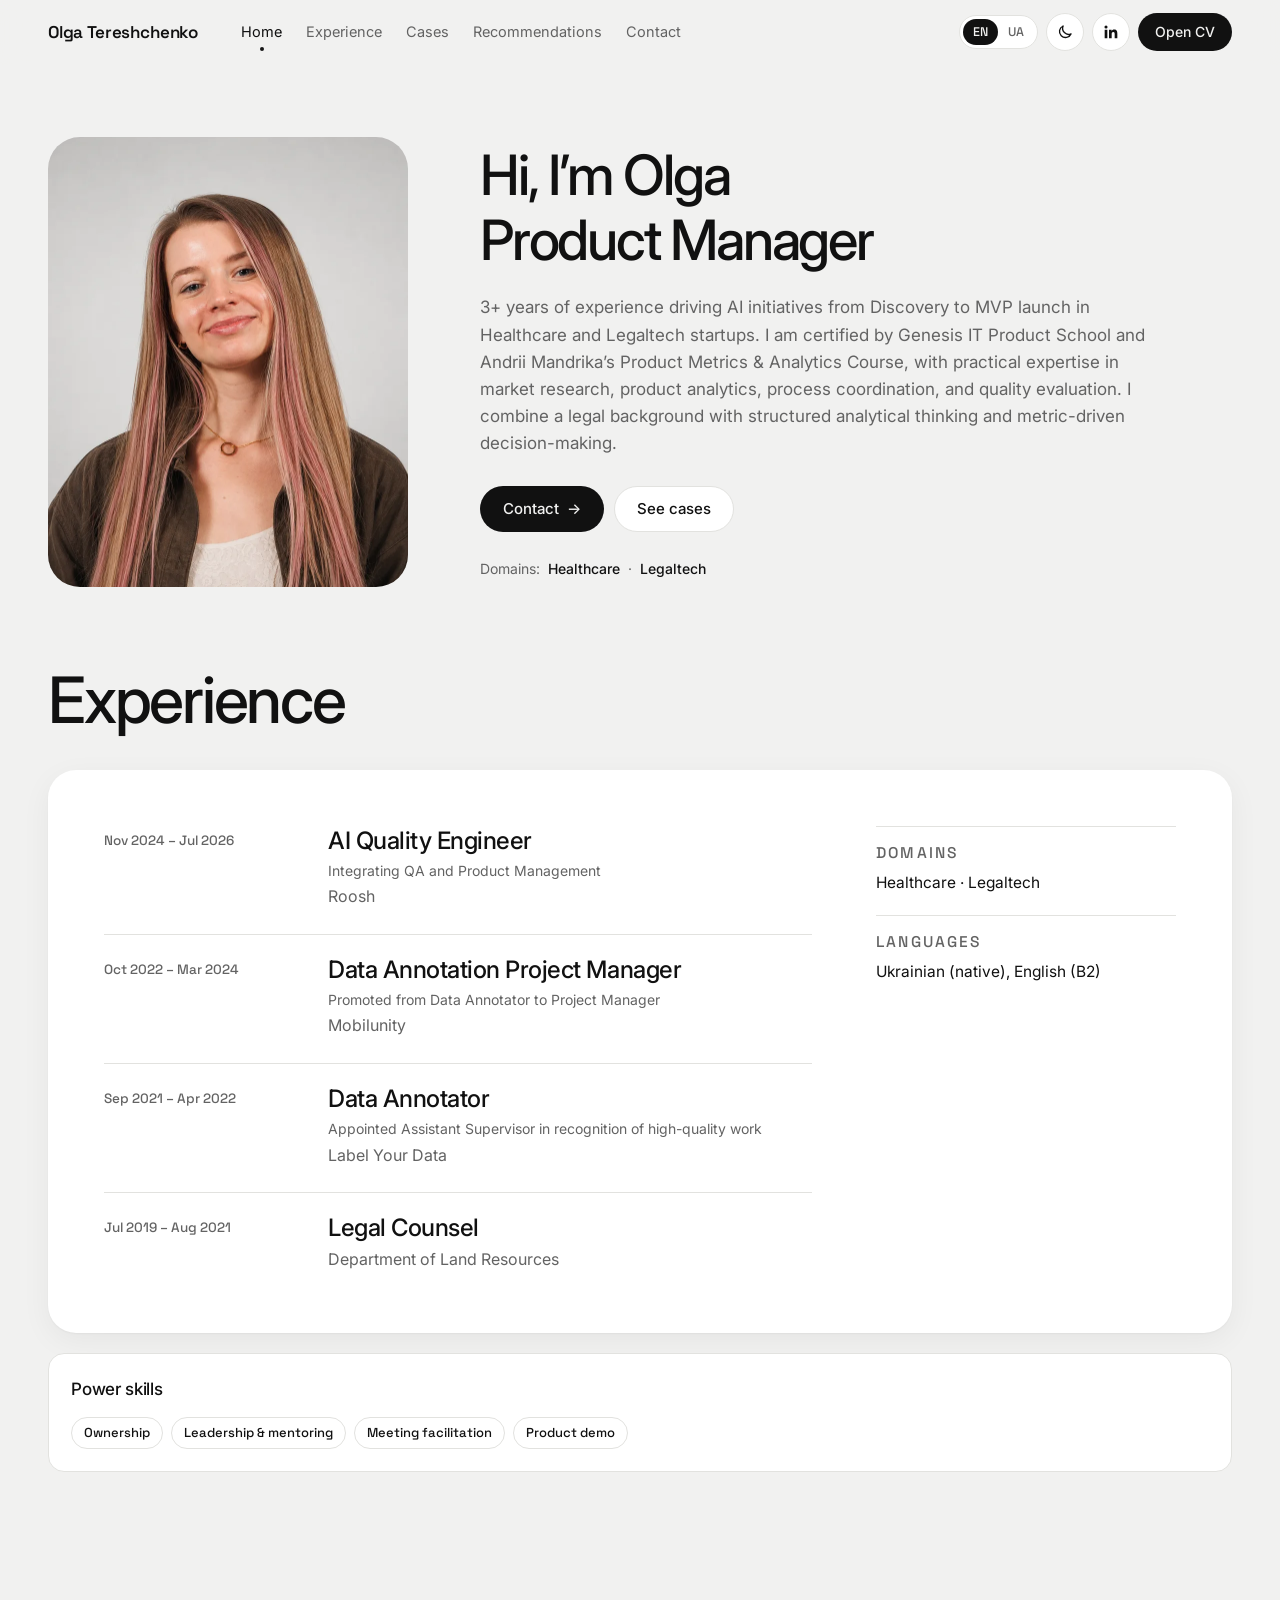
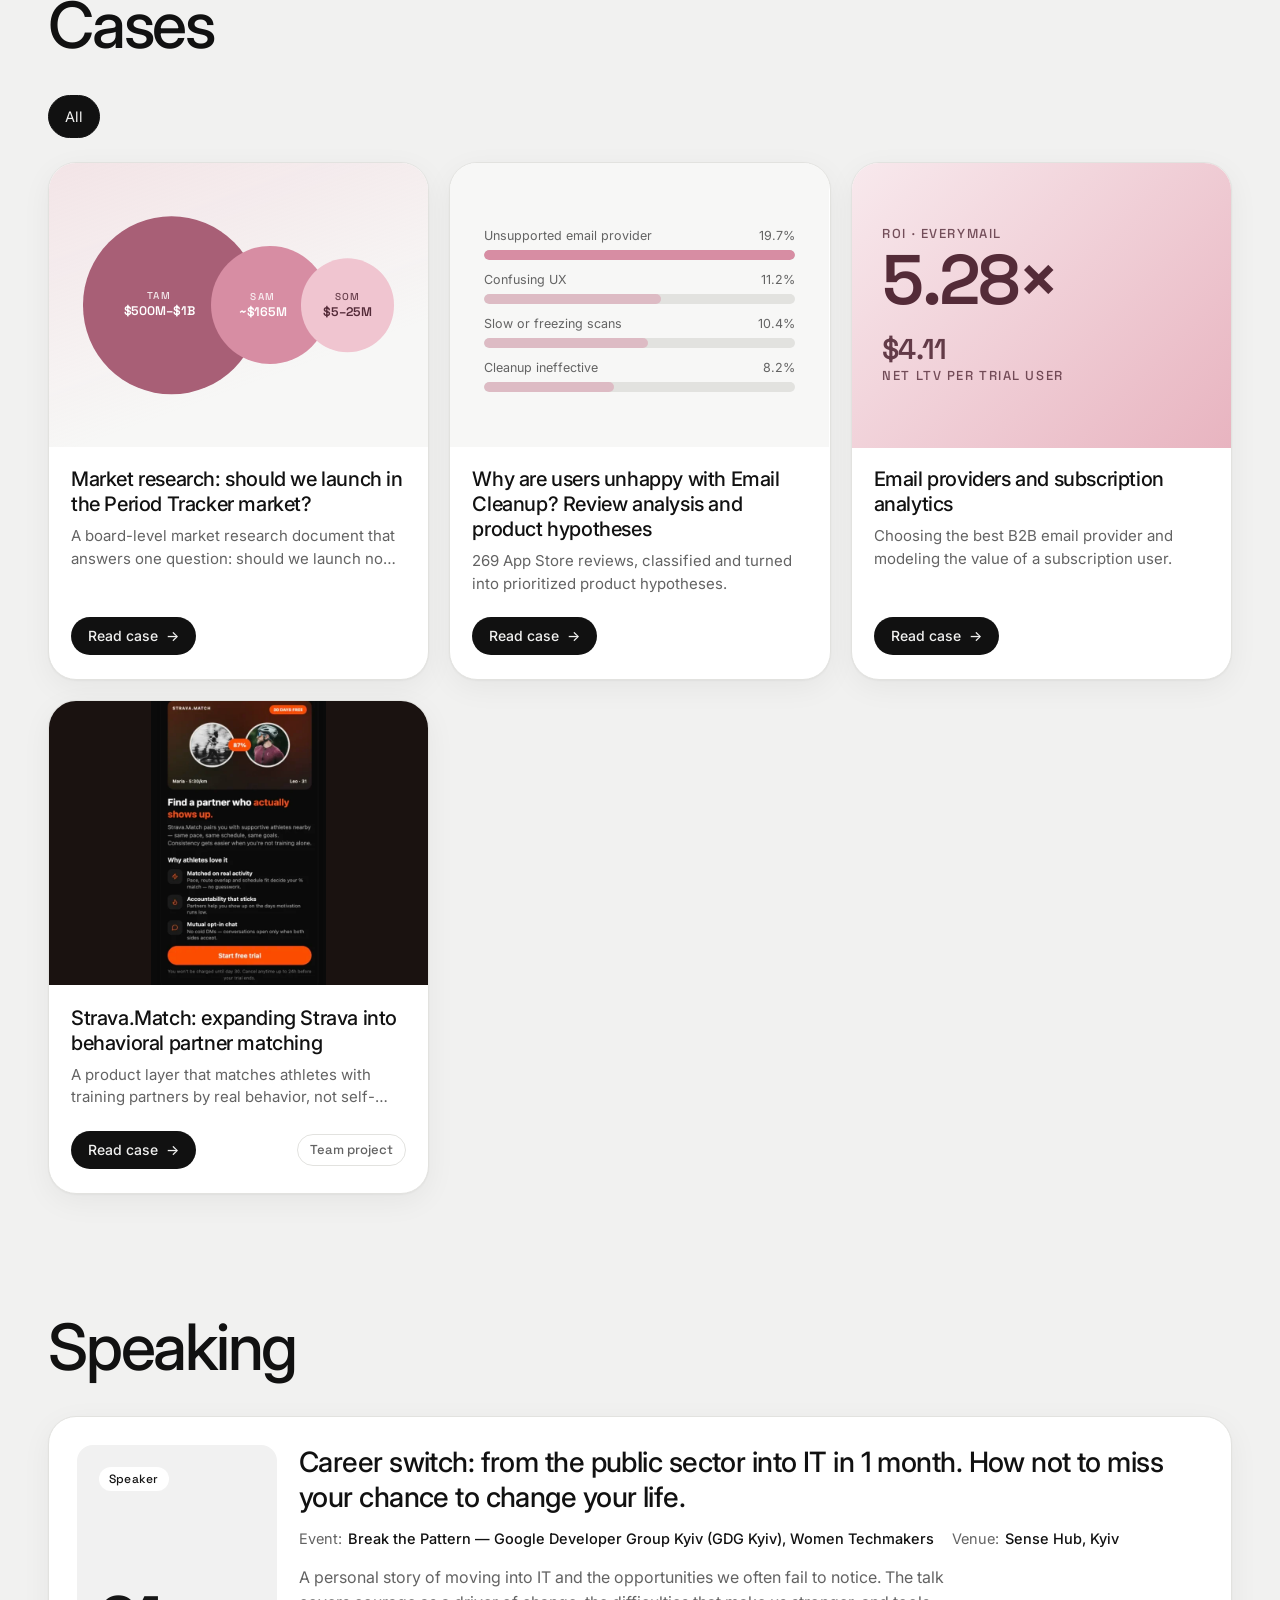
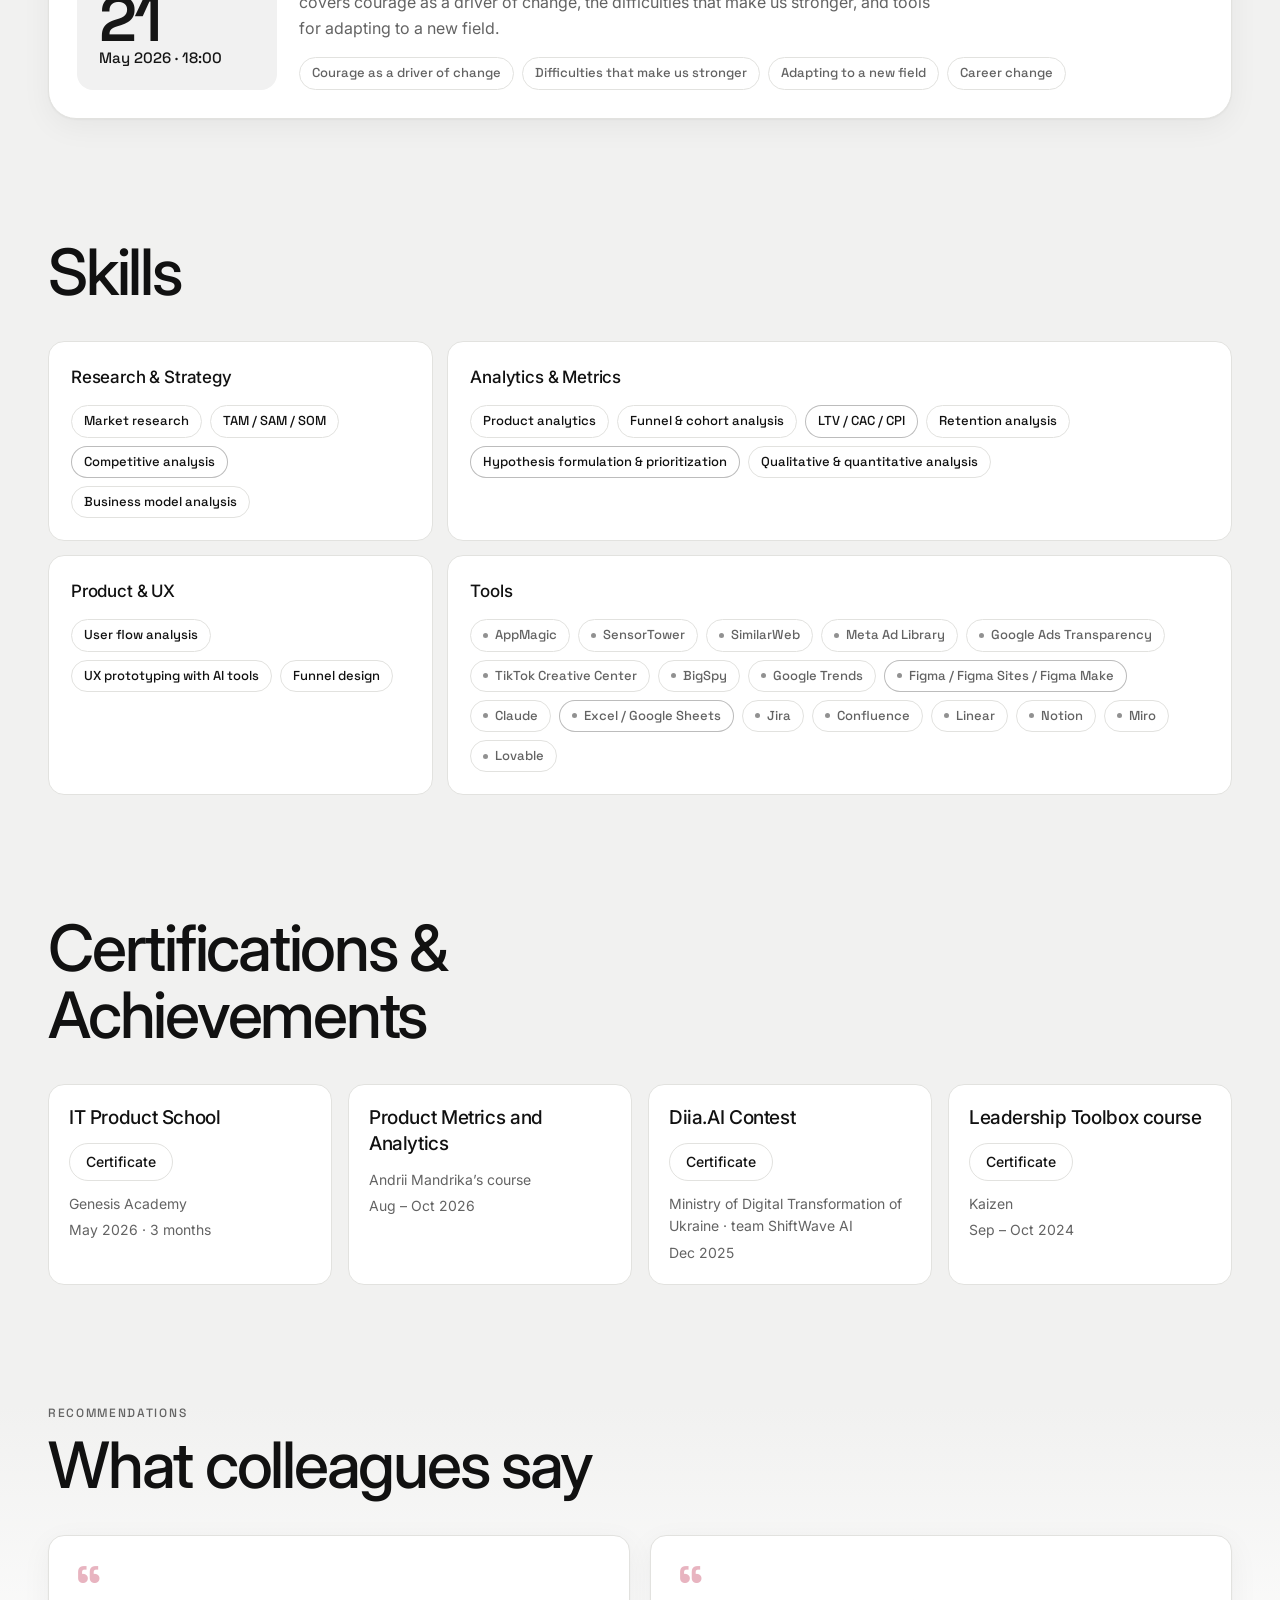
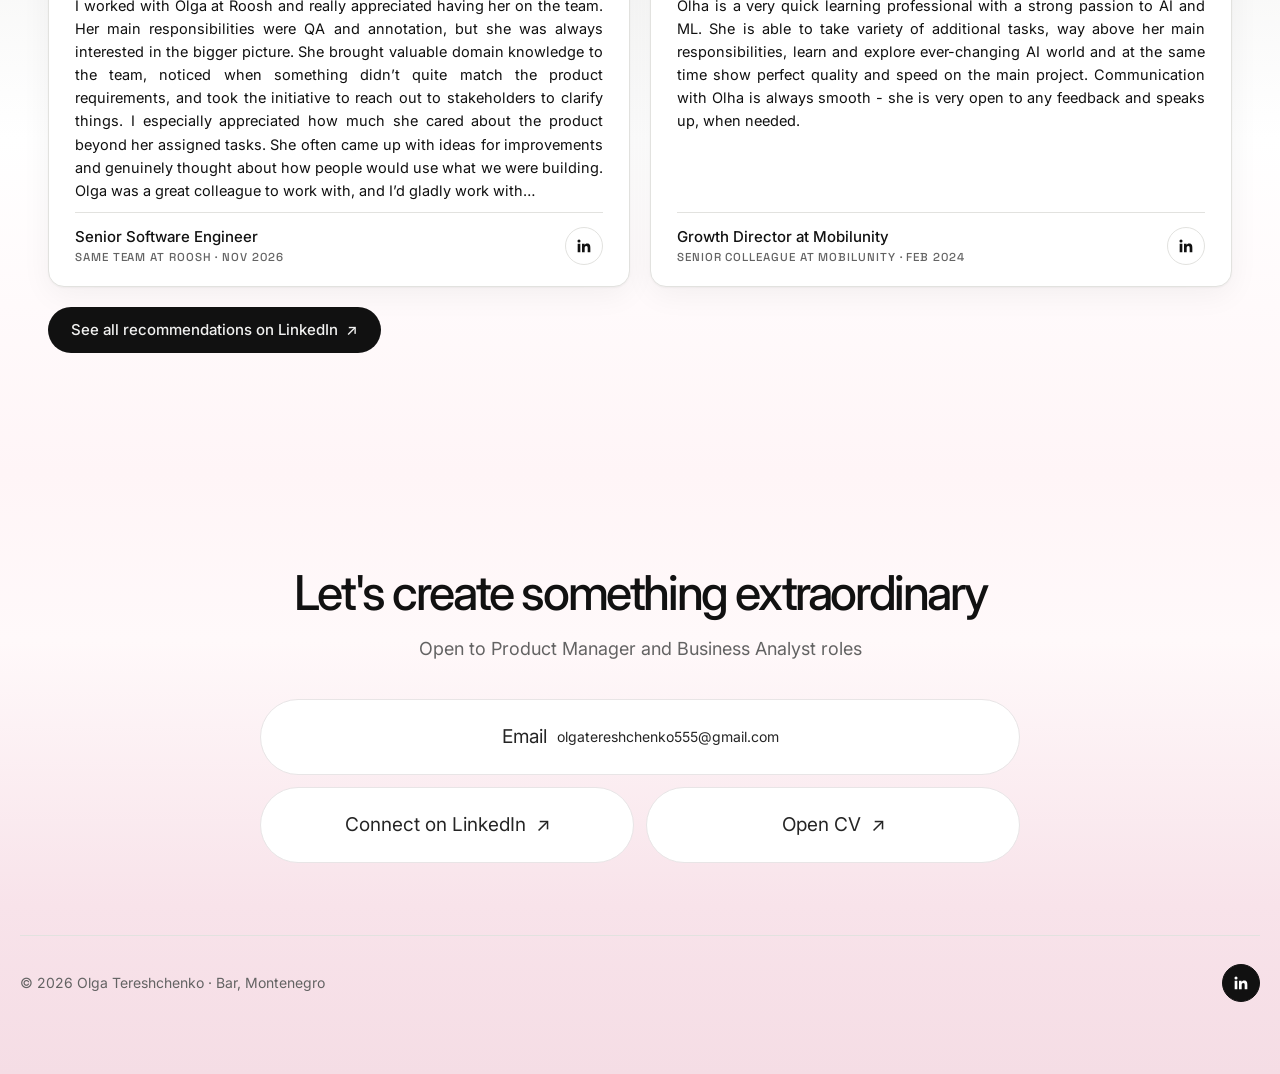
==== commit e8ec60be: "style updates" ====
--- a/site/index.html
+++ b/site/index.html
@@ -186,6 +186,12 @@
 .case-card .circles .c b { font-size: clamp(10px, 3.3cqw, 16px); }
 .case-card .cv-type .big { font-size: clamp(44px, 22cqw, 84px); }
 .case-card .cv-type .mid { font-size: clamp(22px, 9cqw, 36px); }
+.case-card .cv-tam { background: linear-gradient(160deg, rgba(232,180,192,.28), transparent 70%), var(--surface-2); }
+.case-card .circles .c1 { background: #a85f76; }
+.case-card .circles .c2 { background: #d78da3; }
+.case-card .circles .c3 { background: #f0c5d0; color: #542b38; }
+.case-card .cv-bars .f { background: #d78da3; }
+.case-card .cv-type { background: linear-gradient(135deg, #f8e9ed, #e8b4c0); color: #542b38; }
 .cv-phone { background: #1a1210; display: flex; justify-content: center; align-items: flex-end; padding-top: 8%; }
 .cv-phone img { width: 46%; border-radius: 20px 20px 0 0; }
 
@@ -218,7 +224,7 @@
 
 /* certifications */
 .certs { display: grid; gap: 16px; }
-.cert { min-width: 0; align-self: start; background: var(--surface); border: 1px solid var(--border); border-radius: var(--radius-sm); padding: 20px; }
+.cert { min-width: 0; background: var(--surface); border: 1px solid var(--border); border-radius: var(--radius-sm); padding: 20px; }
 .cert-heading { display: flex; align-items: center; justify-content: space-between; flex-wrap: wrap; gap: 12px 20px; }
 .cert-heading h3 { font-size: 19px; font-weight: 500; line-height: 1.35; letter-spacing: -.02em; }
 .cert-body { display: grid; gap: 4px; margin-top: 12px; }
@@ -750,7 +756,7 @@
 ];
 var LI_SVG = '<svg viewBox="0 0 24 24" fill="currentColor" aria-hidden="true"><path d="M20.45 20.45h-3.56v-5.57c0-1.33-.03-3.04-1.85-3.04-1.86 0-2.14 1.45-2.14 2.94v5.67H9.35V9h3.41v1.56h.05c.48-.9 1.64-1.85 3.37-1.85 3.6 0 4.27 2.37 4.27 5.46v6.28ZM5.34 7.43a2.06 2.06 0 1 1 0-4.12 2.06 2.06 0 0 1 0 4.12ZM7.12 20.45H3.56V9h3.56v11.45Z"/></svg>';
 
-var NAV = ['home', 'experience', 'cases', 'speaking', 'certifications', 'recommendations', 'contact'];
+var NAV = ['home', 'experience', 'cases', 'recommendations', 'contact'];
 
 /* ================= state & helpers ================= */
 var lang = 'en';
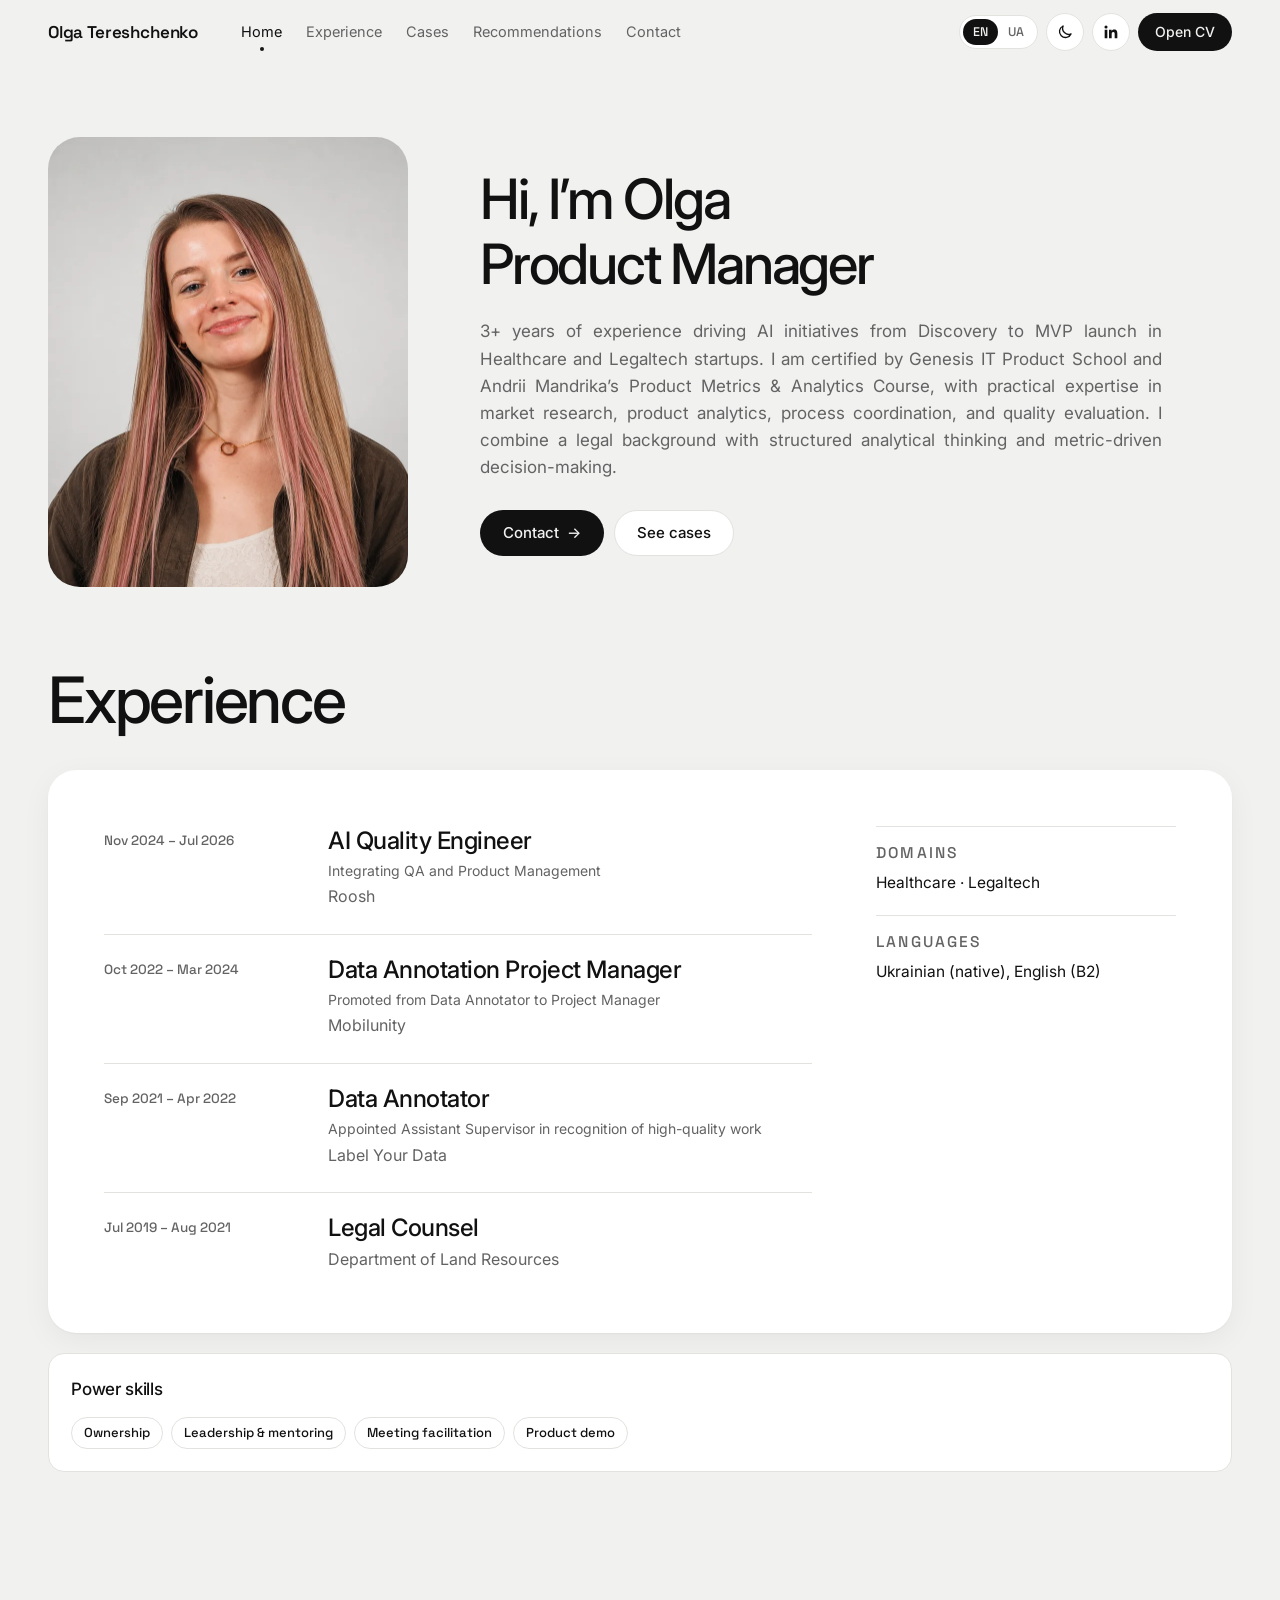
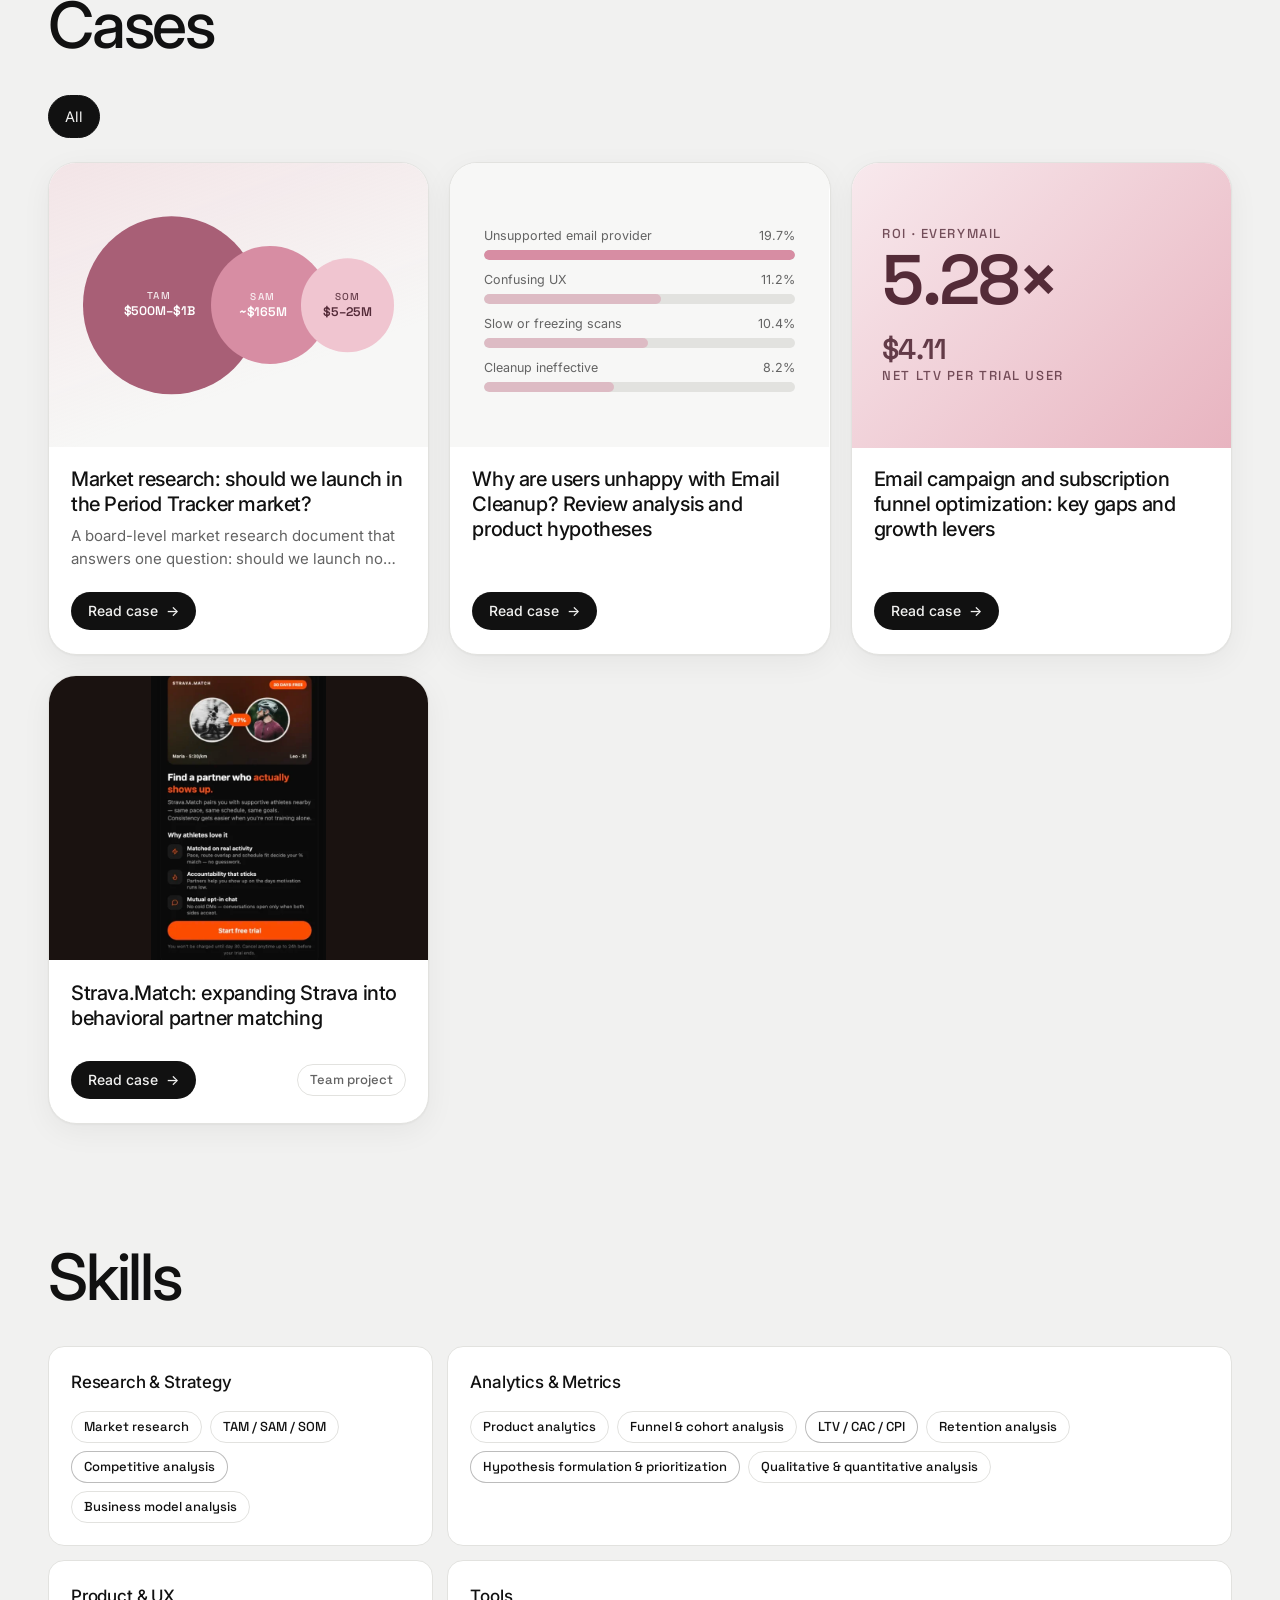
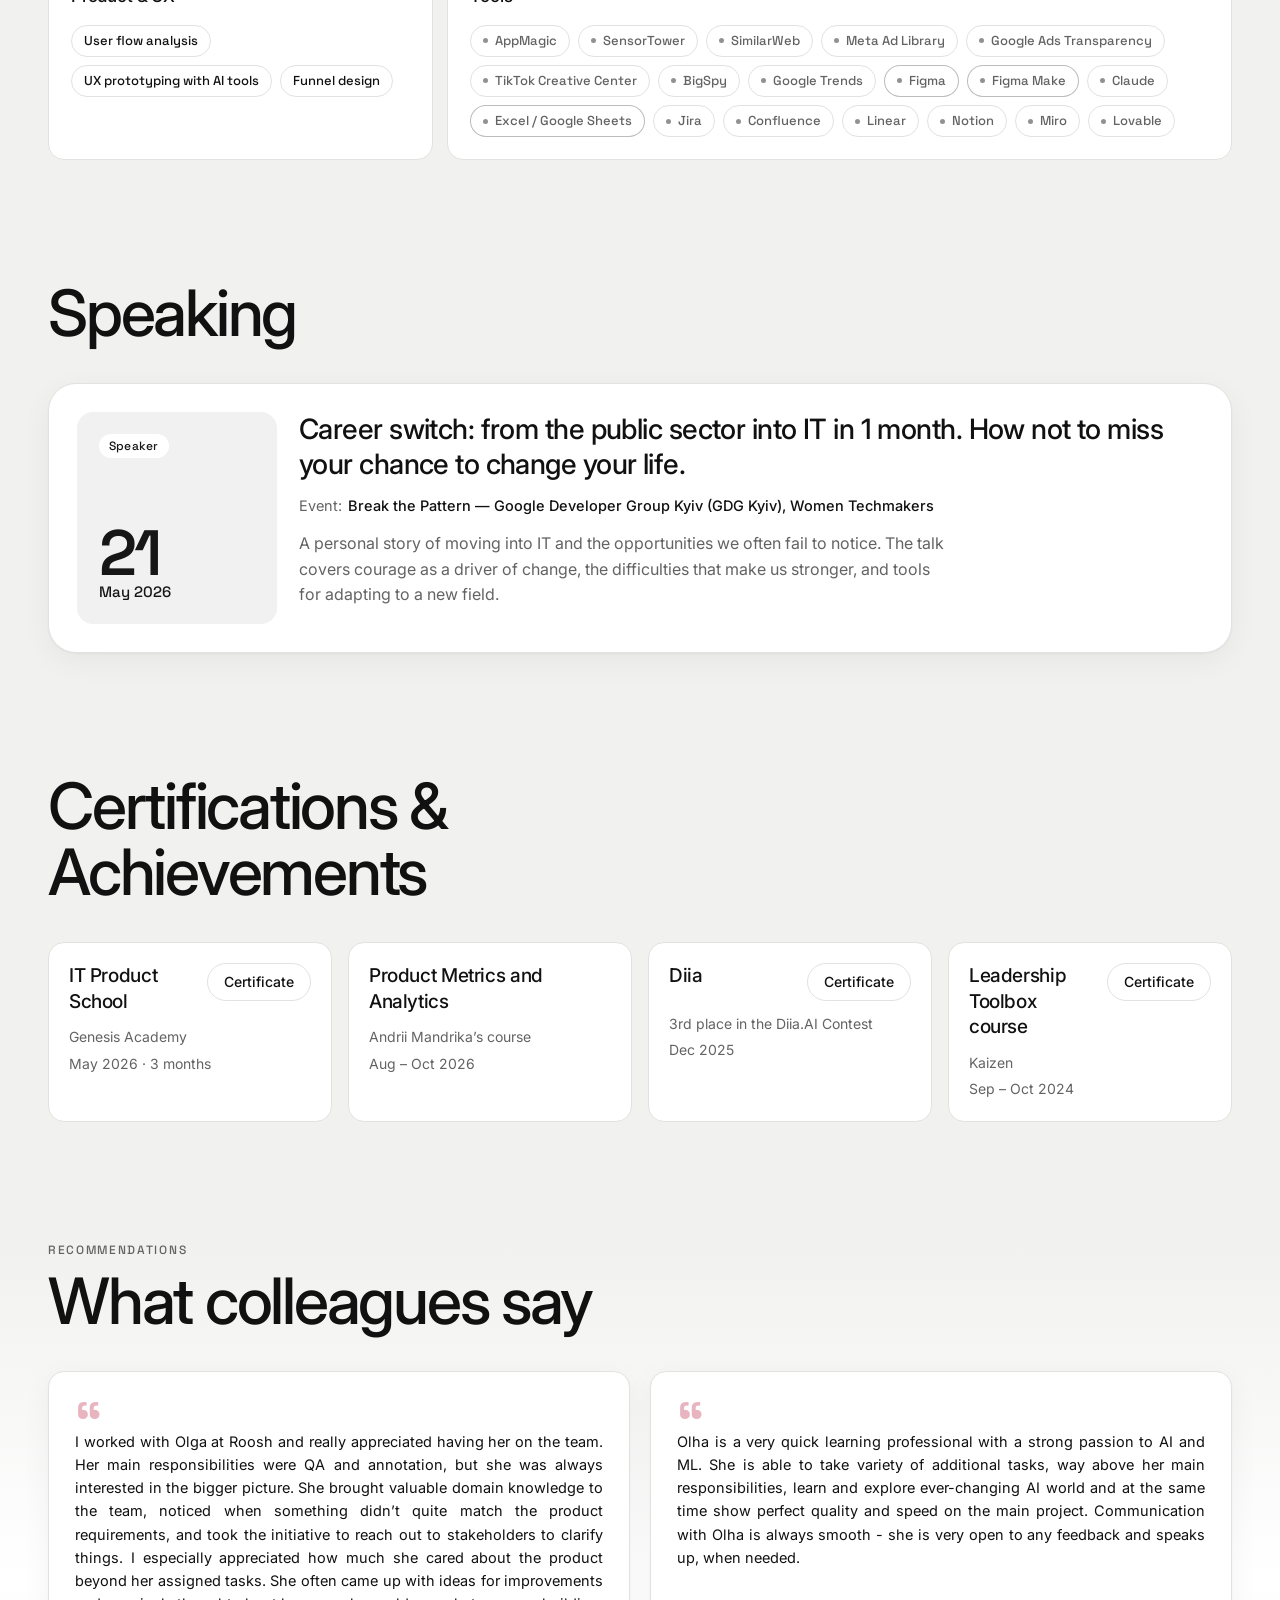
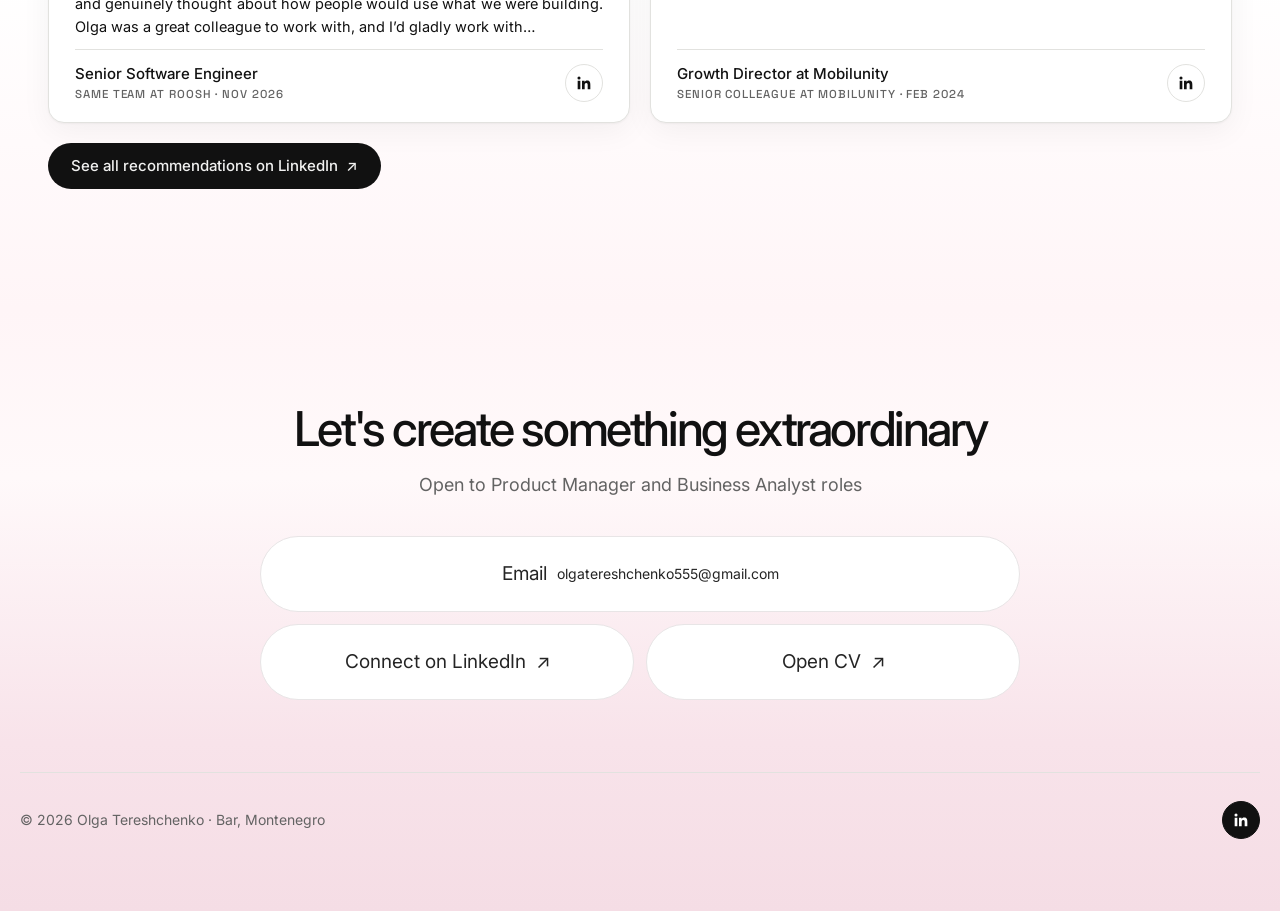
==== commit db06cae1: "fixes" ====
--- a/site/index.html
+++ b/site/index.html
@@ -15,412 +15,7 @@
     d.classList.add('js');
   })();
 </script>
-<style>
-:root {
-  --bg: #f1f1f0; --surface: #ffffff; --surface-2: #f7f7f6;
-  --text: #111111; --muted: #636363; --faint: #9b9b9b; --border: #e2e2df;
-  --accent: #161616; --accent-strong: #000000; --accent-soft: rgba(17, 17, 17, .06); --on-accent: #ffffff;
-  --accent-line: rgba(17, 17, 17, .28);
-  --cover: #5145e5; --cover-soft: rgba(81, 69, 229, .1); --on-cover: #ffffff;
-  --radius: 28px; --radius-sm: 16px;
-  --shadow: 0 1px 2px rgba(0,0,0,.04), 0 8px 30px rgba(0,0,0,.05);
-  --font: 'Inter', system-ui, -apple-system, 'Segoe UI', Roboto, sans-serif;
-  --font-accent: 'Space Grotesk', 'Inter', system-ui, sans-serif;
-  --gutter: 16px; --max: 1240px; --header-h: 64px;
-  --paw: url("data:image/svg+xml,%3Csvg xmlns='http://www.w3.org/2000/svg' width='26' height='26' viewBox='0 0 36 36'%3E%3Cg fill='%23ffffff' stroke='%23ffffff' stroke-width='2.6' stroke-linejoin='round'%3E%3Cellipse cx='18' cy='23' rx='13' ry='11'/%3E%3Cellipse cx='6.5' cy='15.5' rx='5.2' ry='6.4' transform='rotate(-22 6.5 15.5)'/%3E%3Cellipse cx='13.5' cy='8.5' rx='5.2' ry='6.6' transform='rotate(-8 13.5 8.5)'/%3E%3Cellipse cx='22.5' cy='8.5' rx='5.2' ry='6.6' transform='rotate(8 22.5 8.5)'/%3E%3Cellipse cx='29.5' cy='15.5' rx='5.2' ry='6.4' transform='rotate(22 29.5 15.5)'/%3E%3C/g%3E%3Cg fill='%23161616'%3E%3Cellipse cx='18' cy='23' rx='13' ry='11'/%3E%3Cellipse cx='6.5' cy='15.5' rx='5.2' ry='6.4' transform='rotate(-22 6.5 15.5)'/%3E%3Cellipse cx='13.5' cy='8.5' rx='5.2' ry='6.6' transform='rotate(-8 13.5 8.5)'/%3E%3Cellipse cx='22.5' cy='8.5' rx='5.2' ry='6.6' transform='rotate(8 22.5 8.5)'/%3E%3Cellipse cx='29.5' cy='15.5' rx='5.2' ry='6.4' transform='rotate(22 29.5 15.5)'/%3E%3C/g%3E%3Cg fill='%23e8b4c0'%3E%3Cellipse cx='6.5' cy='15.5' rx='3.3' ry='4.3' transform='rotate(-22 6.5 15.5)'/%3E%3Cellipse cx='13.5' cy='8.5' rx='3.3' ry='4.5' transform='rotate(-8 13.5 8.5)'/%3E%3Cellipse cx='22.5' cy='8.5' rx='3.3' ry='4.5' transform='rotate(8 22.5 8.5)'/%3E%3Cellipse cx='29.5' cy='15.5' rx='3.3' ry='4.3' transform='rotate(22 29.5 15.5)'/%3E%3Cpath d='M18 17c-3.6 0-7 3.6-7 6.9 0 2.3 1.8 3.4 3.5 3.4 1.4 0 2.2-.8 3.5-.8s2.1.8 3.5.8c1.7 0 3.5-1.1 3.5-3.4 0-3.3-3.4-6.9-7-6.9z'/%3E%3C/g%3E%3C/svg%3E") 13 13, auto;
-  --paw-hot: url("data:image/svg+xml,%3Csvg xmlns='http://www.w3.org/2000/svg' width='26' height='26' viewBox='0 0 36 36'%3E%3Cg fill='%23ffffff' stroke='%23ffffff' stroke-width='2.6' stroke-linejoin='round'%3E%3Cellipse cx='18' cy='23' rx='13' ry='11'/%3E%3Cellipse cx='6.5' cy='15.5' rx='5.2' ry='6.4' transform='rotate(-22 6.5 15.5)'/%3E%3Cellipse cx='13.5' cy='8.5' rx='5.2' ry='6.6' transform='rotate(-8 13.5 8.5)'/%3E%3Cellipse cx='22.5' cy='8.5' rx='5.2' ry='6.6' transform='rotate(8 22.5 8.5)'/%3E%3Cellipse cx='29.5' cy='15.5' rx='5.2' ry='6.4' transform='rotate(22 29.5 15.5)'/%3E%3C/g%3E%3Cg fill='%23161616'%3E%3Cellipse cx='18' cy='23' rx='13' ry='11'/%3E%3Cellipse cx='6.5' cy='15.5' rx='5.2' ry='6.4' transform='rotate(-22 6.5 15.5)'/%3E%3Cellipse cx='13.5' cy='8.5' rx='5.2' ry='6.6' transform='rotate(-8 13.5 8.5)'/%3E%3Cellipse cx='22.5' cy='8.5' rx='5.2' ry='6.6' transform='rotate(8 22.5 8.5)'/%3E%3Cellipse cx='29.5' cy='15.5' rx='5.2' ry='6.4' transform='rotate(22 29.5 15.5)'/%3E%3C/g%3E%3Cg fill='%23f08aa5'%3E%3Cellipse cx='6.5' cy='15.5' rx='3.3' ry='4.3' transform='rotate(-22 6.5 15.5)'/%3E%3Cellipse cx='13.5' cy='8.5' rx='3.3' ry='4.5' transform='rotate(-8 13.5 8.5)'/%3E%3Cellipse cx='22.5' cy='8.5' rx='3.3' ry='4.5' transform='rotate(8 22.5 8.5)'/%3E%3Cellipse cx='29.5' cy='15.5' rx='3.3' ry='4.3' transform='rotate(22 29.5 15.5)'/%3E%3Cpath d='M18 17c-3.6 0-7 3.6-7 6.9 0 2.3 1.8 3.4 3.5 3.4 1.4 0 2.2-.8 3.5-.8s2.1.8 3.5.8c1.7 0 3.5-1.1 3.5-3.4 0-3.3-3.4-6.9-7-6.9z'/%3E%3C/g%3E%3C/svg%3E") 13 13, auto;
-  color-scheme: light;
-}
-:root[data-theme="dark"] {
-  --bg: #0a0a0a; --surface: #141414; --surface-2: #1b1b1b;
-  --text: #f2f2f2; --muted: #a3a3a3; --faint: #6e6e6e; --border: #2a2a2a;
-  --accent: #f2f2f2; --accent-strong: #ffffff; --accent-soft: rgba(255, 255, 255, .08); --on-accent: #0a0a0a;
-  --accent-line: rgba(255, 255, 255, .3);
-  --cover: #8f84ff; --cover-soft: rgba(143, 132, 255, .14); --on-cover: #0b0a1a;
-  --shadow: 0 1px 2px rgba(0,0,0,.4);
-  --paw: url("data:image/svg+xml,%3Csvg xmlns='http://www.w3.org/2000/svg' width='26' height='26' viewBox='0 0 36 36'%3E%3Cg fill='%23ffffff' stroke='%23ffffff' stroke-width='2.6' stroke-linejoin='round'%3E%3Cellipse cx='18' cy='23' rx='13' ry='11'/%3E%3Cellipse cx='6.5' cy='15.5' rx='5.2' ry='6.4' transform='rotate(-22 6.5 15.5)'/%3E%3Cellipse cx='13.5' cy='8.5' rx='5.2' ry='6.6' transform='rotate(-8 13.5 8.5)'/%3E%3Cellipse cx='22.5' cy='8.5' rx='5.2' ry='6.6' transform='rotate(8 22.5 8.5)'/%3E%3Cellipse cx='29.5' cy='15.5' rx='5.2' ry='6.4' transform='rotate(22 29.5 15.5)'/%3E%3C/g%3E%3Cg fill='%23161616'%3E%3Cellipse cx='18' cy='23' rx='13' ry='11'/%3E%3Cellipse cx='6.5' cy='15.5' rx='5.2' ry='6.4' transform='rotate(-22 6.5 15.5)'/%3E%3Cellipse cx='13.5' cy='8.5' rx='5.2' ry='6.6' transform='rotate(-8 13.5 8.5)'/%3E%3Cellipse cx='22.5' cy='8.5' rx='5.2' ry='6.6' transform='rotate(8 22.5 8.5)'/%3E%3Cellipse cx='29.5' cy='15.5' rx='5.2' ry='6.4' transform='rotate(22 29.5 15.5)'/%3E%3C/g%3E%3Cg fill='%23e8b4c0'%3E%3Cellipse cx='6.5' cy='15.5' rx='3.3' ry='4.3' transform='rotate(-22 6.5 15.5)'/%3E%3Cellipse cx='13.5' cy='8.5' rx='3.3' ry='4.5' transform='rotate(-8 13.5 8.5)'/%3E%3Cellipse cx='22.5' cy='8.5' rx='3.3' ry='4.5' transform='rotate(8 22.5 8.5)'/%3E%3Cellipse cx='29.5' cy='15.5' rx='3.3' ry='4.3' transform='rotate(22 29.5 15.5)'/%3E%3Cpath d='M18 17c-3.6 0-7 3.6-7 6.9 0 2.3 1.8 3.4 3.5 3.4 1.4 0 2.2-.8 3.5-.8s2.1.8 3.5.8c1.7 0 3.5-1.1 3.5-3.4 0-3.3-3.4-6.9-7-6.9z'/%3E%3C/g%3E%3C/svg%3E") 13 13, auto;
-  --paw-hot: url("data:image/svg+xml,%3Csvg xmlns='http://www.w3.org/2000/svg' width='26' height='26' viewBox='0 0 36 36'%3E%3Cg fill='%23ffffff' stroke='%23ffffff' stroke-width='2.6' stroke-linejoin='round'%3E%3Cellipse cx='18' cy='23' rx='13' ry='11'/%3E%3Cellipse cx='6.5' cy='15.5' rx='5.2' ry='6.4' transform='rotate(-22 6.5 15.5)'/%3E%3Cellipse cx='13.5' cy='8.5' rx='5.2' ry='6.6' transform='rotate(-8 13.5 8.5)'/%3E%3Cellipse cx='22.5' cy='8.5' rx='5.2' ry='6.6' transform='rotate(8 22.5 8.5)'/%3E%3Cellipse cx='29.5' cy='15.5' rx='5.2' ry='6.4' transform='rotate(22 29.5 15.5)'/%3E%3C/g%3E%3Cg fill='%23161616'%3E%3Cellipse cx='18' cy='23' rx='13' ry='11'/%3E%3Cellipse cx='6.5' cy='15.5' rx='5.2' ry='6.4' transform='rotate(-22 6.5 15.5)'/%3E%3Cellipse cx='13.5' cy='8.5' rx='5.2' ry='6.6' transform='rotate(-8 13.5 8.5)'/%3E%3Cellipse cx='22.5' cy='8.5' rx='5.2' ry='6.6' transform='rotate(8 22.5 8.5)'/%3E%3Cellipse cx='29.5' cy='15.5' rx='5.2' ry='6.4' transform='rotate(22 29.5 15.5)'/%3E%3C/g%3E%3Cg fill='%23f08aa5'%3E%3Cellipse cx='6.5' cy='15.5' rx='3.3' ry='4.3' transform='rotate(-22 6.5 15.5)'/%3E%3Cellipse cx='13.5' cy='8.5' rx='3.3' ry='4.5' transform='rotate(-8 13.5 8.5)'/%3E%3Cellipse cx='22.5' cy='8.5' rx='3.3' ry='4.5' transform='rotate(8 22.5 8.5)'/%3E%3Cellipse cx='29.5' cy='15.5' rx='3.3' ry='4.3' transform='rotate(22 29.5 15.5)'/%3E%3Cpath d='M18 17c-3.6 0-7 3.6-7 6.9 0 2.3 1.8 3.4 3.5 3.4 1.4 0 2.2-.8 3.5-.8s2.1.8 3.5.8c1.7 0 3.5-1.1 3.5-3.4 0-3.3-3.4-6.9-7-6.9z'/%3E%3C/g%3E%3C/svg%3E") 13 13, auto;
-  color-scheme: dark;
-}
-*, *::before, *::after { box-sizing: border-box; }
-html { scroll-behavior: smooth; -webkit-text-size-adjust: 100%; scroll-padding-top: calc(var(--header-h) + 16px); }
-html, body { cursor: var(--paw); }
-a, button, [role="button"], summary, label[for], .case-card, .tag, .filter { cursor: var(--paw-hot); }
-.figure .frame { cursor: var(--paw-hot); }
-body { margin: 0; background: var(--bg); color: var(--text); font: 400 16px/1.6 var(--font); overflow-x: clip; -webkit-font-smoothing: antialiased; transition: background-color .25s, color .25s; }
-img { max-width: 100%; height: auto; display: block; }
-a { color: inherit; }
-button { font: inherit; color: inherit; background: none; border: 0; padding: 0; }
-h1, h2, h3, h4, p, ul, ol, figure { margin: 0; }
-ul, ol { padding: 0; }
-:focus-visible { outline: 1.5px solid var(--faint); outline-offset: 4px; border-radius: 10px; }
-.wrap { width: 100%; max-width: var(--max); margin: 0 auto; padding: 0 var(--gutter); }
-.sr-only { position: absolute; width: 1px; height: 1px; overflow: hidden; clip: rect(0 0 0 0); white-space: nowrap; }
-.skip { position: absolute; left: 12px; top: -60px; z-index: 100; background: var(--accent); color: var(--on-accent); padding: 10px 16px; border-radius: 999px; text-decoration: none; }
-.skip:focus { top: 12px; }
-.eyebrow { font: 500 12px/1.4 var(--font-accent); letter-spacing: .14em; text-transform: uppercase; color: var(--muted); }
-.prose a, a.inline { color: var(--accent); text-decoration: underline; text-decoration-color: var(--accent-line); text-underline-offset: 3px; transition: text-decoration-color .15s; }
-.prose a:hover, a.inline:hover { text-decoration-color: currentColor; }
-
-/* ---------- header ---------- */
-.header { position: sticky; top: 0; z-index: 50; background: color-mix(in srgb, var(--bg) 82%, transparent); backdrop-filter: saturate(1.4) blur(14px); -webkit-backdrop-filter: saturate(1.4) blur(14px); border-bottom: 1px solid transparent; transition: border-color .2s; }
-.header.scrolled { border-bottom-color: var(--border); }
-.header .wrap { height: var(--header-h); display: flex; align-items: center; gap: 12px; }
-.logo { min-width: 0; overflow: hidden; text-overflow: ellipsis; font: 600 clamp(14px, 4vw, 17px)/1.2 var(--font-accent); letter-spacing: -.01em; text-decoration: none; white-space: nowrap; display: inline-flex; align-items: center; gap: 8px; }
-.nav { display: none; gap: 2px; margin-left: 20px; }
-.nav a { position: relative; text-decoration: none; color: var(--muted); font-size: 14.5px; padding: 8px 11px; border-radius: 999px; transition: color .15s; }
-.nav a:hover { color: var(--text); }
-.nav a.active { color: var(--text); }
-.nav a.active::after { content: ""; position: absolute; left: 50%; bottom: 1px; width: 4px; height: 4px; border-radius: 50%; background: var(--accent); transform: translateX(-50%); }
-.tools { flex: none; margin-left: auto; display: flex; align-items: center; gap: 8px; }
-.seg { display: inline-flex; border: 1px solid var(--border); border-radius: 999px; padding: 3px; background: var(--surface); }
-.seg button { font: 500 12.5px/1 var(--font-accent); padding: 7px 10px; border-radius: 999px; color: var(--muted); transition: background .15s, color .15s; }
-.seg button[aria-pressed="true"] { background: var(--text); color: var(--bg); }
-.icon-btn { width: 38px; height: 38px; display: inline-grid; place-items: center; border-radius: 50%; border: 1px solid var(--border); background: var(--surface); transition: border-color .15s, color .15s; }
-.icon-btn:hover { border-color: var(--accent); color: var(--accent); }
-.icon-btn svg { width: 18px; height: 18px; }
-.theme-sun { display: none; } :root[data-theme="dark"] .theme-sun { display: block; } :root[data-theme="dark"] .theme-moon { display: none; }
-.menu-btn { display: inline-grid; }
-.header .cv-btn { display: none; }
-.header .in-btn { display: none; }
-.mobile-nav { display: none; border-top: 1px solid var(--border); padding: 8px var(--gutter) 20px; }
-.mobile-nav.open { display: block; }
-.mobile-nav a { display: block; padding: 13px 4px; font-size: 17px; text-decoration: none; border-bottom: 1px solid var(--border); color: var(--muted); }
-.mobile-nav a.active { color: var(--text); }
-.mobile-nav a.btn { display: flex; margin-top: 16px; border-bottom: 0; }
-
-/* ---------- buttons ---------- */
-.btn { display: inline-flex; align-items: center; justify-content: center; gap: 8px; min-height: 46px; padding: 0 22px; border-radius: 999px; font-weight: 500; font-size: 15px; text-decoration: none; border: 1px solid transparent; transition: background .18s, border-color .18s, color .18s, transform .18s; white-space: nowrap; }
-.btn .arr { display: inline-block; transition: transform .18s; }
-.btn:hover .arr { transform: translateX(3px); }
-.btn-primary { background: var(--text); color: var(--bg); }
-.btn-primary:hover { background: color-mix(in srgb, var(--text) 80%, var(--bg)); }
-.btn-secondary { border-color: var(--border); background: var(--surface); }
-.btn-secondary:hover { border-color: var(--accent); color: var(--accent); }
-.btn-sm { min-height: 38px; padding: 0 16px; font-size: 14px; }
-.btn:active { transform: translateY(0); }
-
-/* ---------- sections ---------- */
-section.block { padding: 72px 0; }
-.sec-head { display: flex; flex-direction: column; gap: 10px; margin-bottom: 36px; max-width: 760px; }
-.sec-title { font-size: clamp(36px, 6vw, 64px); line-height: 1.04; font-weight: 500; letter-spacing: -.035em; }
-.sec-sub { color: var(--muted); font-size: 18px; line-height: 1.55; }
-
-/* hero */
-.hero { padding: 40px 0 56px; }
-.hero-grid { display: grid; gap: 32px; align-items: center; }
-.hero-photo { width: min(320px, 72vw); aspect-ratio: 4 / 5; border-radius: 32px; overflow: hidden; background: var(--surface-2); }
-.hero-photo img { width: 100%; height: 100%; object-fit: cover; object-position: 50% 20%; }
-.hero-copy { container-type: inline-size; }
-.hero-hi, .hero-title { font-size: clamp(32px, 7.4cqw, 64px); line-height: 1.1; font-weight: 500; letter-spacing: -.04em; }
-.hero-hi { color: var(--text); margin-bottom: 4px; }
-.hero-title { color: var(--faint); }
-.hero-title strong { color: var(--text); font-weight: 500; }
-.hero-pitch { margin-top: 24px; font-size: 17px; color: var(--muted); max-width: 62ch; line-height: 1.6; }
-.hero-cta { display: flex; flex-wrap: wrap; gap: 10px; margin-top: 28px; }
-.domains { margin-top: 26px; display: flex; flex-wrap: wrap; align-items: center; gap: 8px; color: var(--muted); font-size: 14px; }
-.domains b { font-weight: 500; color: var(--text); }
-
-/* about */
-.about-card { background: var(--surface); border-radius: var(--radius); padding: 28px 22px; box-shadow: var(--shadow); display: grid; gap: 28px; }
-.about-text { display: grid; gap: 18px; font-size: 17.5px; line-height: 1.7; color: var(--muted); max-width: 65ch; }
-.about-text p:first-child { color: var(--text); font-size: clamp(20px, 2.2vw, 24px); line-height: 1.5; letter-spacing: -.015em; }
-.about-side { display: grid; gap: 20px; align-content: start; }
-.fact { border-top: 1px solid var(--border); padding-top: 14px; }
-.fact .eyebrow { margin-bottom: 6px; }
-.fact p { font-size: 15.5px; line-height: 1.55; }
-
-/* tags */
-.tags { display: flex; flex-wrap: wrap; gap: 8px; }
-.tag { display: inline-flex; align-items: center; gap: 7px; font: 500 13px/1.25 var(--font-accent); padding: 7px 12px; border-radius: 999px; border: 1px solid var(--border); background: var(--surface); color: var(--muted); transition: border-color .18s, background .18s, color .18s; }
-.tag.skill { background: var(--surface); color: var(--text); border-color: var(--border); }
-.tag.key { border-color: var(--accent-line); }
-.tag.tool::before { content: ""; width: 5px; height: 5px; border-radius: 50%; background: currentColor; opacity: .7; }
-.tag:hover, button.tag:focus-visible { border-color: var(--text); }
-button.tag[aria-pressed="true"] { background: var(--text); color: var(--bg); border-color: var(--text); }
-.badge { display: inline-flex; align-items: center; gap: 6px; font: 500 12px/1 var(--font-accent); padding: 6px 10px; border-radius: 999px; background: var(--accent-soft); color: var(--accent); letter-spacing: .02em; }
-
-/* cases */
-.filters { display: flex; flex-wrap: wrap; gap: 8px; margin-bottom: 24px; }
-.filter { font-size: 14.5px; padding: 9px 16px; border-radius: 999px; border: 1px solid var(--border); background: var(--surface); color: var(--muted); transition: all .15s; }
-.filter:hover { color: var(--text); border-color: var(--text); }
-.filter[aria-pressed="true"] { background: var(--text); color: var(--bg); border-color: var(--text); }
-.filter .n { opacity: .55; margin-left: 4px; }
-.hl-note { display: flex; align-items: center; flex-wrap: wrap; gap: 10px; margin: -8px 0 22px; color: var(--muted); font-size: 14.5px; }
-.cases-grid { display: grid; gap: 20px; grid-template-columns: 1fr; }
-.case-card { display: flex; flex-direction: column; text-decoration: none; background: var(--surface); border-radius: var(--radius); overflow: hidden; border: 1px solid var(--border); box-shadow: var(--shadow); transition: transform .25s, border-color .25s, opacity .25s; }
-.case-card:hover { transform: translateY(-4px); border-color: var(--accent-line); }
-.case-card.dim { opacity: .35; }
-.case-card.hit { border-color: var(--accent); }
-.case-card[hidden] { display: none; }
-.cover { position: relative; aspect-ratio: 4 / 3; overflow: hidden; background: var(--surface-2); }
-.case-card .cover { container-type: inline-size; }
-.case-body { flex: 1; display: flex; flex-direction: column; gap: 8px; padding: 20px 22px 24px; }
-.case-title { font-size: 20px; line-height: 1.25; font-weight: 500; letter-spacing: -.02em; }
-.case-line { color: var(--muted); font-size: 15px; line-height: 1.5; display: -webkit-box; -webkit-line-clamp: 2; -webkit-box-orient: vertical; overflow: hidden; }
-.card-foot { margin-top: auto; padding-top: 14px; display: flex; align-items: center; flex-wrap: wrap; gap: 10px; }
-.card-foot .tag { margin-left: auto; }
-.case-card:hover .btn .arr { transform: translateX(3px); }
-.empty-note { color: var(--muted); padding: 24px 4px; }
-
-/* covers */
-.cv-tam { display: grid; place-items: center; background: linear-gradient(160deg, var(--cover-soft), transparent 70%), var(--surface-2); }
-.circles { position: relative; width: 82%; aspect-ratio: 1.75 / 1; }
-.circles .c { position: absolute; top: 50%; border-radius: 50%; display: grid; place-items: center; text-align: center; transform: translateY(-50%); }
-.circles .c b { display: block; font: 600 clamp(12px, 2.4vw, 20px)/1.1 var(--font-accent); letter-spacing: -.01em; }
-.circles .c small { display: block; font: 500 10px/1.2 var(--font-accent); letter-spacing: .12em; opacity: .85; margin-bottom: 3px; }
-.circles .c1 { left: 0; width: 57%; aspect-ratio: 1; background: #2f3f9b; color: #fff; justify-items: start; padding-left: 13%; }
-.circles .c2 { left: 41%; width: 38%; aspect-ratio: 1; background: #5a7fe6; color: #fff; justify-items: start; padding-left: 9%; }
-.circles .c3 { left: 70%; width: 30%; aspect-ratio: 1; background: #a9c1f5; color: #182259; }
-.cv-bars { padding: 9% 9% 7%; display: grid; align-content: center; gap: 10px; background: var(--surface-2); }
-.cv-bars .r { display: grid; grid-template-columns: 1fr; gap: 4px; }
-.cv-bars .l { font-size: 12.5px; color: var(--muted); display: flex; justify-content: space-between; }
-.cv-bars .t { height: 10px; border-radius: 999px; background: var(--border); overflow: hidden; }
-.cv-bars .f { height: 100%; border-radius: inherit; background: var(--cover); opacity: .45; }
-.cv-bars .r:first-child .f { opacity: 1; }
-.cv-type { display: grid; align-content: center; gap: 4px; padding: 8%; background: var(--cover); color: var(--on-cover); }
-.cv-type .big { font: 600 clamp(54px, 9vw, 92px)/.95 var(--font-accent); letter-spacing: -.04em; }
-.cv-type .lbl { font: 500 13px/1.3 var(--font-accent); letter-spacing: .12em; text-transform: uppercase; opacity: .8; }
-.cv-type .row { display: flex; align-items: baseline; gap: 14px; flex-wrap: wrap; }
-.cv-type .mid { font: 600 clamp(28px, 4vw, 40px)/1 var(--font-accent); letter-spacing: -.03em; opacity: .9; margin-top: 18px; }
-.case-card .circles .c b { font-size: clamp(10px, 3.3cqw, 16px); }
-.case-card .cv-type .big { font-size: clamp(44px, 22cqw, 84px); }
-.case-card .cv-type .mid { font-size: clamp(22px, 9cqw, 36px); }
-.case-card .cv-tam { background: linear-gradient(160deg, rgba(232,180,192,.28), transparent 70%), var(--surface-2); }
-.case-card .circles .c1 { background: #a85f76; }
-.case-card .circles .c2 { background: #d78da3; }
-.case-card .circles .c3 { background: #f0c5d0; color: #542b38; }
-.case-card .cv-bars .f { background: #d78da3; }
-.case-card .cv-type { background: linear-gradient(135deg, #f8e9ed, #e8b4c0); color: #542b38; }
-.cv-phone { background: #1a1210; display: flex; justify-content: center; align-items: flex-end; padding-top: 8%; }
-.cv-phone img { width: 46%; border-radius: 20px 20px 0 0; }
-
-/* speaking */
-.talk { background: var(--surface); border: 1px solid var(--border); border-radius: var(--radius); padding: 26px 22px; display: grid; gap: 22px; box-shadow: var(--shadow); }
-.talk-date { display: flex; flex-direction: column; justify-content: space-between; gap: 12px; padding: 22px; border-radius: var(--radius-sm); background: var(--accent-soft); color: var(--accent); min-height: 160px; }
-.talk-date .d { font: 600 64px/.9 var(--font-accent); letter-spacing: -.05em; }
-.talk-date .m { font: 500 15px/1.3 var(--font-accent); }
-.talk h3 { font-size: clamp(22px, 2.6vw, 28px); line-height: 1.25; font-weight: 500; letter-spacing: -.02em; }
-.talk-meta { display: flex; flex-wrap: wrap; gap: 6px 18px; color: var(--muted); font-size: 14.5px; margin: 12px 0 14px; }
-.talk-meta span { display: inline-flex; gap: 6px; }
-.talk-meta b { color: var(--text); font-weight: 500; }
-.talk p.desc { color: var(--muted); max-width: 65ch; margin-bottom: 16px; }
-
-/* skills */
-.skills-grid { display: grid; gap: 14px; }
-.skill-group { background: var(--surface); border: 1px solid var(--border); border-radius: var(--radius-sm); padding: 22px; display: grid; gap: 14px; align-content: start; }
-.skill-group h3 { font-size: 17px; font-weight: 500; letter-spacing: -.01em; }
-
-/* experience */
-.career { list-style: none; display: grid; }
-.career li { display: grid; gap: 4px 24px; padding: 20px 0; border-top: 1px solid var(--border); }
-.career li:first-child { border-top: 0; padding-top: 0; }
-.career li:last-child { padding-bottom: 0; }
-.career-when { font: 500 13.5px/1.4 var(--font-accent); color: var(--muted); }
-.career-role { display: block; font-size: clamp(19px, 2.2vw, 24px); line-height: 1.25; font-weight: 500; letter-spacing: -.02em; }
-.career-path { display: block; margin-top: 5px; color: var(--muted); font-size: 14px; line-height: 1.4; }
-.career-co { display: block; margin-top: 4px; color: var(--muted); font-size: 16px; }
-.experience-power { margin-top: 20px; }
-
-/* certifications */
-.certs { display: grid; gap: 16px; }
-.cert { min-width: 0; background: var(--surface); border: 1px solid var(--border); border-radius: var(--radius-sm); padding: 20px; }
-.cert-heading { display: flex; align-items: center; justify-content: space-between; flex-wrap: wrap; gap: 12px 20px; }
-.cert-heading h3 { font-size: 19px; font-weight: 500; line-height: 1.35; letter-spacing: -.02em; }
-.cert-body { display: grid; gap: 4px; margin-top: 12px; }
-.cert-body p { color: var(--muted); font-size: 14px; }
-.cert-open { flex: none; }
-
-/* recommendations */
-#recommendations { background: linear-gradient(to bottom, #F1F1F0 0%, #FFFFFF 50%, #FFF5F7 100%); }
-.recs { display: grid; gap: 16px; }
-.rec { display: flex; flex-direction: column; gap: 10px; background: var(--surface); border: 1px solid var(--border); border-radius: var(--radius-sm); padding: 22px 22px 18px; box-shadow: var(--shadow); transition: border-color .25s, transform .25s; }
-.rec:hover { border-color: var(--accent-line); }
-html.js .rec.rv.in:hover { transform: translateY(-2px); }
-.rec-mark { display: block; height: 22px; font: 600 56px/.9 var(--font-accent); color: #e8b4c0; user-select: none; }
-.rec blockquote { margin: 0; }
-.rec blockquote p { font-size: 14.5px; line-height: 1.6; color: var(--text); text-align: justify; hyphens: auto; }
-.rec-note { color: var(--faint); font-size: 12px; line-height: 1.4; }
-.rec-foot { margin-top: auto; display: flex; align-items: center; justify-content: space-between; gap: 16px; padding-top: 14px; border-top: 1px solid var(--border); }
-.rec-who { min-width: 0; display: grid; gap: 2px; }
-.rec-role { font-weight: 500; font-size: 15px; line-height: 1.35; }
-.rec-meta { font: 500 11.5px/1.4 var(--font-accent); letter-spacing: .08em; text-transform: uppercase; color: var(--muted); }
-.rec-in { flex: none; }
-.recs-more { margin-top: 20px; display: flex; }
-
-/* footer */
-.contact { padding: 96px 0 40px; text-align: center; }
-#contact-footer { background: linear-gradient(to bottom, #FFF5F7 0%, #FFF9FA 28%, #F8E3EA 72%, #F5DDE5 100%); }
-.contact h2 { font-size: clamp(32px, 4vw, 48px); line-height: 1; font-weight: 500; letter-spacing: -.05em; }
-.contact .lead { color: var(--muted); font-size: 18px; margin: 18px auto 36px; max-width: 46ch; }
-.contact-links { display: grid; gap: 12px; max-width: 760px; margin: 0 auto; }
-.contact-link { display: flex; align-items: center; justify-content: center; gap: 10px; min-height: 76px; padding: 0 28px; border-radius: 999px; background: var(--surface); border: 1px solid var(--border); font-size: 19px; text-decoration: none; transition: background-color .18s, color .18s, border-color .18s; }
-.contact-link:hover { background: color-mix(in srgb, var(--surface) 88%, var(--bg)); color: var(--accent); border-color: var(--accent); }
-#contact-footer .contact-links .contact-link { background: #FFFFFF; color: #252525; border-color: #E8E5E6; transition: background-color .3s ease, color .3s ease, border-color .3s ease; }
-#contact-footer .contact-links .contact-link:hover { background: #F5F5F5; color: #252525; border-color: #E8E5E6; }
-#contact-footer .contact-links .contact-link[data-cv] { background: #FFFFFF; color: #252525; border-color: #E8E5E6; }
-#contact-footer .contact-links .contact-link[data-cv]:hover { background: #F5F5F5; color: #252525; border-color: #E8E5E6; }
-#contact-footer .contact-links .contact-link small { color: inherit; }
-.contact-link .ext { transition: transform .18s; }
-.contact-link:hover .ext { transform: translate(2px, -2px); }
-.contact-link { flex-wrap: wrap; min-width: 0; text-align: center; padding-top: 12px; padding-bottom: 12px; }
-.contact-link small { color: var(--muted); font-size: 14px; overflow-wrap: anywhere; }
-.footer-bar { display: flex; flex-wrap: wrap; justify-content: space-between; align-items: center; gap: 12px; padding: 28px 0 32px; margin-top: 72px; border-top: 1px solid var(--border); color: var(--muted); font-size: 14px; }
-.footer-in { background: #111111; color: #FFFFFF; border-color: #111111; transition: background-color .3s ease, border-color .3s ease, color .3s ease; }
-.footer-in:hover { background: #292929; color: #FFFFFF; border-color: #292929; }
-:root[data-theme="dark"] #recommendations,
-:root[data-theme="dark"] #contact-footer { background: var(--bg); }
-:root[data-theme="dark"] .rec-mark { color: var(--cover); opacity: .9; }
-
-/* ---------- case page ---------- */
-.case-page { padding: 28px 0 24px; }
-.back { display: inline-flex; align-items: center; gap: 8px; color: var(--muted); text-decoration: none; font-size: 15px; padding: 8px 0; }
-.back:hover { color: var(--accent); }
-.case-hero { padding: 24px 0 32px; display: grid; gap: 18px; }
-.case-hero h1 { font-size: clamp(34px, 5.4vw, 64px); line-height: 1.06; font-weight: 500; letter-spacing: -.04em; max-width: 22ch; }
-.case-hero .lead { font-size: clamp(18px, 2vw, 21px); color: var(--muted); max-width: 60ch; }
-.meta-row { display: grid; gap: 14px; padding: 20px 0 0; border-top: 1px solid var(--border); margin-top: 8px; }
-.meta-row .item { display: grid; gap: 4px; }
-.meta-row .item p { font-size: 15.5px; }
-.case-visual { border-radius: var(--radius); overflow: hidden; background: var(--surface); border: 1px solid var(--border); margin-bottom: 8px; }
-.case-visual .cover { aspect-ratio: 16 / 8; }
-.case-visual .circles { max-width: 620px; }
-h1:focus, section:focus, main:focus { outline: none; }
-.case-visual .cv-phone { aspect-ratio: auto; padding: 32px 16px 0; gap: 12px; }
-.case-visual .cv-phone img { width: 30%; max-width: 280px; border-radius: 22px 22px 0 0; }
-.case-layout { display: grid; gap: 32px; padding-top: 40px; }
-.toc { display: none; }
-.toc ol { list-style: none; border-left: 1px solid var(--border); display: grid; gap: 2px; }
-.toc a { display: flex; align-items: center; gap: 10px; padding: 8px 14px; margin-left: 10px; border-radius: 999px; text-decoration: none; color: var(--muted); font-size: 14.5px; transition: color .15s, background .15s; }
-.toc a::before { content: ""; width: 5px; height: 5px; border-radius: 50%; background: currentColor; opacity: .6; flex: none; }
-.toc a:hover { color: var(--text); }
-.toc a.active { color: var(--text); background: var(--accent-soft); }
-.toc a.active::before { background: var(--accent); opacity: 1; }
-.case-sections { display: grid; gap: 64px; min-width: 0; }
-.cs h2 { font-size: clamp(28px, 3.6vw, 42px); line-height: 1.12; font-weight: 500; letter-spacing: -.03em; margin: 8px 0 18px; max-width: 24ch; }
-.prose { display: grid; gap: 16px; font-size: 17px; line-height: 1.7; color: var(--muted); max-width: 68ch; }
-.prose strong { color: var(--text); font-weight: 600; }
-.prose em { color: var(--text); }
-.prose ol, .prose ul { display: grid; gap: 10px; padding-left: 1.3em; }
-.prose li::marker { color: var(--accent); font-family: var(--font-accent); }
-.verdict { display: grid; gap: 10px; padding: 24px; border-radius: var(--radius-sm); background: var(--surface); border: 1px solid var(--border); border-left: 4px solid var(--accent); max-width: 68ch; }
-.verdict b { font: 600 13px/1.3 var(--font-accent); letter-spacing: .12em; text-transform: uppercase; color: var(--accent); }
-.verdict p { font-size: 21px; line-height: 1.4; letter-spacing: -.015em; }
-.stats { display: grid; gap: 12px; margin-top: 8px; }
-.stat { padding: 20px 22px; border-radius: var(--radius-sm); background: var(--surface); border: 1px solid var(--border); }
-.stat b { display: block; font: 600 30px/1.1 var(--font-accent); letter-spacing: -.03em; }
-.stat span { color: var(--muted); font-size: 14.5px; line-height: 1.45; display: block; margin-top: 6px; }
-.figure { margin-top: 8px; display: grid; gap: 10px; }
-.figure .frame { border-radius: var(--radius-sm); overflow: hidden; border: 1px solid var(--border); background: #fff; display: block; width: 100%; }
-.figure figcaption { color: var(--muted); font-size: 14px; line-height: 1.5; max-width: 68ch; }
-.figure.narrow { max-width: 420px; }
-.chart { padding: 24px 22px; border-radius: var(--radius-sm); background: var(--surface); border: 1px solid var(--border); display: grid; gap: 16px; max-width: 760px; }
-.chart .ttl { font-size: 15px; font-weight: 500; }
-.bar { display: grid; gap: 6px; }
-.bar .top { display: flex; justify-content: space-between; gap: 12px; font-size: 15px; }
-.bar .top b { font: 600 15px/1.4 var(--font-accent); white-space: nowrap; }
-.bar .top small { color: var(--muted); font-weight: 400; font-family: var(--font); }
-.bar .track { height: 12px; border-radius: 999px; background: var(--surface-2); border: 1px solid var(--border); overflow: hidden; }
-.bar .fill { height: 100%; border-radius: inherit; background: var(--cover); opacity: .5; transform-origin: left; }
-.bar:first-of-type .fill { opacity: 1; }
-.tbl { width: 100%; max-width: 760px; border-collapse: collapse; background: var(--surface); border: 1px solid var(--border); border-radius: var(--radius-sm); overflow: hidden; font-size: 15.5px; }
-.tbl th, .tbl td { text-align: left; padding: 14px 18px; border-bottom: 1px solid var(--border); vertical-align: top; line-height: 1.5; }
-.tbl tr:last-child td { border-bottom: 0; }
-.tbl th { font: 500 12px/1.4 var(--font-accent); letter-spacing: .12em; text-transform: uppercase; color: var(--muted); background: var(--surface-2); }
-.tbl td:first-child { color: var(--muted); width: 38%; }
-.tbl td b { font-family: var(--font-accent); font-weight: 600; }
-.points { display: grid; gap: 12px; }
-.point { padding: 20px 22px; border-radius: var(--radius-sm); background: var(--surface); border: 1px solid var(--border); }
-.point h3 { font-size: 17px; font-weight: 500; margin-bottom: 6px; }
-.point p { color: var(--muted); font-size: 15.5px; line-height: 1.6; }
-.cta-row { display: flex; flex-wrap: wrap; gap: 10px; margin-top: 8px; }
-.kit { display: grid; gap: 28px; padding: 32px 0 0; border-top: 1px solid var(--border); }
-.kit-row { display: grid; gap: 12px; }
-.next { display: grid; gap: 6px; margin-top: 72px; padding: 28px 24px; border-radius: var(--radius); background: var(--surface); border: 1px solid var(--border); text-decoration: none; transition: border-color .2s; }
-.next:hover { border-color: var(--accent); }
-.next .t { font-size: clamp(22px, 3vw, 32px); font-weight: 500; letter-spacing: -.025em; line-height: 1.2; display: flex; justify-content: space-between; gap: 16px; align-items: center; }
-.next .t span { color: var(--accent); transition: transform .18s; }
-.next:hover .t span { transform: translateX(4px); }
-
-/* lightbox */
-dialog.lb { border: 0; padding: 0; background: transparent; max-width: min(1200px, 94vw); max-height: 92vh; overflow: visible; }
-dialog.lb::backdrop { background: rgba(0,0,0,.82); }
-dialog.lb img { max-width: 100%; max-height: 86vh; width: auto; border-radius: 14px; margin: 0 auto; }
-dialog.lb p { color: #ddd; text-align: center; margin-top: 10px; font-size: 14px; }
-dialog.lb .x { position: absolute; top: -14px; right: -6px; width: 42px; height: 42px; border-radius: 50%; background: #fff; color: #111; font-size: 24px; line-height: 1; display: grid; place-items: center; }
-
-/* CV viewer */
-dialog.cvv { border: 0; padding: 0; background: var(--bg); color: var(--text); width: 100vw; height: 100vh; height: 100dvh; max-width: none; max-height: none; margin: 0; overflow: hidden; }
-dialog.cvv[open] { display: flex; flex-direction: column; }
-dialog.cvv::backdrop { background: rgba(0,0,0,.6); }
-.cvv-bar { flex: none; display: flex; align-items: center; gap: 10px; padding: 10px 14px; border-bottom: 1px solid var(--border); background: var(--bg); }
-.cvv-title { flex: 1; min-width: 0; overflow: hidden; text-overflow: ellipsis; white-space: nowrap; font: 600 15px/1.3 var(--font-accent); }
-.cvv-frame { flex: 1; width: 100%; border: 0; background: var(--surface-2); }
-@media (min-width: 900px) {
-  dialog.cvv { width: min(1000px, 94vw); height: 92vh; margin: auto; border-radius: 20px; border: 1px solid var(--border); }
-}
-
-/* reveal */
-html.js .rv { opacity: 0; translate: 0 14px; transition: opacity .6s ease, translate .6s ease, transform .25s, border-color .25s; }
-html.js .rv.in { opacity: 1; translate: none; }
-
-/* ---------- breakpoints ---------- */
-@media (min-width: 560px) {
-  .header .cv-btn { display: inline-flex; }
-  .header .in-btn { display: inline-grid; }
-}
-@media (max-width: 559px) {
-  .contact { padding-top: 64px; }
-  .contact-link:first-child { flex-direction: column; gap: 2px; padding-left: 16px; padding-right: 16px; }
-  .contact-link small { font-size: 13px; }
-  .footer-bar { margin-top: 44px; padding-top: 22px; flex-direction: column; align-items: flex-start; }
-  .footer-bar .footer-in { align-self: flex-end; }
-}
-@media (min-width: 768px) {
-  :root { --gutter: 28px; }
-  section.block { padding: 96px 0; }
-  .hero { padding: 72px 0 80px; }
-  .hero-grid { grid-template-columns: 300px 1fr; gap: 56px; }
-  .hero-photo { width: 100%; }
-  .cases-grid { grid-template-columns: 1fr 1fr; }
-  .about-card { padding: 44px; }
-  .talk { grid-template-columns: 200px 1fr; padding: 28px; }
-  .skills-grid { grid-template-columns: 1fr 1fr; }
-  .career li { grid-template-columns: 200px 1fr; }
-  .career-when { grid-row: span 2; padding-top: 6px; }
-  .certs { grid-template-columns: 1fr 1fr; }
-  .recs { grid-template-columns: 1fr 1fr; gap: 20px; }
-  .rec { padding: 26px 26px 20px; }
-  .contact-links { grid-template-columns: 1fr 1fr; }
-  .contact-links .contact-link:first-child { grid-column: 1 / -1; }
-  .meta-row { grid-template-columns: repeat(auto-fit, minmax(180px, 1fr)); gap: 24px; }
-  .stats { grid-template-columns: repeat(3, 1fr); }
-  .points { grid-template-columns: repeat(3, 1fr); }
-  .edu { padding: 32px; }
-}
-@media (min-width: 1024px) {
-  section.block { padding: 120px 0; }
-  .hero-grid { grid-template-columns: 360px 1fr; gap: 72px; }
-  .about-card { grid-template-columns: 1fr 300px; gap: 64px; padding: 56px; }
-  .cases-grid { grid-template-columns: repeat(3, 1fr); }
-  .skills-grid { grid-template-columns: repeat(3, 1fr); }
-  .skill-group.wide { grid-column: span 2; }
-  .certs { grid-template-columns: repeat(4, 1fr); }
-  .case-layout { grid-template-columns: 220px 1fr; gap: 56px; }
-  .toc { display: block; position: sticky; top: calc(var(--header-h) + 32px); align-self: start; }
-  .toc .eyebrow { margin: 0 0 14px 0; }
-}
-@media (min-width: 1280px) {
-  .nav { display: flex; }
-  .menu-btn { display: none; }
-  .mobile-nav { display: none !important; }
-}
-@media (prefers-reduced-motion: reduce) {
-  html { scroll-behavior: auto; }
-  *, *::before, *::after { transition: none !important; animation: none !important; }
-  html.js .rv { opacity: 1; translate: none; }
-}
-</style>
+<link rel="stylesheet" href="css/styles.css">
 </head>
 <body>
 <a class="skip" href="#app" data-i18n="skip">Skip to content</a>
@@ -439,7 +34,7 @@
         <svg class="theme-sun" viewBox="0 0 24 24" fill="none" stroke="currentColor" stroke-width="1.8" stroke-linecap="round" aria-hidden="true"><circle cx="12" cy="12" r="4"/><path d="M12 2v2M12 20v2M4.9 4.9l1.4 1.4M17.7 17.7l1.4 1.4M2 12h2M20 12h2M4.9 19.1l1.4-1.4M17.7 6.3l1.4-1.4"/></svg>
       </button>
       <a class="icon-btn in-btn" href="https://www.linkedin.com/in/olhatereshchenko/" target="_blank" rel="noopener noreferrer" aria-label="LinkedIn"><svg viewBox="0 0 24 24" fill="currentColor" aria-hidden="true"><path d="M20.45 20.45h-3.56v-5.57c0-1.33-.03-3.04-1.85-3.04-1.86 0-2.14 1.45-2.14 2.94v5.67H9.35V9h3.41v1.56h.05c.48-.9 1.64-1.85 3.37-1.85 3.6 0 4.27 2.37 4.27 5.46v6.28ZM5.34 7.43a2.06 2.06 0 1 1 0-4.12 2.06 2.06 0 0 1 0 4.12ZM7.12 20.45H3.56V9h3.56v11.45Z"/></svg></a>
-      <a class="btn btn-primary btn-sm cv-btn" href="assets/Olga_Tereshchenko_CV.pdf" target="_blank" rel="noopener" data-cv data-i18n="cv">Open CV</a>
+      <a class="btn btn-primary btn-sm cv-btn" href="assets/documents/Olga_Tereshchenko_CV.pdf" target="_blank" rel="noopener" data-cv data-i18n="cv">Open CV</a>
       <button type="button" class="icon-btn menu-btn" id="menuBtn" aria-expanded="false" aria-controls="mobileNav" aria-label="Menu">
         <svg viewBox="0 0 24 24" fill="none" stroke="currentColor" stroke-width="1.8" stroke-linecap="round" aria-hidden="true"><path d="M4 8h16M4 16h16"/></svg>
       </button>
@@ -457,7 +52,7 @@
     <div class="contact-links rv">
       <a class="contact-link" href="mailto:olgatereshchenko555@gmail.com"><span data-i18n="email">Email</span> <small>olgatereshchenko555@gmail.com</small></a>
       <a class="contact-link" href="https://www.linkedin.com/in/olhatereshchenko/" target="_blank" rel="noopener noreferrer"><span data-i18n="linkedin">Connect on LinkedIn</span> <span class="ext" aria-hidden="true">↗</span></a>
-      <a class="contact-link" href="assets/Olga_Tereshchenko_CV.pdf" target="_blank" rel="noopener" data-cv><span data-i18n="cv">Open CV</span> <span class="ext" aria-hidden="true">↗</span></a>
+      <a class="contact-link" href="assets/documents/Olga_Tereshchenko_CV.pdf" target="_blank" rel="noopener" data-cv><span data-i18n="cv">Open CV</span> <span class="ext" aria-hidden="true">↗</span></a>
     </div>
     <div class="footer-bar">
       <span>© <span id="year">2026</span> <span data-i18n="name">Olga Tereshchenko</span> · <span data-i18n="loc">Bar, Montenegro</span></span>
@@ -474,613 +69,15 @@
 <dialog class="cvv" id="cvv" aria-labelledby="cvvTitle">
   <div class="cvv-bar">
     <p class="cvv-title" id="cvvTitle"></p>
-    <a class="btn btn-primary btn-sm" id="cvvDl" href="assets/Olga_Tereshchenko_CV.pdf" download="Olga_Tereshchenko_CV.pdf"><span id="cvvDlT"></span> <span class="arr" aria-hidden="true">↓</span></a>
+    <a class="btn btn-primary btn-sm" id="cvvDl" href="assets/documents/Olga_Tereshchenko_CV.pdf" download="Olga_Tereshchenko_CV.pdf"><span id="cvvDlT"></span> <span class="arr" aria-hidden="true">↓</span></a>
     <button type="button" class="icon-btn" id="cvvClose"><svg viewBox="0 0 24 24" fill="none" stroke="currentColor" stroke-width="2" stroke-linecap="round" aria-hidden="true"><path d="M6 6l12 12M18 6L6 18"/></svg></button>
   </div>
   <iframe class="cvv-frame" id="cvvFrame" title="CV" loading="lazy"></iframe>
 </dialog>
 
-<script>
-(function () {
-'use strict';
-
-/* ================= UI strings ================= */
-var UI = {
-  name: { en: 'Olga Tereshchenko', uk: 'Ольга Терещенко' },
-  skip: { en: 'Skip to content', uk: 'Перейти до вмісту' },
-  cv: { en: 'Open CV', uk: 'Відкрити CV' },
-  cvDownload: { en: 'Download', uk: 'Завантажити' },
-  cvClose: { en: 'Close', uk: 'Закрити' },
-  home: { en: 'Home', uk: 'Головна' },
-  about: { en: 'About', uk: 'Про мене' },
-  cases: { en: 'Cases', uk: 'Кейси' },
-  speaking: { en: 'Speaking', uk: 'Виступи' },
-  skills: { en: 'Skills', uk: 'Навички' },
-  experience: { en: 'Experience', uk: 'Досвід' },
-  certifications: { en: 'Certifications', uk: 'Сертифікати' },
-  certificate: { en: 'Certificate', uk: 'Сертифікат' },
-  recommendations: { en: 'Recommendations', uk: 'Рекомендації' },
-  recTitle: { en: 'What colleagues say', uk: 'Що кажуть колеги' },
-  recOrig: { en: 'Original', uk: 'Оригінал англійською' },
-  recView: { en: 'View on LinkedIn', uk: 'Переглянути в LinkedIn' },
-  recAll: { en: 'See all recommendations on LinkedIn', uk: 'Усі рекомендації в LinkedIn' },
-  contact: { en: 'Contact', uk: 'Контакти' },
-  git: { en: 'Let\'s create something extraordinary', uk: 'Створімо щось надзвичайне' },
-  gitLead: { en: 'Open to Product Manager and Business Analyst roles', uk: 'Відкрита до ролей Product Manager і Business Analyst.' },
-  email: { en: 'Email', uk: 'Email' },
-  linkedin: { en: 'Connect on LinkedIn', uk: 'Написати в LinkedIn' },
-  loc: { en: 'Bar, Montenegro', uk: 'Бар, Чорногорія' },
-  up: { en: 'Scroll up', uk: 'Нагору' },
-  hi: { en: 'Hi, I’m Olga', uk: 'Привіт, я Ольга' },
-  heroTitle: {
-    en: '<strong>Product Manager</strong>',
-    uk: '<strong>Product Manager</strong>'
-  },
-  heroPitch: {
-    en: '3+ years of experience driving AI initiatives from Discovery to MVP launch in Healthcare and Legaltech startups. I am certified by Genesis IT Product School and Andrii Mandrika’s Product Metrics & Analytics Course, with practical expertise in market research, product analytics, process coordination, and quality evaluation. I combine a legal background with structured analytical thinking and metric-driven decision-making.',
-    uk: 'Понад 3 роки досвіду в AI-ініціативах від Discovery до запуску MVP у стартапах у сферах Healthcare і Legaltech. Маю сертифікати Genesis IT Product School та курсу Product Metrics & Analytics від Андрія Мандріки, практичний досвід у market research, продуктовій аналітиці, координації процесів і оцінці якості. Поєдную юридичну освіту зі структурним аналітичним мисленням і рішеннями на основі метрик.'
-  },
-  seeCases: { en: 'See cases', uk: 'Дивитися кейси' },
-  domains: { en: 'Domains', uk: 'Домени' },
-  aboutTitle: { en: 'About me', uk: 'Про мене' },
-  focus: { en: 'Focus', uk: 'Фокус' },
-  focusText: { en: 'Product discovery, market research, product analytics, hypotheses and prioritization', uk: 'Product discovery, дослідження ринку, продуктова аналітика, гіпотези та пріоритизація' },
-  based: { en: 'Based in', uk: 'Локація' },
-  langs: { en: 'Languages', uk: 'Мови' },
-  langsText: { en: 'Ukrainian (native), English (B2)', uk: 'Українська (рідна), англійська (B2)' },
-  outside: { en: 'Outside work', uk: 'Поза роботою' },
-  outsideText: { en: 'I sing — usually on stage.', uk: 'Я співаю — зазвичай на сцені.' },
-  casesTitle: { en: 'Cases', uk: 'Кейси' },
-  all: { en: 'All', uk: 'Усі' },
-  genesis: { en: 'Genesis School cases', uk: 'Кейси Genesis School' },
-  personal: { en: 'Personal research', uk: 'Власні дослідження' },
-  readCase: { en: 'Read case', uk: 'Читати кейс' },
-  showing: { en: 'Cases with', uk: 'Кейси з навичкою' },
-  clear: { en: 'Clear', uk: 'Скинути' },
-  empty: { en: 'Nothing here yet.', uk: 'Поки що порожньо.' },
-  noCase: { en: 'not shown in a case yet', uk: 'поки немає в кейсах' },
-  speakingTitle: { en: 'Speaking', uk: 'Виступи' },
-  speakingSub: { en: 'Talks about career change, courage and adapting to a new field.', uk: 'Виступи про зміну кар’єри, сміливість і адаптацію до нової сфери.' },
-  speaker: { en: 'Speaker', uk: 'Спікерка' },
-  event: { en: 'Event', uk: 'Подія' },
-  venue: { en: 'Venue', uk: 'Місце' },
-  skillsTitle: { en: 'Skills', uk: 'Навички' },
-  expTitle: { en: 'Experience', uk: 'Досвід' },
-  certsTitle: { en: 'Certifications & Achievements', uk: 'Сертифікати та досягнення' },
-  allCases: { en: 'All cases', uk: 'Усі кейси' },
-  format: { en: 'Format', uk: 'Формат' },
-  teamProject: { en: 'Team project', uk: 'Командний проєкт' },
-  story: { en: 'Story', uk: 'Зміст' },
-  skillsLbl: { en: 'Skills', uk: 'Навички' },
-  toolsLbl: { en: 'Tools', uk: 'Інструменти' },
-  artifactsLbl: { en: 'Artifacts', uk: 'Артефакти' },
-  soon: { en: 'Link coming soon', uk: 'Посилання незабаром' },
-  nextCase: { en: 'Next case', uk: 'Наступний кейс' },
-  enlarge: { en: 'Click to enlarge', uk: 'Натисніть, щоб збільшити' },
-  menu: { en: 'Menu', uk: 'Меню' },
-  theme: { en: 'Toggle theme', uk: 'Змінити тему' }
-};
-
-/* ================= content ================= */
-var SEG = { genesis: 'genesis', personal: 'personal' };
-
-var CASES = [
-  {
-    id: 'market-research', seg: SEG.genesis, cover: 'tam',
-    title: { en: 'Market research: should we launch in the Period Tracker market?', uk: 'Дослідження ринку: чи варто запускатися на ринку Period Tracker?' },
-    short: { en: 'Period Tracker market research', uk: 'Дослідження ринку Period Tracker' },
-    line: { en: 'A board-level market research document that answers one question: should we launch now, and why?', uk: 'Документ для правління з дослідженням ринку, який відповідає на одне питання: чи запускатися зараз і чому?' },
-    sections: [
-      { id: 'challenge', h: { en: 'The challenge', uk: 'Задача' }, body: {
-        en: '<div class="prose"><p>A company was considering entering the Period Tracker app market and needed a document for its management board that answers one question: <em>should we launch now, and why?</em></p><p>The board set two criteria:</p><ol><li>Can a large company ($100M revenue or $1B valuation) be built in this market?</li><li>How hard is it to beat the #1 player, and what would it take?</li></ol></div>',
-        uk: '<div class="prose"><p>Компанія розглядала вихід на ринок застосунків Period Tracker, і їй був потрібен документ для правління, що відповідає на одне питання: <em>чи запускатися зараз і чому?</em></p><p>Правління поставило два критерії:</p><ol><li>Чи можна побудувати на цьому ринку велику компанію ($100M виручки або $1B оцінки)?</li><li>Наскільки складно обійти гравця №1 і що для цього потрібно?</li></ol></div>'
-      } },
-      { id: 'market', h: { en: 'Market size', uk: 'Розмір ринку' }, body: {
-        en: '<div class="case-visual">__TAM__</div><div class="stats"><div class="stat"><b>$500M–$1B</b><span>TAM · Global FemTech mobile apps (McKinsey)</span></div><div class="stat"><b>~$165M</b><span>SAM · Period Tracker, Tier-1 West (AppMagic, 2025)</span></div><div class="stat"><b>$5–25M</b><span>SOM · in 3–5 years, 3–15% of SAM</span></div></div>',
-        uk: '<div class="case-visual">__TAM__</div><div class="stats"><div class="stat"><b>$500M–$1B</b><span>TAM · глобальні FemTech мобільні застосунки (McKinsey)</span></div><div class="stat"><b>~$165M</b><span>SAM · Period Tracker, Tier-1 Захід (AppMagic, 2025)</span></div><div class="stat"><b>$5–25M</b><span>SOM · за 3–5 років, 3–15% SAM</span></div></div>'
-      } },
-      { id: 'recommendation', h: { en: 'Recommendation', uk: 'Рекомендація' }, body: {
-        en: '<div class="verdict"><b>Not recommended</b><p>The Period Tracker market does not meet the $100M ARR criterion within a 3–5-year horizon.</p></div><div class="prose" style="margin-top:20px"><p>Flo took 7–8 years to reach $100M in an empty market. Today 73% of revenue is already captured, downloads are flat, and the realistic SOM is $5–25M.</p><p>The maternity niche is also a no-go: ARR is only $5.3M — viable only as an upsell module.</p></div><div class="cta-row" style="margin-top:24px"><a class="btn btn-primary" href="https://drive.google.com/drive/folders/13PUGIQ6b7-qvIYkBGhy5apMefh-_EAcC" target="_blank" rel="noopener noreferrer">Open market research report <span class="arr">↗</span></a></div>',
-        uk: '<div class="verdict"><b>Не рекомендовано</b><p>Ринок Period Tracker не відповідає критерію $100M ARR на горизонті 3–5 років.</p></div><div class="prose" style="margin-top:20px"><p>Flo знадобилося 7–8 років, щоб вийти на $100M на порожньому ринку. Сьогодні 73% виручки вже зайнято, завантаження не ростуть, а реалістичний SOM — $5–25M.</p><p>Ніша вагітності теж не підходить: ARR лише $5.3M — це життєздатно тільки як додатковий модуль (upsell).</p></div><div class="cta-row" style="margin-top:24px"><a class="btn btn-primary" href="https://drive.google.com/drive/folders/13PUGIQ6b7-qvIYkBGhy5apMefh-_EAcC" target="_blank" rel="noopener noreferrer">Відкрити дослідження ринку <span class="arr">↗</span></a></div>'
-      } },
-      { id: 'acquisition', h: { en: 'Part 2 — How would a new player acquire users?', uk: 'Частина 2 — Як новому гравцю залучати користувачів?' }, body: {
-        en: '<div class="prose"><p>The research continued with a practical question: how would a new player actually acquire users in this market?</p><ol><li><strong>Competitor strategy analysis</strong> — do competitors build their business on paid traffic?</li><li><strong>Acquisition cost estimate</strong> — user acquisition cost (CAC) in the niche.</li><li><strong>Budget analysis</strong> — estimate the marketing spend of the main competitors.</li><li><strong>Marketing plan</strong> — a 12-month plan after launch: main traffic sources, forecast spend, target CAC and its dynamics over the year.</li><li><strong>Ad creatives</strong> — 4–6 creatives to start paid traffic with, each with a rationale.</li></ol></div>__LUNA__<div class="cta-row"><a class="btn btn-primary" href="https://docs.google.com/document/d/19i2MqLYSBgEWcUQJZk42nO2ZgN-SPBCJ/edit?rtpof=true&amp;tab=t.0" target="_blank" rel="noopener noreferrer">Open Part 2 report <span class="arr">↗</span></a><a class="btn btn-primary" href="https://opal-rival-83299506.figma.site/" target="_blank" rel="noopener noreferrer">Try the web quiz funnel prototype <span class="arr">→</span></a></div>',
-        uk: '<div class="prose"><p>Дослідження продовжилося практичним питанням: як новому гравцю реально залучати користувачів на цьому ринку?</p><ol><li><strong>Аналіз стратегій конкурентів</strong> — чи будують конкуренти бізнес на платному трафіку?</li><li><strong>Оцінка вартості залучення</strong> — вартість залучення користувача (CAC) у ніші.</li><li><strong>Аналіз бюджетів</strong> — оцінка маркетингових витрат основних конкурентів.</li><li><strong>Маркетинговий план</strong> — план на 12 місяців після запуску: основні джерела трафіку, прогноз витрат, цільовий CAC і його динаміка протягом року.</li><li><strong>Рекламні креативи</strong> — 4–6 креативів для старту платного трафіку, кожен з обґрунтуванням.</li></ol></div>__LUNA__<div class="cta-row"><a class="btn btn-primary" href="https://docs.google.com/document/d/19i2MqLYSBgEWcUQJZk42nO2ZgN-SPBCJ/edit?rtpof=true&amp;tab=t.0" target="_blank" rel="noopener noreferrer">Відкрити звіт Частини 2 <span class="arr">↗</span></a><a class="btn btn-primary" href="https://opal-rival-83299506.figma.site/" target="_blank" rel="noopener noreferrer">Спробувати прототип веб-квізу <span class="arr">→</span></a></div>'
-      } }
-    ],
-    skills: { en: ['Market research', 'Market sizing (TAM / SAM / SOM)', 'Competitive analysis', 'Business model analysis', 'Acquisition channel analysis', 'CAC / CPI / LTV estimation', 'Marketing budget modeling', 'Go-to-market planning', 'Funnel design', 'Creative strategy'],
-              uk: ['Дослідження ринку', 'Оцінка ринку (TAM / SAM / SOM)', 'Конкурентний аналіз', 'Аналіз бізнес-моделей', 'Аналіз каналів залучення', 'Оцінка CAC / CPI / LTV', 'Моделювання маркетингового бюджету', 'Планування go-to-market', 'Дизайн воронки', 'Креативна стратегія'] },
-    tools: ['AppMagic', 'SensorTower', 'SimilarWeb', 'Meta Ad Library', 'Google Ads Transparency', 'TikTok Creative Center', 'BigSpy', 'Google Trends', 'Figma', 'Figma Sites'],
-    artifacts: []
-  },
-  {
-    id: 'review-analysis', seg: SEG.genesis, cover: 'bars',
-    title: { en: 'Why are users unhappy with Email Cleanup? Review analysis and product hypotheses', uk: 'Чому користувачі незадоволені Email Cleanup? Аналіз відгуків і продуктові гіпотези' },
-    short: { en: 'Email Cleanup review analysis', uk: 'Аналіз відгуків Email Cleanup' },
-    line: { en: '269 App Store reviews, classified and turned into prioritized product hypotheses.', uk: '269 відгуків з App Store, класифікованих і перетворених на пріоритизовані продуктові гіпотези.' },
-    sections: [
-      { id: 'challenge', h: { en: 'The challenge', uk: 'Задача' }, body: {
-        en: '<div class="prose"><p>“X” is an iPhone app that helps users free up storage: it removes duplicate photos, compresses videos, finds large files, cleans email, and shows battery and memory widgets.</p><p>Users were less satisfied with the <strong>Email Cleanup</strong> feature than with the others. Alongside the analytical research, the team decided to analyze App Store reviews about this feature and generate hypotheses from them.</p><p><strong>Data:</strong> 290 App Store reviews (269 after excluding positive ones).</p></div>',
-        uk: '<div class="prose"><p>«X» — застосунок для iPhone, який допомагає звільнити пам’ять: видаляє дублікати фото, стискає відео, знаходить великі файли, чистить пошту й показує віджети батареї та пам’яті.</p><p>Функцією <strong>Email Cleanup</strong> користувачі були задоволені менше, ніж іншими. Паралельно з аналітичним дослідженням команда вирішила проаналізувати відгуки в App Store про цю функцію та сформувати з них гіпотези.</p><p><strong>Дані:</strong> 290 відгуків з App Store (269 після виключення позитивних).</p></div>'
-      } },
-      { id: 'approach', h: { en: 'Approach', uk: 'Підхід' }, body: {
-        en: '<div class="points"><div class="point"><h3>1 · Data collection</h3><p>290 App Store reviews about the feature.</p></div><div class="point"><h3>2 · Classification & visualization</h3><p>AI-assisted categorization of 269 non-positive reviews, then charts.</p></div><div class="point"><h3>3 · Hypotheses</h3><p>Prioritized by impact on the core flow. Expected effects are described without exact percentages, because the baseline is unknown.</p></div></div>',
-        uk: '<div class="points"><div class="point"><h3>1 · Збір даних</h3><p>290 відгуків з App Store про функцію.</p></div><div class="point"><h3>2 · Класифікація та візуалізація</h3><p>Категоризація 269 непозитивних відгуків за допомогою AI, потім графіки.</p></div><div class="point"><h3>3 · Гіпотези</h3><p>Пріоритизовані за впливом на основний сценарій. Очікувані ефекти описані без точних відсотків, бо базовий рівень невідомий.</p></div></div>'
-      } },
-      { id: 'findings', h: { en: 'What the reviews say', uk: 'Що кажуть відгуки' }, body: { en: '__BARS__', uk: '__BARS__' } }
-    ],
-    skills: { en: ['Qualitative & quantitative review analysis', 'AI-assisted data categorization', 'Hypothesis formulation', 'Prioritization'],
-              uk: ['Якісний і кількісний аналіз відгуків', 'Категоризація даних за допомогою AI', 'Формулювання гіпотез', 'Пріоритизація'] },
-    tools: ['Claude', 'Excel / Google Sheets'],
-    artifacts: [
-      { label: { en: 'Open workbook', uk: 'Відкрити таблицю' }, url: 'https://docs.google.com/spreadsheets/d/1RLVsfhc9A3sm-9WAcAA1JeUXFz73gW2e/edit' }
-    ]
-  },
-  {
-    id: 'email-subscription', seg: SEG.genesis, cover: 'type',
-    title: { en: 'Email providers and subscription analytics', uk: 'Email-провайдери та аналітика підписки' },
-    short: { en: 'Email providers & subscription analytics', uk: 'Email-провайдери та аналітика підписки' },
-    line: { en: 'Choosing the best B2B email provider and modeling the value of a subscription user.', uk: 'Вибір найкращого B2B email-провайдера та оцінка цінності користувача підписки.' },
-    sections: [
-      { id: 'challenge', h: { en: 'The challenge', uk: 'Задача' }, body: {
-        en: '<div class="prose"><p>An analyst at a product company supports retention work in two areas; results were presented in a final presentation.</p></div><div class="points" style="margin-top:20px;grid-template-columns:repeat(auto-fit,minmax(260px,1fr))"><div class="point"><h3>Part 1 — Which email provider is worth continuing with?</h3><p>The team tested three B2B email service providers (EveryMail, QuickMail, JustSends) on a small user sample: calculate all missing metrics (deliverability, open rate, CTR, CTOR, unsubscribe rate, cost per email and per click, retention, revenue, ROI); decide which provider is best and why; assess how the design of confirmation emails affected performance.</p></div><div class="point"><h3>Part 2 — Subscription app: how much is a user worth?</h3><p>Weekly subscription ($4.99) after a 7-day trial: funnel, net LTV and product hypotheses.</p></div></div>',
-        uk: '<div class="prose"><p>Аналітик продуктової компанії підтримує роботу з утриманням у двох напрямах; результати представлено у фінальній презентації.</p></div><div class="points" style="margin-top:20px;grid-template-columns:repeat(auto-fit,minmax(260px,1fr))"><div class="point"><h3>Частина 1 — З яким email-провайдером варто працювати далі?</h3><p>Команда протестувала трьох B2B email-провайдерів (EveryMail, QuickMail, JustSends) на невеликій вибірці користувачів: розрахувати всі відсутні метрики (deliverability, open rate, CTR, CTOR, unsubscribe rate, вартість листа й кліку, retention, виручка, ROI); визначити найкращого провайдера й пояснити чому; оцінити, як дизайн листів-підтверджень вплинув на результати.</p></div><div class="point"><h3>Частина 2 — Застосунок з підпискою: скільки вартий користувач?</h3><p>Тижнева підписка ($4.99) після 7-денного тріалу: воронка, net LTV і продуктові гіпотези.</p></div></div>'
-      } },
-      { id: 'outcome', h: { en: 'Outcome', uk: 'Результат' }, body: {
-        en: '<table class="tbl"><thead><tr><th>Metric</th><th>Outcome</th></tr></thead><tbody><tr><td>Best email provider</td><td><b>EveryMail</b> — highest deliverability, <b>5.28× ROI</b></td></tr><tr><td>What needs work</td><td>Open rate and the <b>12%</b> unsubscribe rate</td></tr><tr><td>Email design</td><td>Had a strong effect on performance</td></tr><tr><td>Net LTV</td><td><b>$4.11</b> per trial user</td></tr><tr><td>Biggest drop</td><td>Trial → first payment: only <b>35%</b> convert</td></tr></tbody></table>',
-        uk: '<table class="tbl"><thead><tr><th>Метрика</th><th>Результат</th></tr></thead><tbody><tr><td>Найкращий email-провайдер</td><td><b>EveryMail</b> — найвища доставлюваність, <b>5.28× ROI</b></td></tr><tr><td>Що потребує роботи</td><td>Open rate і <b>12%</b> відписок</td></tr><tr><td>Дизайн листів</td><td>Сильно вплинув на результати</td></tr><tr><td>Net LTV</td><td><b>$4.11</b> на користувача тріалу</td></tr><tr><td>Найбільша втрата</td><td>Тріал → перша оплата: конвертуються лише <b>35%</b></td></tr></tbody></table>'
-      } }
-    ],
-    skills: { en: ['Email metrics (OR, CTR, CTOR, unsubscribe rate)', 'Cost and ROI analysis', 'Retention analysis', 'Email design analysis', 'LTV calculation', 'Funnel and cohort analysis', 'Segmentation by region and device', 'Revenue forecasting', 'Hypothesis formulation with expected uplift', 'Presenting and defending findings'],
-              uk: ['Email-метрики (OR, CTR, CTOR, відписки)', 'Аналіз витрат і ROI', 'Аналіз утримання', 'Аналіз дизайну листів', 'Розрахунок LTV', 'Аналіз воронки та когорт', 'Сегментація за регіоном і пристроєм', 'Прогнозування виручки', 'Гіпотези з очікуваним приростом', 'Презентація та захист висновків'] },
-    tools: [],
-    artifacts: [
-      { label: { en: 'Open presentation', uk: 'Відкрити презентацію' }, url: 'https://drive.google.com/file/d/16OAw-Nyr8WtqiXoB4CoyBRNZQ234P3D9/view' },
-      { label: { en: 'Open workbook', uk: 'Відкрити таблицю' }, url: 'https://docs.google.com/spreadsheets/d/1ZW7xevQIL0_REj-LOVj4DBEdWZR3tMjf/edit' }
-    ]
-  },
-  {
-    id: 'strava-match', seg: SEG.genesis, cover: 'phone', team: true,
-    title: { en: 'Strava.Match: expanding Strava into behavioral partner matching', uk: 'Strava.Match: розширення Strava в пошук партнерів за поведінкою' },
-    short: { en: 'Strava.Match', uk: 'Strava.Match' },
-    line: { en: 'A product layer that matches athletes with training partners by real behavior, not self-reported profiles.', uk: 'Продуктовий шар, який підбирає спортсменам партнерів для тренувань за реальною поведінкою, а не за анкетою.' },
-    sections: [
-      { id: 'challenge', h: { en: 'The challenge', uk: 'Задача' }, body: {
-        en: '<div class="prose"><p>Propose an expansion strategy for an existing IT product into an adjacent or entirely new area, and present it to a jury that included C-level leaders from the Genesis ecosystem and partner companies. The team chose <strong>Strava</strong>.</p></div>',
-        uk: '<div class="prose"><p>Запропонувати стратегію розширення наявного IT-продукту в суміжну або зовсім нову сферу й представити її журі, до якого входили C-level керівники з екосистеми Genesis і компаній-партнерів. Команда обрала <strong>Strava</strong>.</p></div>'
-      } },
-      { id: 'idea', h: { en: 'The idea', uk: 'Ідея' }, body: {
-        en: '<div class="prose"><p><strong>Strava.Match</strong> matches athletes with training partners based on what they actually do (real pace, time and route from GPS data), not what they say in a profile. Built on three points:</p></div><div class="points" style="margin-top:20px"><div class="point"><h3>Scale without a partner product</h3><p>Strava already has 180M athletes, 50M monthly active users and $415M ARR, but no product that connects people in partner-dependent sports (tennis, padel, pickleball, others).</p></div><div class="point"><h3>Partners keep people training</h3><p>Solo athletes quit far more often than those with a partner (43% vs 6% in the cited research).</p></div><div class="point"><h3>A gap in the market</h3><p>Playtomic, MATCHi, Pickleheads, Tinder / Bumble BFF either cover only court sports, one region or one sport, or match on self-reported profiles without behavioral data.</p></div></div>',
-        uk: '<div class="prose"><p><strong>Strava.Match</strong> підбирає спортсменам партнерів для тренувань за тим, що вони реально роблять (темп, час і маршрут з GPS-даних), а не за тим, що написано в профілі. Ідея спирається на три тези:</p></div><div class="points" style="margin-top:20px"><div class="point"><h3>Масштаб без продукту для партнерів</h3><p>Strava вже має 180M спортсменів, 50M активних користувачів на місяць і $415M ARR, але немає продукту, що з’єднує людей у видах спорту, де потрібен партнер (теніс, падел, пікбол та інші).</p></div><div class="point"><h3>Партнер утримує в тренуваннях</h3><p>Ті, хто тренується сам, кидають значно частіше, ніж ті, хто має партнера (43% проти 6% у цитованому дослідженні).</p></div><div class="point"><h3>Прогалина на ринку</h3><p>Playtomic, MATCHi, Pickleheads, Tinder / Bumble BFF або покривають лише кортові види спорту, один регіон чи один вид спорту, або підбирають за анкетою без поведінкових даних.</p></div></div>'
-      } },
-      { id: 'my-part', h: { en: 'My part', uk: 'Моя частина' }, body: {
-        en: '<div class="prose"><ul><li><strong>Product analysis:</strong> Strava’s core user flows and functionality, and which existing features (Clubs, Flyby, Beacon, Segments) can carry the new layer.</li><li><strong>Competitor analysis:</strong> direct and adjacent players, what each does and cannot do, and Strava.Match’s position among them.</li><li><strong>Clickable prototype:</strong> the new-audience flow from first launch and pricing to discovering a match, sending a request, chat, joint activity and rating, plus edge states (existing Premium, cold start, safety and report, trial reminder, paywall).</li></ul></div><div class="cta-row" style="margin-top:24px"><a class="btn btn-primary" href="https://www.figma.com/make/FMdeK9bwFecVGaJDwxYBc5/STRAVA.MATCH?p=f&amp;fullscreen=1" target="_blank" rel="noopener noreferrer">Try the interactive prototype <span class="arr">→</span></a></div>',
-        uk: '<div class="prose"><ul><li><strong>Аналіз продукту:</strong> основні користувацькі сценарії та функціональність Strava, а також які наявні функції (Clubs, Flyby, Beacon, Segments) можуть нести новий шар.</li><li><strong>Аналіз конкурентів:</strong> прямі й суміжні гравці, що кожен уміє і чого не вміє, та позиція Strava.Match серед них.</li><li><strong>Клікабельний прототип:</strong> сценарій нової аудиторії від першого запуску й ціноутворення до пошуку пари, запиту, чату, спільного тренування та оцінки, а також граничні стани (наявний Premium, холодний старт, безпека й скарга, нагадування про тріал, paywall).</li></ul></div><div class="cta-row" style="margin-top:24px"><a class="btn btn-primary" href="https://www.figma.com/make/FMdeK9bwFecVGaJDwxYBc5/STRAVA.MATCH?p=f&amp;fullscreen=1" target="_blank" rel="noopener noreferrer">Спробувати інтерактивний прототип <span class="arr">→</span></a></div>'
-      } }
-    ],
-    skills: { en: ['Product analysis', 'User flow analysis', 'Competitive analysis', 'Positioning', 'UX prototyping with AI tools', 'Team project delivery', 'Presenting to a jury'],
-              uk: ['Аналіз продукту', 'Аналіз користувацьких сценаріїв', 'Конкурентний аналіз', 'Позиціювання', 'UX-прототипування з AI-інструментами', 'Командна реалізація проєкту', 'Презентація перед журі'] },
-    tools: ['Figma Make'],
-    artifacts: []
-  }
-];
-
-var REVIEWS = [
-  { en: 'Unsupported email provider', uk: 'Непідтримуваний поштовий провайдер', v: 19.7, n: 53 },
-  { en: 'Confusing UX', uk: 'Заплутаний UX', v: 11.2 },
-  { en: 'Slow or freezing scans', uk: 'Повільне або зависле сканування', v: 10.4 },
-  { en: 'Cleanup ineffective', uk: 'Очищення не працює', v: 8.2 },
-  { en: 'Unsubscribe failures', uk: 'Збої відписки', v: 7.1 },
-  { en: 'Too much manual work', uk: 'Забагато ручної роботи', v: 7.1 }
-];
-
-/* Skills summary; `c` = ids of cases where the skill is used (stable ids, not text matching). */
-var MR = 'market-research', RA = 'review-analysis', ES = 'email-subscription', SM = 'strava-match';
-var SKILLS = [
-  { g: { en: 'Research & Strategy', uk: 'Дослідження та стратегія' }, items: [
-    { en: 'Market research', uk: 'Дослідження ринку', c: [MR] },
-    { en: 'TAM / SAM / SOM', uk: 'TAM / SAM / SOM', c: [MR] },
-    { en: 'Competitive analysis', uk: 'Конкурентний аналіз', c: [MR, SM] },
-    { en: 'Business model analysis', uk: 'Аналіз бізнес-моделей', c: [MR] }
-  ] },
-  { g: { en: 'Analytics & Metrics', uk: 'Аналітика та метрики' }, wide: true, items: [
-    { en: 'Product analytics', uk: 'Продуктова аналітика', c: [] },
-    { en: 'Funnel & cohort analysis', uk: 'Аналіз воронки та когорт', c: [ES] },
-    { en: 'LTV / CAC / CPI', uk: 'LTV / CAC / CPI', c: [MR, ES] },
-    { en: 'Retention analysis', uk: 'Аналіз утримання', c: [ES] },
-    { en: 'Hypothesis formulation & prioritization', uk: 'Формулювання та пріоритизація гіпотез', c: [RA, ES] },
-    { en: 'Qualitative & quantitative analysis', uk: 'Якісний і кількісний аналіз', c: [RA] }
-  ] },
-  { g: { en: 'Product & UX', uk: 'Продукт і UX' }, items: [
-    { en: 'User flow analysis', uk: 'Аналіз користувацьких сценаріїв', c: [SM] },
-    { en: 'UX prototyping with AI tools', uk: 'UX-прототипування з AI', c: [SM] },
-    { en: 'Funnel design', uk: 'Дизайн воронки', c: [MR] }
-  ] },
-  { g: { en: 'Tools', uk: 'Інструменти' }, tool: true, wide: true, items: [
-    { en: 'AppMagic', c: [MR] }, { en: 'SensorTower', c: [MR] }, { en: 'SimilarWeb', c: [MR] }, { en: 'Meta Ad Library', c: [MR] },
-    { en: 'Google Ads Transparency', c: [MR] }, { en: 'TikTok Creative Center', c: [MR] }, { en: 'BigSpy', c: [MR] }, { en: 'Google Trends', c: [MR] },
-    { en: 'Figma / Figma Sites / Figma Make', c: [MR, SM] }, { en: 'Claude', c: [RA] }, { en: 'Excel / Google Sheets', c: [RA, ES] },
-    { en: 'Jira', c: [] }, { en: 'Confluence', c: [] }, { en: 'Linear', c: [] }, { en: 'Notion', c: [] }, { en: 'Miro', c: [] }, { en: 'Lovable', c: [] }
-  ] }
-];
-var POWER_SKILLS = [
-  { en: 'Ownership', uk: 'Ownership' },
-  { en: 'Leadership & mentoring', uk: 'Лідерство та менторство' },
-  { en: 'Meeting facilitation', uk: 'Фасилітація зустрічей' },
-  { en: 'Product demo', uk: 'Продуктове демо' }
-];
-
-var TALKS = [
-  {
-    d: '21', m: { en: 'May 2026 · 18:00', uk: 'травня 2026 · 18:00' },
-    title: { en: 'Career switch: from the public sector into IT in 1 month. How not to miss your chance to change your life.', uk: 'Кар’єрний світч: з держсектору в IT за 1 місяць. Як не прогавити свій шанс змінити життя.' },
-    event: { en: 'Break the Pattern — Google Developer Group Kyiv (GDG Kyiv), Women Techmakers', uk: 'Break the Pattern — Google Developer Group Kyiv (GDG Kyiv), Women Techmakers' },
-    venue: { en: 'Sense Hub, Kyiv', uk: 'Sense Hub, Київ' },
-    desc: { en: 'A personal story of moving into IT and the opportunities we often fail to notice. The talk covers courage as a driver of change, the difficulties that make us stronger, and tools for adapting to a new field.', uk: 'Особиста історія переходу в IT і можливостей, яких ми часто не помічаємо. Про сміливість як рушій змін, труднощі, що роблять нас сильнішими, та інструменти адаптації до нової сфери.' },
-    tags: { en: ['Courage as a driver of change', 'Difficulties that make us stronger', 'Adapting to a new field', 'Career change'], uk: ['Сміливість як рушій змін', 'Труднощі, що роблять сильнішими', 'Адаптація до нової сфери', 'Зміна кар’єри'] }
-  }
-];
-
-var JOBS = [
-  { when: { en: 'Nov 2024 – Jul 2026', uk: 'лис 2024 – лип 2026' }, role: 'AI Quality Engineer', path: { en: 'Integrating QA and Product Management', uk: 'Інтегрую QA та Product Management' }, co: 'Roosh' },
-  { when: { en: 'Oct 2022 – Mar 2024', uk: 'жов 2022 – бер 2024' }, role: 'Data Annotation Project Manager', path: { en: 'Promoted from Data Annotator to Project Manager', uk: 'Підвищення з Data Annotator до Project Manager' }, co: 'Mobilunity' },
-  { when: { en: 'Sep 2021 – Apr 2022', uk: 'вер 2021 – кві 2022' }, role: 'Data Annotator', path: { en: 'Appointed Assistant Supervisor in recognition of high-quality work', uk: 'Призначена Assistant Supervisor за високу якість роботи' }, co: 'Label Your Data' },
-  { when: { en: 'Jul 2019 – Aug 2021', uk: 'лип 2019 – сер 2021' }, role: { en: 'Legal Counsel', uk: 'Юрисконсульт' }, co: { en: 'Department of Land Resources', uk: 'Департамент земельних ресурсів' } }
-];
-
-var CERTS = [
-  { img: 'assets/cert-genesis.webp', title: { en: 'IT Product School', uk: 'IT Product School' }, org: 'Genesis Academy', date: { en: 'May 2026 · 3 months', uk: 'травень 2026 · 3 місяці' } },
-  { title: { en: 'Product Metrics and Analytics', uk: 'Product Metrics and Analytics' }, org: { en: 'Andrii Mandrika’s course', uk: 'Курс Андрія Мандріки' }, date: { en: 'Aug – Oct 2026', uk: 'серп – жовт 2026' } },
-  { img: 'assets/cert-diia.webp', title: { en: 'Diia.AI Contest', uk: 'Diia.AI Contest' }, org: { en: 'Ministry of Digital Transformation of Ukraine · team ShiftWave AI', uk: 'Мінцифри України · команда ShiftWave AI' }, date: { en: 'Dec 2025', uk: 'грудень 2025' } },
-  { img: 'assets/cert-kaizen.webp', title: { en: 'Leadership Toolbox course', uk: 'Курс Leadership Toolbox' }, org: 'Kaizen', date: { en: 'Sep – Oct 2024', uk: 'вер – жовт 2024' } }
-];
-
-/* Quotes are verbatim from LinkedIn (English originals); names are intentionally not shown.
-   TODO: replace `url` with each recommender's own LinkedIn profile link when available. */
-var REC_URL = 'https://www.linkedin.com/in/olhatereshchenko/details/recommendations/';
-var RECS = [
-  {
-    role: { en: 'Senior Software Engineer', uk: 'Senior Software Engineer' },
-    rel: { en: 'Same team at Roosh', uk: 'Одна команда в Roosh' },
-    when: { en: 'Nov 2026', uk: 'листопад 2026' },
-    text: 'I worked with Olga at Roosh and really appreciated having her on the team. Her main responsibilities were QA and annotation, but she was always interested in the bigger picture. She brought valuable domain knowledge to the team, noticed when something didn\u2019t quite match the product requirements, and took the initiative to reach out to stakeholders to clarify things. I especially appreciated how much she cared about the product beyond her assigned tasks. She often came up with ideas for improvements and genuinely thought about how people would use what we were building. Olga was a great colleague to work with, and I\u2019d gladly work with\u2026',
-    url: REC_URL
-  },
-  {
-    role: { en: 'Growth Director at Mobilunity', uk: 'Growth Director у Mobilunity' },
-    rel: { en: 'Senior colleague at Mobilunity', uk: 'Старша колега в Mobilunity' },
-    when: { en: 'Feb 2024', uk: 'лютий 2024' },
-    text: 'Olha is a very quick learning professional with a strong passion to AI and ML. She is able to take variety of additional tasks, way above her main responsibilities, learn and explore ever-changing AI world and at the same time show perfect quality and speed on the main project. Communication with Olha is always smooth - she is very open to any feedback and speaks up, when needed.',
-    url: REC_URL
-  }
-];
-var LI_SVG = '<svg viewBox="0 0 24 24" fill="currentColor" aria-hidden="true"><path d="M20.45 20.45h-3.56v-5.57c0-1.33-.03-3.04-1.85-3.04-1.86 0-2.14 1.45-2.14 2.94v5.67H9.35V9h3.41v1.56h.05c.48-.9 1.64-1.85 3.37-1.85 3.6 0 4.27 2.37 4.27 5.46v6.28ZM5.34 7.43a2.06 2.06 0 1 1 0-4.12 2.06 2.06 0 0 1 0 4.12ZM7.12 20.45H3.56V9h3.56v11.45Z"/></svg>';
-
-var NAV = ['home', 'experience', 'cases', 'recommendations', 'contact'];
-
-/* ================= state & helpers ================= */
-var lang = 'en';
-try { var sl = localStorage.getItem('lang'); if (sl === 'en' || sl === 'uk') lang = sl; } catch (e) {}
-var filter = 'all';
-var highlight = null; // skill label (EN) used as a stable key
-
-function t(v) { return v == null ? '' : (typeof v === 'string' ? v : (v[lang] != null ? v[lang] : v.en)); }
-function u(k) { return t(UI[k]); }
-function $(s, r) { return (r || document).querySelector(s); }
-function $$(s, r) { return Array.prototype.slice.call((r || document).querySelectorAll(s)); }
-function caseById(id) { for (var i = 0; i < CASES.length; i++) if (CASES[i].id === id) return CASES[i]; return null; }
-
-/* ================= covers & visuals ================= */
-function tamCircles() {
-  return '<div class="cover cv-tam" aria-hidden="true"><div class="circles">' +
-    '<div class="c c1"><div><small>TAM</small><b>$500M–$1B</b></div></div>' +
-    '<div class="c c2"><div><small>SAM</small><b>~$165M</b></div></div>' +
-    '<div class="c c3"><div><small>SOM</small><b>$5–25M</b></div></div></div></div>';
-}
-function cover(c) {
-  if (c.cover === 'tam') return tamCircles();
-  if (c.cover === 'bars') {
-    return '<div class="cover cv-bars" aria-hidden="true">' + REVIEWS.slice(0, 4).map(function (r) {
-      return '<div class="r"><div class="l"><span>' + t(r) + '</span><span>' + r.v + '%</span></div><div class="t"><div class="f" style="width:' + (r.v / 19.7 * 100) + '%"></div></div></div>';
-    }).join('') + '</div>';
-  }
-  if (c.cover === 'type') {
-    return '<div class="cover cv-type" aria-hidden="true"><span class="lbl">ROI · EveryMail</span><span class="big">5.28×</span><span class="mid">$4.11</span><span class="lbl">' + (lang === 'uk' ? 'net LTV на користувача тріалу' : 'net LTV per trial user') + '</span></div>';
-  }
-  return '<div class="cover cv-phone"><img src="assets/strava-2.webp" alt="" loading="lazy" width="444" height="818"></div>';
-}
-function reviewBars() {
-  return '<div class="chart" role="figure" aria-label="' + (lang === 'uk' ? 'Частка проблем серед 269 відгуків' : 'Share of problems across 269 reviews') + '"><div class="ttl">' +
-    (lang === 'uk' ? 'Частка від 269 відгуків' : 'Share of 269 reviews') + '</div>' +
-    REVIEWS.map(function (r) {
-      var n = r.n ? ' <small>(' + r.n + (lang === 'uk' ? ' відгуки' : ' reviews') + ')</small>' : '';
-      return '<div class="bar"><div class="top"><span>' + t(r) + '</span><b>' + r.v + '%' + n + '</b></div><div class="track"><div class="fill" style="width:' + (r.v / 19.7 * 100) + '%"></div></div></div>';
-    }).join('') + '</div>' +
-    figure('assets/reviews-charts.webp', 1554, 1058,
-      lang === 'uk' ? 'Вихідні графіки з аналізу: відгуки, що називають конкретного провайдера (29 згадок: Yahoo 9, AOL 9, Outlook 6, Comcast 2, Hotmail/MSN 1, Spectrum 1, Microsoft 1); проблеми функції Email Cleanup; інші проблеми продукту.'
-                    : 'Source charts from the analysis: reviews naming a specific provider (29 mentions: Yahoo 9, AOL 9, Outlook 6, Comcast 2, Hotmail/MSN 1, Spectrum 1, Microsoft 1); Email Cleanup feature problems; other product issues.', '');
-}
-function figure(src, w, h, cap, cls) {
-  return '<figure class="figure ' + (cls || '') + '"><button type="button" class="frame" data-lb="' + src + '" data-cap="' + cap.replace(/"/g, '&quot;') + '" aria-label="' + u('enlarge') + '"><img src="' + src + '" alt="' + cap.replace(/"/g, '&quot;') + '" loading="lazy" width="' + w + '" height="' + h + '"></button><figcaption>' + cap + '</figcaption></figure>';
-}
-
-/* ================= home ================= */
-function caseCard(c) {
-  return '<a class="case-card rv" href="#/case/' + c.id + '" data-id="' + c.id + '" data-seg="' + c.seg + '">' + cover(c) +
-    '<div class="case-body"><h3 class="case-title">' + t(c.title) + '</h3><p class="case-line">' + t(c.line) + '</p>' +
-    '<div class="card-foot"><span class="btn btn-primary btn-sm">' + u('readCase') + ' <span class="arr" aria-hidden="true">→</span></span>' +
-    (c.team ? '<span class="tag">' + u('teamProject') + '</span>' : '') + '</div></div></a>';
-}
-function renderHome() {
-  var segs = ['all'];
-  var html = '' +
-  '<section class="hero" id="home" data-sec="home"><div class="wrap hero-grid">' +
-    '<div class="hero-photo rv"><img src="assets/olga.webp" alt="' + u('name') + '" width="720" height="1053" fetchpriority="high"></div>' +
-    '<div class="rv hero-copy"><p class="hero-hi">' + u('hi') + '</p><h1 class="hero-title">' + u('heroTitle') + '</h1>' +
-      '<p class="hero-pitch">' + u('heroPitch') + '</p>' +
-      '<div class="hero-cta"><a class="btn btn-primary" href="#/contact">' + u('contact') + ' <span class="arr">→</span></a>' +
-      '<a class="btn btn-secondary" href="#/cases">' + u('seeCases') + '</a></div>' +
-      '<p class="domains">' + u('domains') + ': <b>Healthcare</b> · <b>Legaltech</b></p></div>' +
-  '</div></section>' +
-
-  '<section class="block" id="experience" data-sec="experience" style="padding-top:0"><div class="wrap"><div class="sec-head rv"><h2 class="sec-title">' + u('expTitle') + '</h2></div>' +
-    '<div class="about-card rv"><ol class="career">' + JOBS.map(function (j) {
-      return '<li><span class="career-when">' + t(j.when) + '</span><div><span class="career-role">' + t(j.role) + '</span>' + (j.path ? '<span class="career-path">' + t(j.path) + '</span>' : '') + '<span class="career-co">' + t(j.co) + '</span></div></li>';
-    }).join('') + '</ol>' +
-    '<div class="about-side"><div class="fact"><p class="eyebrow">' + u('domains') + '</p><p>Healthcare · Legaltech</p></div>' +
-    '<div class="fact"><p class="eyebrow">' + u('langs') + '</p><p>' + u('langsText') + '</p></div></div></div>' +
-    '<div class="skill-group experience-power rv"><h3>Power skills</h3><div class="tags">' + POWER_SKILLS.map(function (s) {
-      return '<span class="tag skill">' + t(s) + '</span>';
-    }).join('') + '</div></div></div></section>' +
-
-  '<section class="block" id="cases" data-sec="cases" style="padding-top:0"><div class="wrap"><div class="sec-head rv"><h2 class="sec-title">' + u('casesTitle') + '</h2></div>' +
-    '<div class="filters rv" role="group" aria-label="' + u('cases') + '">' + segs.map(function (s) {
-      return '<button type="button" class="filter" data-filter="' + s + '" aria-pressed="' + (filter === s) + '">' + u(s) + '</button>';
-    }).join('') + '</div><div id="hlNote"></div>' +
-    '<div class="cases-grid">' + CASES.map(caseCard).join('') + '</div><p class="empty-note" id="emptyNote" hidden>' + u('empty') + '</p></div></section>' +
-
-  '<section class="block" id="speaking" data-sec="speaking" style="padding-top:0"><div class="wrap"><div class="sec-head rv"><h2 class="sec-title">' + u('speakingTitle') + '</h2></div>' +
-    TALKS.map(function (k) {
-      return '<article class="talk rv"><div class="talk-date"><span class="badge" style="align-self:flex-start;background:var(--surface)">' + u('speaker') + '</span><div><div class="d">' + k.d + '</div><div class="m">' + t(k.m) + '</div></div></div>' +
-        '<div><h3>' + t(k.title) + '</h3><div class="talk-meta"><span>' + u('event') + ': <b>' + t(k.event) + '</b></span><span>' + u('venue') + ': <b>' + t(k.venue) + '</b></span></div>' +
-        '<p class="desc">' + t(k.desc) + '</p><div class="tags">' + t(k.tags).map(function (g) { return '<span class="tag">' + g + '</span>'; }).join('') + '</div></div></article>';
-    }).join('') + '</div></section>' +
-
-  '<section class="block" id="skills" data-sec="skills" style="padding-top:0"><div class="wrap"><div class="sec-head rv"><h2 class="sec-title">' + u('skillsTitle') + '</h2></div>' +
-    '<div class="skills-grid">' + SKILLS.map(function (g) {
-      return '<div class="skill-group rv' + (g.wide ? ' wide' : '') + '"><h3>' + t(g.g) + '</h3><div class="tags">' + g.items.map(function (s) {
-        var cls = 'tag ' + (g.tool ? 'tool' : 'skill') + (s.c.length >= 2 ? ' key' : '');
-        if (!s.c.length) return '<span class="' + cls + '">' + t(s) + '</span>';
-        return '<button type="button" class="' + cls + '" data-skill="' + s.en + '" aria-pressed="' + (highlight === s.en) + '">' + t(s) + '</button>';
-      }).join('') + '</div></div>';
-    }).join('') + '</div></div></section>' +
-
-  '<section class="block" id="certifications" data-sec="certifications" style="padding-top:0"><div class="wrap"><div class="sec-head rv"><h2 class="sec-title">' + u('certsTitle') + '</h2></div>' +
-    '<div class="certs">' + CERTS.map(function (c) {
-      var body = '<div class="cert-body"><p>' + t(c.org) + '</p><p>' + t(c.date) + '</p></div>';
-      var action = c.img ? '<button type="button" class="btn btn-secondary btn-sm cert-open" data-lb="' + c.img + '" data-cap="' + t(c.title) + '" aria-label="' + u('certificate') + ': ' + t(c.title) + '">' + u('certificate') + '</button>' : '';
-      return '<article class="cert rv"><div class="cert-heading"><h3>' + t(c.title) + '</h3>' + action + '</div>' + body + '</article>';
-    }).join('') + '</div></div></section>' +
-
-  '<section class="block" id="recommendations" data-sec="recommendations" style="padding-top:0"><div class="wrap"><div class="sec-head rv"><span class="eyebrow">' + u('recommendations') + '</span><h2 class="sec-title">' + u('recTitle') + '</h2></div>' +
-    '<div class="recs">' + RECS.map(function (r) {
-      return '<article class="rec rv"><span class="rec-mark" aria-hidden="true">\u201C</span>' +
-        '<blockquote lang="en"><p>' + r.text + '</p></blockquote>' +
-        (lang === 'uk' ? '<p class="rec-note">' + u('recOrig') + '</p>' : '') +
-        '<div class="rec-foot"><div class="rec-who"><p class="rec-role">' + t(r.role) + '</p><p class="rec-meta">' + t(r.rel) + ' \u00B7 ' + t(r.when) + '</p></div>' +
-        '<a class="icon-btn rec-in" href="' + r.url + '" target="_blank" rel="noopener noreferrer" aria-label="' + u('recView') + '" title="' + u('recView') + '">' + LI_SVG + '</a></div></article>';
-    }).join('') + '</div>' +
-    '<div class="recs-more rv"><a class="btn btn-primary" href="' + REC_URL + '" target="_blank" rel="noopener noreferrer">' + u('recAll') + ' <span class="arr" aria-hidden="true">\u2197</span></a></div></div></section>';
-  return html;
-}
-
-/* ================= case page ================= */
-function renderCase(c) {
-  var i = CASES.indexOf(c), next = CASES[(i + 1) % CASES.length];
-  var secs = c.sections.slice();
-  var visual = c.cover === 'phone'
-    ? '<div class="case-visual rv"><div class="cover cv-phone"><img src="assets/strava-1.webp" alt="Strava.Match — home with match notification" width="438" height="824"><img src="assets/strava-2.webp" alt="Strava.Match — onboarding: find a partner who actually shows up" width="444" height="818"><img src="assets/strava-3.webp" alt="Strava.Match — fitness level question" width="420" height="816"></div></div>'
-    : (c.cover === 'type' ? '<div class="case-visual rv">' + cover(c) + '</div>' : '');
-  var luna = figure('assets/luna-creative.webp', 680, 682, lang === 'uk' ? 'Приклад рекламного креативу: Luna Period Tracker.' : 'Ad creative example: Luna Period Tracker.', 'narrow');
-  var body = secs.map(function (s) {
-    var b = t(s.body).replace('__TAM__', tamCircles()).replace('__BARS__', reviewBars()).replace('__LUNA__', luna);
-    return '<section class="cs rv" id="s-' + s.id + '"><h2>' + t(s.h) + '</h2>' + b + '</section>';
-  }).join('');
-  var skills = t(c.skills).map(function (s) { return '<span class="tag skill">' + s + '</span>'; }).join('');
-  var tools = c.tools.map(function (s) { return '<span class="tag tool">' + s + '</span>'; }).join('');
-  var list = c.artifacts.filter(function (a) { return a.url; });
-  var arts = list.map(function (a) { return '<a class="btn btn-primary" href="' + a.url + '" target="_blank" rel="noopener noreferrer">' + t(a.label) + ' <span class="arr" aria-hidden="true">↗</span></a>'; }).join('');
-  var docs = list.length ? '<div class="cta-row rv" style="margin-top:0">' + arts + '</div>' : '';
-  var kit = '<section class="cs kit rv" id="s-kit"><h2>' + (tools ? u('skillsLbl') + ' · ' + u('toolsLbl') : u('skillsLbl')) + '</h2>' +
-    '<div class="kit-row"><p class="eyebrow">' + u('skillsLbl') + '</p><div class="tags">' + skills + '</div></div>' +
-    (tools ? '<div class="kit-row"><p class="eyebrow">' + u('toolsLbl') + '</p><div class="tags">' + tools + '</div></div>' : '') + '</section>';
-  var toc = secs.map(function (s) { return '<li><a href="#s-' + s.id + '" data-toc="s-' + s.id + '">' + t(s.h).replace(/^(Part|Частина) 2 — .*/, lang === 'uk' ? 'Залучення' : 'Acquisition') + '</a></li>'; }).join('') +
-    '<li><a href="#s-kit" data-toc="s-kit">' + u('skillsLbl') + '</a></li>';
-
-  return '<article class="case-page"><div class="wrap">' +
-    '<a class="back" href="#/cases"><span aria-hidden="true">←</span> ' + u('allCases') + '</a>' +
-    '<header class="case-hero rv"><h1 tabindex="-1">' + t(c.title) + '</h1><p class="lead">' + t(c.line) + '</p>' +
-      (c.team ? '<div class="meta-row"><div class="item"><p class="eyebrow">' + u('format') + '</p><p><span class="badge">' + u('teamProject') + '</span></p></div></div>' : '') +
-      '</header>' + visual +
-    '<div class="case-layout"><nav class="toc" aria-label="' + u('story') + '"><p class="eyebrow">' + u('story') + '</p><ol>' + toc + '</ol></nav>' +
-    '<div class="case-sections">' + body + docs + kit +
-      '<a class="next rv" href="#/case/' + next.id + '"><span class="eyebrow">' + u('nextCase') + '</span><span class="t">' + t(next.short) + ' <span aria-hidden="true">→</span></span></a>' +
-    '</div></div></div></article>';
-}
-
-/* ================= chrome: nav, i18n, theme ================= */
-function renderNav() {
-  var links = NAV.map(function (k) { return '<a href="#/' + (k === 'home' ? '' : k) + '" data-nav="' + k + '">' + u(k) + '</a>'; }).join('');
-  $('#nav').innerHTML = links;
-  $('#mobileNav').innerHTML = links + '<a href="https://www.linkedin.com/in/olhatereshchenko/" target="_blank" rel="noopener noreferrer">LinkedIn</a><a class="btn btn-primary" href="assets/Olga_Tereshchenko_CV.pdf" target="_blank" rel="noopener" data-cv style="color:var(--bg);border:0;justify-content:center">' + u('cv') + '</a>';
-}
-function setActive(k) {
-  $$('[data-nav]').forEach(function (a) { var on = a.dataset.nav === k; a.classList.toggle('active', on); if (on) a.setAttribute('aria-current', 'true'); else a.removeAttribute('aria-current'); });
-}
-function applyStatic() {
-  document.documentElement.lang = lang === 'uk' ? 'uk' : 'en';
-  $$('[data-i18n]').forEach(function (el) { el.textContent = u(el.dataset.i18n); });
-  $$('[data-lang]').forEach(function (b) { b.setAttribute('aria-pressed', String(b.dataset.lang === lang)); });
-  $('#themeBtn').setAttribute('aria-label', u('theme'));
-  $('#menuBtn').setAttribute('aria-label', u('menu'));
-  renderNav();
-}
-
-/* ================= router ================= */
-var spy = null, reveal = null;
-function parse() {
-  var h = location.hash.replace(/^#\/?/, '');
-  var m = h.match(/^case\/([\w-]+)/);
-  if (m) return { view: 'case', id: m[1] };
-  return { view: 'home', sec: NAV.indexOf(h) > -1 || h === 'skills' ? h : '' };
-}
-function render(scroll) {
-  var r = parse(), app = $('#app');
-  if (spy) spy.disconnect();
-  if (r.view === 'case') {
-    var c = caseById(r.id);
-    if (!c) { location.replace('#/cases'); return; }
-    app.innerHTML = renderCase(c);
-    document.title = t(c.short) + ' — ' + u('name');
-    setActive('cases');
-    if (scroll) { window.scrollTo(0, 0); var h1 = $('h1', app); if (h1) h1.focus({ preventScroll: true }); }
-    watchToc();
-  } else {
-    app.innerHTML = renderHome();
-    document.title = u('name') + ' — Product Manager';
-    applyFilter(); applyHighlight();
-    var sec = r.sec && r.sec !== 'home' ? r.sec : '';
-    if (scroll) {
-      var target = sec && document.getElementById(sec);
-      if (target) { revealAll(); target.scrollIntoView(); target.setAttribute('tabindex', '-1'); target.focus({ preventScroll: true }); }
-      else window.scrollTo(0, 0);
-    }
-    setActive(sec || 'home');
-    watchSections();
-  }
-  observeReveal();
-  closeMenu();
-}
-
-function watchSections() {
-  if (!('IntersectionObserver' in window)) return;
-  spy = new IntersectionObserver(function (es) {
-    es.forEach(function (e) {
-      if (!e.isIntersecting) return;
-      var k = e.target.dataset.sec;
-      setActive(k === 'skills' ? 'cases' : k);
-    });
-  }, { rootMargin: '-45% 0px -50% 0px' });
-  $$('[data-sec]').forEach(function (s) { spy.observe(s); });
-  spy.observe($('#contact'));
-  $('#contact').dataset.sec = 'contact';
-}
-function watchToc() {
-  if (!('IntersectionObserver' in window)) return;
-  spy = new IntersectionObserver(function (es) {
-    es.forEach(function (e) {
-      if (!e.isIntersecting) return;
-      $$('[data-toc]').forEach(function (a) { a.classList.toggle('active', a.dataset.toc === e.target.id); });
-    });
-  }, { rootMargin: '-35% 0px -60% 0px' });
-  $$('.cs').forEach(function (s) { spy.observe(s); });
-}
-var reduce = matchMedia('(prefers-reduced-motion: reduce)').matches;
-function revealAll() { $$('.rv').forEach(function (el) { el.classList.add('in'); }); }
-function observeReveal() {
-  if (reduce || !('IntersectionObserver' in window)) { revealAll(); return; }
-  if (reveal) reveal.disconnect();
-  reveal = new IntersectionObserver(function (es) {
-    es.forEach(function (e) { if (e.isIntersecting) { e.target.classList.add('in'); reveal.unobserve(e.target); } });
-  }, { rootMargin: '0px 0px -8% 0px' });
-  $$('.rv:not(.in)').forEach(function (el) { reveal.observe(el); });
-}
-
-/* ================= cases filter & skill highlight ================= */
-function applyFilter() {
-  $$('.case-card').forEach(function (el) { el.hidden = !(filter === 'all' || el.dataset.seg === filter); });
-  $$('[data-filter]').forEach(function (b) { b.setAttribute('aria-pressed', String(b.dataset.filter === filter)); });
-  var en = $('#emptyNote'); if (en) en.hidden = $$('.case-card').some(function (el) { return !el.hidden; });
-}
-function findSkill(en) {
-  for (var i = 0; i < SKILLS.length; i++) for (var j = 0; j < SKILLS[i].items.length; j++) if (SKILLS[i].items[j].en === en) return SKILLS[i].items[j];
-  return null;
-}
-function applyHighlight() {
-  var s = highlight && findSkill(highlight), note = $('#hlNote');
-  $$('.case-card').forEach(function (el) {
-    var hit = !!s && s.c.indexOf(el.dataset.id) > -1;
-    el.classList.toggle('hit', hit); el.classList.toggle('dim', !!s && !hit);
-  });
-  $$('[data-skill]').forEach(function (b) { b.setAttribute('aria-pressed', String(b.dataset.skill === highlight)); });
-  if (note) note.innerHTML = s ? '<p class="hl-note">' + u('showing') + ': <span class="tag skill">' + t(s) + '</span><button type="button" class="btn btn-secondary btn-sm" data-clear>' + u('clear') + ' ×</button></p>' : '';
-}
-
-/* ================= events ================= */
-document.addEventListener('click', function (e) {
-  var el = e.target.closest('[data-cv],[data-filter],[data-skill],[data-clear],[data-lang],[data-lb],#themeBtn,#menuBtn,[data-toc]');
-  if (!el) {
-    var a = e.target.closest('a[href^="#/"]');
-    if (a && a.getAttribute('href') === location.hash) { e.preventDefault(); render(true); }
-    return;
-  }
-  if (el.dataset.filter) { filter = el.dataset.filter; highlight = null; applyFilter(); applyHighlight(); }
-  else if (el.dataset.skill) {
-    highlight = highlight === el.dataset.skill ? null : el.dataset.skill;
-    filter = 'all'; applyFilter(); applyHighlight();
-  }
-  else if (el.hasAttribute('data-clear')) { highlight = null; applyHighlight(); }
-  else if (el.dataset.lang) {
-    if (el.dataset.lang === lang) return;
-    lang = el.dataset.lang;
-    try { localStorage.setItem('lang', lang); } catch (x) {}
-    var y = window.scrollY; applyStatic(); render(false); revealAll(); window.scrollTo(0, y);
-  }
-  else if (el.hasAttribute('data-cv')) { if (cvOK()) { e.preventDefault(); openCv(); } }
-  else if (el.dataset.lb) { openLb(el.dataset.lb, el.dataset.cap || ''); }
-  else if (el.id === 'themeBtn') {
-    var th = document.documentElement.dataset.theme === 'dark' ? 'light' : 'dark';
-    document.documentElement.dataset.theme = th;
-  }
-  else if (el.id === 'menuBtn') { var open = !$('#mobileNav').classList.contains('open'); $('#mobileNav').classList.toggle('open', open); el.setAttribute('aria-expanded', String(open)); }
-  else if (el.dataset.toc) { e.preventDefault(); var s = document.getElementById(el.dataset.toc); if (s) s.scrollIntoView({ behavior: reduce ? 'auto' : 'smooth' }); }
-});
-function closeMenu() { $('#mobileNav').classList.remove('open'); $('#menuBtn').setAttribute('aria-expanded', 'false'); }
-document.addEventListener('keydown', function (e) { if (e.key === 'Escape') closeMenu(); });
-
-/* CV viewer: in-page PDF where the browser can show it; otherwise the link opens the PDF in a new tab. */
-var cvv = $('#cvv');
-function cvOK() {
-  var ios = /iP(hone|ad|od)/.test(navigator.userAgent) || (navigator.platform === 'MacIntel' && navigator.maxTouchPoints > 1);
-  return !!(cvv && cvv.showModal && navigator.pdfViewerEnabled && !ios);
-}
-function openCv() {
-  $('#cvvTitle').textContent = u('name') + ' \u2014 CV';
-  $('#cvvDlT').textContent = u('cvDownload');
-  $('#cvvClose').setAttribute('aria-label', u('cvClose'));
-  var f = $('#cvvFrame'); if (!f.getAttribute('src')) f.setAttribute('src', 'assets/Olga_Tereshchenko_CV.pdf#view=FitH');
-  cvv.showModal();
-}
-if (cvv) {
-  $('#cvvClose').addEventListener('click', function () { cvv.close(); });
-  cvv.addEventListener('click', function (e) { if (e.target === cvv) cvv.close(); });
-}
-
-var lb = $('#lb');
-function openLb(src, cap) {
-  $('#lbImg').src = src; $('#lbImg').alt = cap; $('#lbCap').textContent = cap;
-  if (lb.showModal) lb.showModal(); else window.open(src, '_blank', 'noopener');
-}
-$('#lbClose').addEventListener('click', function () { lb.close(); });
-lb.addEventListener('click', function (e) { if (e.target === lb) lb.close(); });
-
-window.addEventListener('scroll', function () { $('#header').classList.toggle('scrolled', window.scrollY > 8); }, { passive: true });
-window.addEventListener('hashchange', function () { if (!location.hash || location.hash.indexOf('#/') === 0) render(true); });
-
-$('#year').textContent = new Date().getFullYear();
-applyStatic();
-render(true);
-})();
-</script>
+<script src="js/data.js"></script>
+<script src="js/blocks/case-card.js"></script>
+<script src="js/blocks/case-section.js"></script>
+<script src="js/app.js"></script>
 </body>
 </html>
--- a/site/css/styles.css
+++ b/site/css/styles.css
@@ -0,0 +1,420 @@
+:root {
+  --bg: #f1f1f0; --surface: #ffffff; --surface-2: #f7f7f6;
+  --text: #111111; --muted: #636363; --faint: #9b9b9b; --border: #e2e2df;
+  --accent: #161616; --accent-strong: #000000; --accent-soft: rgba(17, 17, 17, .06); --on-accent: #ffffff;
+  --accent-line: rgba(17, 17, 17, .28);
+  --cover: #d78da3; --cover-soft: rgba(215, 141, 163, .14); --on-cover: #ffffff;
+  --radius: 28px; --radius-sm: 16px;
+  --shadow: 0 1px 2px rgba(0,0,0,.04), 0 8px 30px rgba(0,0,0,.05);
+  --font: 'Inter', system-ui, -apple-system, 'Segoe UI', Roboto, sans-serif;
+  --font-accent: 'Space Grotesk', 'Inter', system-ui, sans-serif;
+  --gutter: 16px; --max: 1240px; --header-h: 64px;
+  --paw: url("data:image/svg+xml,%3Csvg xmlns='http://www.w3.org/2000/svg' width='26' height='26' viewBox='0 0 36 36'%3E%3Cg fill='%23ffffff' stroke='%23ffffff' stroke-width='2.6' stroke-linejoin='round'%3E%3Cellipse cx='18' cy='23' rx='13' ry='11'/%3E%3Cellipse cx='6.5' cy='15.5' rx='5.2' ry='6.4' transform='rotate(-22 6.5 15.5)'/%3E%3Cellipse cx='13.5' cy='8.5' rx='5.2' ry='6.6' transform='rotate(-8 13.5 8.5)'/%3E%3Cellipse cx='22.5' cy='8.5' rx='5.2' ry='6.6' transform='rotate(8 22.5 8.5)'/%3E%3Cellipse cx='29.5' cy='15.5' rx='5.2' ry='6.4' transform='rotate(22 29.5 15.5)'/%3E%3C/g%3E%3Cg fill='%23161616'%3E%3Cellipse cx='18' cy='23' rx='13' ry='11'/%3E%3Cellipse cx='6.5' cy='15.5' rx='5.2' ry='6.4' transform='rotate(-22 6.5 15.5)'/%3E%3Cellipse cx='13.5' cy='8.5' rx='5.2' ry='6.6' transform='rotate(-8 13.5 8.5)'/%3E%3Cellipse cx='22.5' cy='8.5' rx='5.2' ry='6.6' transform='rotate(8 22.5 8.5)'/%3E%3Cellipse cx='29.5' cy='15.5' rx='5.2' ry='6.4' transform='rotate(22 29.5 15.5)'/%3E%3C/g%3E%3Cg fill='%23e8b4c0'%3E%3Cellipse cx='6.5' cy='15.5' rx='3.3' ry='4.3' transform='rotate(-22 6.5 15.5)'/%3E%3Cellipse cx='13.5' cy='8.5' rx='3.3' ry='4.5' transform='rotate(-8 13.5 8.5)'/%3E%3Cellipse cx='22.5' cy='8.5' rx='3.3' ry='4.5' transform='rotate(8 22.5 8.5)'/%3E%3Cellipse cx='29.5' cy='15.5' rx='3.3' ry='4.3' transform='rotate(22 29.5 15.5)'/%3E%3Cpath d='M18 17c-3.6 0-7 3.6-7 6.9 0 2.3 1.8 3.4 3.5 3.4 1.4 0 2.2-.8 3.5-.8s2.1.8 3.5.8c1.7 0 3.5-1.1 3.5-3.4 0-3.3-3.4-6.9-7-6.9z'/%3E%3C/g%3E%3C/svg%3E") 13 13, auto;
+  --paw-hot: url("data:image/svg+xml,%3Csvg xmlns='http://www.w3.org/2000/svg' width='26' height='26' viewBox='0 0 36 36'%3E%3Cg fill='%23ffffff' stroke='%23ffffff' stroke-width='2.6' stroke-linejoin='round'%3E%3Cellipse cx='18' cy='23' rx='13' ry='11'/%3E%3Cellipse cx='6.5' cy='15.5' rx='5.2' ry='6.4' transform='rotate(-22 6.5 15.5)'/%3E%3Cellipse cx='13.5' cy='8.5' rx='5.2' ry='6.6' transform='rotate(-8 13.5 8.5)'/%3E%3Cellipse cx='22.5' cy='8.5' rx='5.2' ry='6.6' transform='rotate(8 22.5 8.5)'/%3E%3Cellipse cx='29.5' cy='15.5' rx='5.2' ry='6.4' transform='rotate(22 29.5 15.5)'/%3E%3C/g%3E%3Cg fill='%23161616'%3E%3Cellipse cx='18' cy='23' rx='13' ry='11'/%3E%3Cellipse cx='6.5' cy='15.5' rx='5.2' ry='6.4' transform='rotate(-22 6.5 15.5)'/%3E%3Cellipse cx='13.5' cy='8.5' rx='5.2' ry='6.6' transform='rotate(-8 13.5 8.5)'/%3E%3Cellipse cx='22.5' cy='8.5' rx='5.2' ry='6.6' transform='rotate(8 22.5 8.5)'/%3E%3Cellipse cx='29.5' cy='15.5' rx='5.2' ry='6.4' transform='rotate(22 29.5 15.5)'/%3E%3C/g%3E%3Cg fill='%23f08aa5'%3E%3Cellipse cx='6.5' cy='15.5' rx='3.3' ry='4.3' transform='rotate(-22 6.5 15.5)'/%3E%3Cellipse cx='13.5' cy='8.5' rx='3.3' ry='4.5' transform='rotate(-8 13.5 8.5)'/%3E%3Cellipse cx='22.5' cy='8.5' rx='3.3' ry='4.5' transform='rotate(8 22.5 8.5)'/%3E%3Cellipse cx='29.5' cy='15.5' rx='3.3' ry='4.3' transform='rotate(22 29.5 15.5)'/%3E%3Cpath d='M18 17c-3.6 0-7 3.6-7 6.9 0 2.3 1.8 3.4 3.5 3.4 1.4 0 2.2-.8 3.5-.8s2.1.8 3.5.8c1.7 0 3.5-1.1 3.5-3.4 0-3.3-3.4-6.9-7-6.9z'/%3E%3C/g%3E%3C/svg%3E") 13 13, auto;
+  color-scheme: light;
+}
+:root[data-theme="dark"] {
+  --bg: #0a0a0a; --surface: #141414; --surface-2: #1b1b1b;
+  --text: #f2f2f2; --muted: #a3a3a3; --faint: #6e6e6e; --border: #2a2a2a;
+  --accent: #f2f2f2; --accent-strong: #ffffff; --accent-soft: rgba(255, 255, 255, .08); --on-accent: #0a0a0a;
+  --accent-line: rgba(255, 255, 255, .3);
+  --cover: #f08aa5; --cover-soft: rgba(240, 138, 165, .16); --on-cover: #241016;
+  --shadow: 0 1px 2px rgba(0,0,0,.4);
+  --paw: url("data:image/svg+xml,%3Csvg xmlns='http://www.w3.org/2000/svg' width='26' height='26' viewBox='0 0 36 36'%3E%3Cg fill='%23ffffff' stroke='%23ffffff' stroke-width='2.6' stroke-linejoin='round'%3E%3Cellipse cx='18' cy='23' rx='13' ry='11'/%3E%3Cellipse cx='6.5' cy='15.5' rx='5.2' ry='6.4' transform='rotate(-22 6.5 15.5)'/%3E%3Cellipse cx='13.5' cy='8.5' rx='5.2' ry='6.6' transform='rotate(-8 13.5 8.5)'/%3E%3Cellipse cx='22.5' cy='8.5' rx='5.2' ry='6.6' transform='rotate(8 22.5 8.5)'/%3E%3Cellipse cx='29.5' cy='15.5' rx='5.2' ry='6.4' transform='rotate(22 29.5 15.5)'/%3E%3C/g%3E%3Cg fill='%23161616'%3E%3Cellipse cx='18' cy='23' rx='13' ry='11'/%3E%3Cellipse cx='6.5' cy='15.5' rx='5.2' ry='6.4' transform='rotate(-22 6.5 15.5)'/%3E%3Cellipse cx='13.5' cy='8.5' rx='5.2' ry='6.6' transform='rotate(-8 13.5 8.5)'/%3E%3Cellipse cx='22.5' cy='8.5' rx='5.2' ry='6.6' transform='rotate(8 22.5 8.5)'/%3E%3Cellipse cx='29.5' cy='15.5' rx='5.2' ry='6.4' transform='rotate(22 29.5 15.5)'/%3E%3C/g%3E%3Cg fill='%23e8b4c0'%3E%3Cellipse cx='6.5' cy='15.5' rx='3.3' ry='4.3' transform='rotate(-22 6.5 15.5)'/%3E%3Cellipse cx='13.5' cy='8.5' rx='3.3' ry='4.5' transform='rotate(-8 13.5 8.5)'/%3E%3Cellipse cx='22.5' cy='8.5' rx='3.3' ry='4.5' transform='rotate(8 22.5 8.5)'/%3E%3Cellipse cx='29.5' cy='15.5' rx='3.3' ry='4.3' transform='rotate(22 29.5 15.5)'/%3E%3Cpath d='M18 17c-3.6 0-7 3.6-7 6.9 0 2.3 1.8 3.4 3.5 3.4 1.4 0 2.2-.8 3.5-.8s2.1.8 3.5.8c1.7 0 3.5-1.1 3.5-3.4 0-3.3-3.4-6.9-7-6.9z'/%3E%3C/g%3E%3C/svg%3E") 13 13, auto;
+  --paw-hot: url("data:image/svg+xml,%3Csvg xmlns='http://www.w3.org/2000/svg' width='26' height='26' viewBox='0 0 36 36'%3E%3Cg fill='%23ffffff' stroke='%23ffffff' stroke-width='2.6' stroke-linejoin='round'%3E%3Cellipse cx='18' cy='23' rx='13' ry='11'/%3E%3Cellipse cx='6.5' cy='15.5' rx='5.2' ry='6.4' transform='rotate(-22 6.5 15.5)'/%3E%3Cellipse cx='13.5' cy='8.5' rx='5.2' ry='6.6' transform='rotate(-8 13.5 8.5)'/%3E%3Cellipse cx='22.5' cy='8.5' rx='5.2' ry='6.6' transform='rotate(8 22.5 8.5)'/%3E%3Cellipse cx='29.5' cy='15.5' rx='5.2' ry='6.4' transform='rotate(22 29.5 15.5)'/%3E%3C/g%3E%3Cg fill='%23161616'%3E%3Cellipse cx='18' cy='23' rx='13' ry='11'/%3E%3Cellipse cx='6.5' cy='15.5' rx='5.2' ry='6.4' transform='rotate(-22 6.5 15.5)'/%3E%3Cellipse cx='13.5' cy='8.5' rx='5.2' ry='6.6' transform='rotate(-8 13.5 8.5)'/%3E%3Cellipse cx='22.5' cy='8.5' rx='5.2' ry='6.6' transform='rotate(8 22.5 8.5)'/%3E%3Cellipse cx='29.5' cy='15.5' rx='5.2' ry='6.4' transform='rotate(22 29.5 15.5)'/%3E%3C/g%3E%3Cg fill='%23f08aa5'%3E%3Cellipse cx='6.5' cy='15.5' rx='3.3' ry='4.3' transform='rotate(-22 6.5 15.5)'/%3E%3Cellipse cx='13.5' cy='8.5' rx='3.3' ry='4.5' transform='rotate(-8 13.5 8.5)'/%3E%3Cellipse cx='22.5' cy='8.5' rx='3.3' ry='4.5' transform='rotate(8 22.5 8.5)'/%3E%3Cellipse cx='29.5' cy='15.5' rx='3.3' ry='4.3' transform='rotate(22 29.5 15.5)'/%3E%3Cpath d='M18 17c-3.6 0-7 3.6-7 6.9 0 2.3 1.8 3.4 3.5 3.4 1.4 0 2.2-.8 3.5-.8s2.1.8 3.5.8c1.7 0 3.5-1.1 3.5-3.4 0-3.3-3.4-6.9-7-6.9z'/%3E%3C/g%3E%3C/svg%3E") 13 13, auto;
+  color-scheme: dark;
+}
+*, *::before, *::after { box-sizing: border-box; }
+html { scroll-behavior: smooth; -webkit-text-size-adjust: 100%; scroll-padding-top: calc(var(--header-h) + 16px); }
+html, body { cursor: var(--paw); }
+a, button, [role="button"], summary, label[for], .case-card, .tag, .filter { cursor: var(--paw-hot); }
+.figure .frame { cursor: var(--paw-hot); }
+body { margin: 0; background: var(--bg); color: var(--text); font: 400 16px/1.6 var(--font); overflow-x: clip; -webkit-font-smoothing: antialiased; transition: background-color .25s, color .25s; }
+img { max-width: 100%; height: auto; display: block; }
+a { color: inherit; }
+button { font: inherit; color: inherit; background: none; border: 0; padding: 0; }
+h1, h2, h3, h4, p, ul, ol, figure { margin: 0; }
+ul, ol { padding: 0; }
+:focus-visible { outline: 1.5px solid var(--faint); outline-offset: 4px; border-radius: 10px; }
+.wrap { width: 100%; max-width: var(--max); margin: 0 auto; padding: 0 var(--gutter); }
+.sr-only { position: absolute; width: 1px; height: 1px; overflow: hidden; clip: rect(0 0 0 0); white-space: nowrap; }
+.skip { position: absolute; left: 12px; top: -60px; z-index: 100; background: var(--accent); color: var(--on-accent); padding: 10px 16px; border-radius: 999px; text-decoration: none; }
+.skip:focus { top: 12px; }
+.eyebrow { font: 500 12px/1.4 var(--font-accent); letter-spacing: .14em; text-transform: uppercase; color: var(--muted); }
+.prose a, a.inline { color: var(--accent); text-decoration: underline; text-decoration-color: var(--accent-line); text-underline-offset: 3px; transition: text-decoration-color .15s; }
+.prose a:hover, a.inline:hover { text-decoration-color: currentColor; }
+
+/* ---------- header ---------- */
+.header { position: sticky; top: 0; z-index: 50; background: color-mix(in srgb, var(--bg) 82%, transparent); backdrop-filter: saturate(1.4) blur(14px); -webkit-backdrop-filter: saturate(1.4) blur(14px); border-bottom: 1px solid transparent; transition: border-color .2s; }
+.header.scrolled { border-bottom-color: var(--border); }
+.header .wrap { height: var(--header-h); display: flex; align-items: center; gap: 12px; }
+.logo { min-width: 0; overflow: hidden; text-overflow: ellipsis; font: 600 clamp(14px, 4vw, 17px)/1.2 var(--font-accent); letter-spacing: -.01em; text-decoration: none; white-space: nowrap; display: inline-flex; align-items: center; gap: 8px; }
+.nav { display: none; gap: 2px; margin-left: 20px; }
+.nav a { position: relative; text-decoration: none; color: var(--muted); font-size: 14.5px; padding: 8px 11px; border-radius: 999px; transition: color .15s; }
+.nav a:hover { color: var(--text); }
+.nav a.active { color: var(--text); }
+.nav a.active::after { content: ""; position: absolute; left: 50%; bottom: 1px; width: 4px; height: 4px; border-radius: 50%; background: var(--accent); transform: translateX(-50%); }
+.tools { flex: none; margin-left: auto; display: flex; align-items: center; gap: 8px; }
+.seg { display: inline-flex; border: 1px solid var(--border); border-radius: 999px; padding: 3px; background: var(--surface); }
+.seg button { font: 500 12.5px/1 var(--font-accent); padding: 7px 10px; border-radius: 999px; color: var(--muted); transition: background .15s, color .15s; }
+.seg button[aria-pressed="true"] { background: var(--text); color: var(--bg); }
+.icon-btn { width: 38px; height: 38px; display: inline-grid; place-items: center; border-radius: 50%; border: 1px solid var(--border); background: var(--surface); transition: border-color .15s, color .15s; }
+.icon-btn:hover { border-color: var(--accent); color: var(--accent); }
+.icon-btn svg { width: 18px; height: 18px; }
+.theme-sun { display: none; } :root[data-theme="dark"] .theme-sun { display: block; } :root[data-theme="dark"] .theme-moon { display: none; }
+.menu-btn { display: inline-grid; }
+.header .cv-btn { display: none; }
+.header .in-btn { display: none; }
+.mobile-nav { display: none; border-top: 1px solid var(--border); padding: 8px var(--gutter) 20px; }
+.mobile-nav.open { display: block; }
+.mobile-nav a { display: block; padding: 13px 4px; font-size: 17px; text-decoration: none; border-bottom: 1px solid var(--border); color: var(--muted); }
+.mobile-nav a.active { color: var(--text); }
+.mobile-nav a.btn { display: flex; margin-top: 16px; border-bottom: 0; }
+
+/* ---------- buttons ---------- */
+.btn { display: inline-flex; align-items: center; justify-content: center; gap: 8px; min-height: 46px; padding: 0 22px; border-radius: 999px; font-weight: 500; font-size: 15px; text-decoration: none; border: 1px solid transparent; transition: background .18s, border-color .18s, color .18s, transform .18s; white-space: nowrap; }
+.btn .arr { display: inline-block; transition: transform .18s; }
+.btn:hover .arr { transform: translateX(3px); }
+.btn-primary { background: var(--text); color: var(--bg); }
+.btn-primary:hover { background: color-mix(in srgb, var(--text) 80%, var(--bg)); }
+.btn-secondary { border-color: var(--border); background: var(--surface); }
+.btn-secondary:hover { border-color: var(--accent); color: var(--accent); }
+.btn-sm { min-height: 38px; padding: 0 16px; font-size: 14px; }
+.btn:active { transform: translateY(0); }
+
+/* ---------- sections ---------- */
+section.block { padding: 72px 0; }
+.sec-head { display: flex; flex-direction: column; gap: 10px; margin-bottom: 36px; max-width: 760px; }
+.sec-title { font-size: clamp(36px, 6vw, 64px); line-height: 1.04; font-weight: 500; letter-spacing: -.035em; }
+.sec-sub { color: var(--muted); font-size: 18px; line-height: 1.55; }
+
+/* hero */
+.hero { padding: 40px 0 56px; }
+.hero-grid { display: grid; gap: 32px; align-items: center; }
+.hero-photo { width: min(320px, 72vw); aspect-ratio: 4 / 5; border-radius: 32px; overflow: hidden; background: var(--surface-2); }
+.hero-photo img { width: 100%; height: 100%; object-fit: cover; object-position: 50% 20%; }
+.hero-copy { container-type: inline-size; }
+.hero-hi, .hero-title { font-size: clamp(32px, 7.4cqw, 64px); line-height: 1.1; font-weight: 500; letter-spacing: -.04em; }
+.hero-hi { color: var(--text); margin-bottom: 4px; }
+.hero-title { color: var(--faint); }
+.hero-title strong { color: var(--text); font-weight: 500; }
+.hero-pitch { margin-top: 24px; font-size: 17px; color: var(--muted); max-width: 62ch; line-height: 1.6; text-align: justify; }
+.hero-cta { display: flex; flex-wrap: wrap; gap: 10px; margin-top: 28px; }
+.domains { margin-top: 26px; display: flex; flex-wrap: wrap; align-items: center; gap: 8px; color: var(--muted); font-size: 14px; }
+.domains b { font-weight: 500; color: var(--text); }
+
+/* about */
+.about-card { background: var(--surface); border-radius: var(--radius); padding: 28px 22px; box-shadow: var(--shadow); display: grid; gap: 28px; }
+.about-text { display: grid; gap: 18px; font-size: 17.5px; line-height: 1.7; color: var(--muted); max-width: 65ch; }
+.about-text p:first-child { color: var(--text); font-size: clamp(20px, 2.2vw, 24px); line-height: 1.5; letter-spacing: -.015em; }
+.about-side { display: grid; gap: 20px; align-content: start; }
+.fact { border-top: 1px solid var(--border); padding-top: 14px; }
+.fact .eyebrow { margin-bottom: 6px; }
+.fact p { font-size: 15.5px; line-height: 1.55; }
+
+/* tags */
+.tags { display: flex; flex-wrap: wrap; gap: 8px; }
+.tag { display: inline-flex; align-items: center; gap: 7px; font: 500 13px/1.25 var(--font-accent); padding: 7px 12px; border-radius: 999px; border: 1px solid var(--border); background: var(--surface); color: var(--muted); transition: border-color .18s, background .18s, color .18s; }
+.tag.skill { background: var(--surface); color: var(--text); border-color: var(--border); }
+.tag.key { border-color: var(--accent-line); }
+.tag.tool::before { content: ""; width: 5px; height: 5px; border-radius: 50%; background: currentColor; opacity: .7; }
+.tag:hover, button.tag:focus-visible { border-color: var(--text); }
+button.tag[aria-pressed="true"] { background: var(--text); color: var(--bg); border-color: var(--text); }
+.badge { display: inline-flex; align-items: center; gap: 6px; font: 500 12px/1 var(--font-accent); padding: 6px 10px; border-radius: 999px; background: var(--accent-soft); color: var(--accent); letter-spacing: .02em; }
+
+/* cases */
+.filters { display: flex; flex-wrap: wrap; gap: 8px; margin-bottom: 24px; }
+.filter { font-size: 14.5px; padding: 9px 16px; border-radius: 999px; border: 1px solid var(--border); background: var(--surface); color: var(--muted); transition: all .15s; }
+.filter:hover { color: var(--text); border-color: var(--text); }
+.filter[aria-pressed="true"] { background: var(--text); color: var(--bg); border-color: var(--text); }
+.filter .n { opacity: .55; margin-left: 4px; }
+.hl-note { display: flex; align-items: center; flex-wrap: wrap; gap: 10px; margin: -8px 0 22px; color: var(--muted); font-size: 14.5px; }
+.cases-grid { display: grid; gap: 20px; grid-template-columns: 1fr; }
+.case-card { display: flex; flex-direction: column; text-decoration: none; background: var(--surface); border-radius: var(--radius); overflow: hidden; border: 1px solid var(--border); box-shadow: var(--shadow); transition: transform .25s, border-color .25s, opacity .25s; }
+.case-card:hover { transform: translateY(-4px); border-color: var(--accent-line); }
+.case-card.dim { opacity: .35; }
+.case-card.hit { border-color: var(--accent); }
+.case-card[hidden] { display: none; }
+.cover { position: relative; aspect-ratio: 4 / 3; overflow: hidden; background: var(--surface-2); }
+.case-card .cover { container-type: inline-size; }
+.case-body { flex: 1; display: flex; flex-direction: column; gap: 8px; padding: 20px 22px 24px; }
+.case-title { font-size: 20px; line-height: 1.25; font-weight: 500; letter-spacing: -.02em; }
+.case-line { color: var(--muted); font-size: 15px; line-height: 1.5; display: -webkit-box; -webkit-line-clamp: 2; -webkit-box-orient: vertical; overflow: hidden; }
+.card-foot { margin-top: auto; padding-top: 14px; display: flex; align-items: center; flex-wrap: wrap; gap: 10px; }
+.card-foot .tag { margin-left: auto; }
+.case-card:hover .btn .arr { transform: translateX(3px); }
+.empty-note { color: var(--muted); padding: 24px 4px; }
+
+/* covers */
+.cv-tam { display: grid; place-items: center; background: linear-gradient(160deg, var(--cover-soft), transparent 70%), var(--surface-2); }
+.circles { position: relative; width: 82%; aspect-ratio: 1.75 / 1; }
+.circles .c { position: absolute; top: 50%; border-radius: 50%; display: grid; place-items: center; text-align: center; transform: translateY(-50%); }
+.circles .c b { display: block; font: 600 clamp(12px, 2.4vw, 20px)/1.1 var(--font-accent); letter-spacing: -.01em; }
+.circles .c small { display: block; font: 500 10px/1.2 var(--font-accent); letter-spacing: .12em; opacity: .85; margin-bottom: 3px; }
+.circles .c1 { left: 0; width: 57%; aspect-ratio: 1; background: #a85f76; color: #fff; justify-items: start; padding-left: 13%; }
+.circles .c2 { left: 41%; width: 38%; aspect-ratio: 1; background: #d78da3; color: #fff; justify-items: start; padding-left: 9%; }
+.circles .c3 { left: 70%; width: 30%; aspect-ratio: 1; background: #f0c5d0; color: #542b38; }
+.cv-bars { padding: 9% 9% 7%; display: grid; align-content: center; gap: 10px; background: var(--surface-2); }
+.cv-bars .r { display: grid; grid-template-columns: 1fr; gap: 4px; }
+.cv-bars .l { font-size: 12.5px; color: var(--muted); display: flex; justify-content: space-between; }
+.cv-bars .t { height: 10px; border-radius: 999px; background: var(--border); overflow: hidden; }
+.cv-bars .f { height: 100%; border-radius: inherit; background: var(--cover); opacity: .45; }
+.cv-bars .r:first-child .f { opacity: 1; }
+.cv-type { display: grid; align-content: center; gap: 4px; padding: 8%; background: var(--cover); color: var(--on-cover); }
+.cv-type .big { font: 600 clamp(54px, 9vw, 92px)/.95 var(--font-accent); letter-spacing: -.04em; }
+.cv-type .lbl { font: 500 13px/1.3 var(--font-accent); letter-spacing: .12em; text-transform: uppercase; opacity: .8; }
+.cv-type .row { display: flex; align-items: baseline; gap: 14px; flex-wrap: wrap; }
+.cv-type .mid { font: 600 clamp(28px, 4vw, 40px)/1 var(--font-accent); letter-spacing: -.03em; opacity: .9; margin-top: 18px; }
+.case-card .circles .c b { font-size: clamp(10px, 3.3cqw, 16px); }
+.case-card .cv-type .big { font-size: clamp(44px, 22cqw, 84px); }
+.case-card .cv-type .mid { font-size: clamp(22px, 9cqw, 36px); }
+.case-card .cv-tam { background: linear-gradient(160deg, rgba(232,180,192,.28), transparent 70%), var(--surface-2); }
+.case-card .circles .c1 { background: #a85f76; }
+.case-card .circles .c2 { background: #d78da3; }
+.case-card .circles .c3 { background: #f0c5d0; color: #542b38; }
+.case-card .cv-bars .f { background: #d78da3; }
+.case-card .cv-type { background: linear-gradient(135deg, #f8e9ed, #e8b4c0); color: #542b38; }
+.cv-phone { background: #1a1210; display: flex; justify-content: center; align-items: flex-end; padding-top: 8%; }
+.cv-phone img { width: 46%; border-radius: 20px 20px 0 0; }
+
+/* speaking */
+.talk { background: var(--surface); border: 1px solid var(--border); border-radius: var(--radius); padding: 26px 22px; display: grid; gap: 22px; box-shadow: var(--shadow); }
+.talk-date { display: flex; flex-direction: column; justify-content: space-between; gap: 12px; padding: 22px; border-radius: var(--radius-sm); background: var(--accent-soft); color: var(--accent); min-height: 160px; }
+.talk-date .d { font: 600 64px/.9 var(--font-accent); letter-spacing: -.05em; }
+.talk-date .m { font: 500 15px/1.3 var(--font-accent); }
+.talk h3 { font-size: clamp(22px, 2.6vw, 28px); line-height: 1.25; font-weight: 500; letter-spacing: -.02em; }
+.talk-meta { display: flex; flex-wrap: wrap; gap: 6px 18px; color: var(--muted); font-size: 14.5px; margin: 12px 0 14px; }
+.talk-meta span { display: inline-flex; gap: 6px; }
+.talk-meta b { color: var(--text); font-weight: 500; }
+.talk p.desc { color: var(--muted); max-width: 65ch; margin-bottom: 16px; }
+
+/* skills */
+.skills-grid { display: grid; gap: 14px; }
+.skill-group { background: var(--surface); border: 1px solid var(--border); border-radius: var(--radius-sm); padding: 22px; display: grid; gap: 14px; align-content: start; }
+.skill-group h3 { font-size: 17px; font-weight: 500; letter-spacing: -.01em; }
+
+/* experience */
+.career { list-style: none; display: grid; }
+.career li { display: grid; gap: 4px 24px; padding: 20px 0; border-top: 1px solid var(--border); }
+.career li:first-child { border-top: 0; padding-top: 0; }
+.career li:last-child { padding-bottom: 0; }
+.career-when { font: 500 13.5px/1.4 var(--font-accent); color: var(--muted); }
+.career-role { display: block; font-size: clamp(19px, 2.2vw, 24px); line-height: 1.25; font-weight: 500; letter-spacing: -.02em; }
+.career-path { display: block; margin-top: 5px; color: var(--muted); font-size: 14px; line-height: 1.4; }
+.career-co { display: block; margin-top: 4px; color: var(--muted); font-size: 16px; }
+.experience-power { margin-top: 20px; }
+
+/* certifications */
+.certs { display: grid; gap: 16px; }
+.cert { min-width: 0; background: var(--surface); border: 1px solid var(--border); border-radius: var(--radius-sm); padding: 20px; }
+.cert-heading { display: grid; grid-template-columns: minmax(0, 1fr) auto; align-items: start; gap: 12px 16px; }
+.cert-heading h3 { font-size: 19px; font-weight: 500; line-height: 1.35; letter-spacing: -.02em; }
+.cert-body { display: grid; gap: 4px; margin-top: 12px; }
+.cert-body p { color: var(--muted); font-size: 14px; }
+.cert-open { flex: none; }
+
+/* recommendations */
+#recommendations { background: linear-gradient(to bottom, #F1F1F0 0%, #FFFFFF 50%, #FFF5F7 100%); }
+.recs { display: grid; gap: 16px; }
+.rec { display: flex; flex-direction: column; gap: 10px; background: var(--surface); border: 1px solid var(--border); border-radius: var(--radius-sm); padding: 22px 22px 18px; box-shadow: var(--shadow); transition: border-color .25s, transform .25s; }
+.rec:hover { border-color: var(--accent-line); }
+html.js .rec.rv.in:hover { transform: translateY(-2px); }
+.rec-mark { display: block; height: 22px; font: 600 56px/.9 var(--font-accent); color: #e8b4c0; user-select: none; }
+.rec blockquote { margin: 0; }
+.rec blockquote p { font-size: 14.5px; line-height: 1.6; color: var(--text); text-align: justify; hyphens: auto; }
+.rec-note { color: var(--faint); font-size: 12px; line-height: 1.4; }
+.rec-foot { margin-top: auto; display: flex; align-items: center; justify-content: space-between; gap: 16px; padding-top: 14px; border-top: 1px solid var(--border); }
+.rec-who { min-width: 0; display: grid; gap: 2px; }
+.rec-role { font-weight: 500; font-size: 15px; line-height: 1.35; }
+.rec-meta { font: 500 11.5px/1.4 var(--font-accent); letter-spacing: .08em; text-transform: uppercase; color: var(--muted); }
+.rec-in { flex: none; }
+.recs-more { margin-top: 20px; display: flex; }
+
+/* footer */
+.contact { padding: 96px 0 40px; text-align: center; }
+#contact-footer { background: linear-gradient(to bottom, #FFF5F7 0%, #FFF9FA 28%, #F8E3EA 72%, #F5DDE5 100%); }
+.contact h2 { font-size: clamp(32px, 4vw, 48px); line-height: 1; font-weight: 500; letter-spacing: -.05em; }
+.contact .lead { color: var(--muted); font-size: 18px; margin: 18px auto 36px; max-width: 46ch; }
+.contact-links { display: grid; gap: 12px; max-width: 760px; margin: 0 auto; }
+.contact-link { display: flex; align-items: center; justify-content: center; gap: 10px; min-height: 76px; padding: 0 28px; border-radius: 999px; background: var(--surface); border: 1px solid var(--border); font-size: 19px; text-decoration: none; transition: background-color .18s, color .18s, border-color .18s; }
+.contact-link:hover { background: color-mix(in srgb, var(--surface) 88%, var(--bg)); color: var(--accent); border-color: var(--accent); }
+#contact-footer .contact-links .contact-link { background: #FFFFFF; color: #252525; border-color: #E8E5E6; transition: background-color .3s ease, color .3s ease, border-color .3s ease; }
+#contact-footer .contact-links .contact-link:hover { background: #F5F5F5; color: #252525; border-color: #E8E5E6; }
+#contact-footer .contact-links .contact-link[data-cv] { background: #FFFFFF; color: #252525; border-color: #E8E5E6; }
+#contact-footer .contact-links .contact-link[data-cv]:hover { background: #F5F5F5; color: #252525; border-color: #E8E5E6; }
+#contact-footer .contact-links .contact-link small { color: inherit; }
+.contact-link .ext { transition: transform .18s; }
+.contact-link:hover .ext { transform: translate(2px, -2px); }
+.contact-link { flex-wrap: wrap; min-width: 0; text-align: center; padding-top: 12px; padding-bottom: 12px; }
+.contact-link small { color: var(--muted); font-size: 14px; overflow-wrap: anywhere; }
+.footer-bar { display: flex; flex-wrap: wrap; justify-content: space-between; align-items: center; gap: 12px; padding: 28px 0 32px; margin-top: 72px; border-top: 1px solid var(--border); color: var(--muted); font-size: 14px; }
+.footer-in { background: #111111; color: #FFFFFF; border-color: #111111; transition: background-color .3s ease, border-color .3s ease, color .3s ease; }
+.footer-in:hover { background: #292929; color: #FFFFFF; border-color: #292929; }
+:root[data-theme="dark"] #recommendations,
+:root[data-theme="dark"] #contact-footer { background: var(--bg); }
+:root[data-theme="dark"] .rec-mark { color: #e8b4c0; }
+
+/* ---------- case page ---------- */
+.case-page { padding: 28px 0 24px; }
+.back { display: inline-flex; align-items: center; gap: 8px; color: var(--muted); text-decoration: none; font-size: 15px; padding: 8px 0; }
+.back:hover { color: var(--accent); }
+.case-hero { padding: 24px 0 32px; display: grid; gap: 18px; }
+.case-hero h1 { font-size: clamp(34px, 5.4vw, 64px); line-height: 1.06; font-weight: 500; letter-spacing: -.04em; max-width: 22ch; }
+.case-hero .lead { font-size: clamp(18px, 2vw, 21px); color: var(--muted); max-width: 60ch; }
+.meta-row { display: grid; gap: 14px; padding: 20px 0 0; border-top: 1px solid var(--border); margin-top: 8px; }
+.meta-row .item { display: grid; gap: 4px; }
+.meta-row .item p { font-size: 15.5px; }
+.case-visual { border-radius: var(--radius); overflow: hidden; background: var(--surface); border: 1px solid var(--border); margin-bottom: 8px; }
+.case-visual .cover { aspect-ratio: 16 / 8; }
+.case-visual .circles { max-width: 620px; }
+h1:focus, section:focus, main:focus { outline: none; }
+.case-visual .cv-phone { aspect-ratio: auto; padding: 32px 16px 0; gap: 12px; }
+.case-visual .cv-phone img { width: 30%; max-width: 280px; border-radius: 22px 22px 0 0; }
+.case-layout { display: grid; gap: 32px; padding-top: 40px; }
+.toc { display: none; }
+.toc ol { list-style: none; border-left: 1px solid var(--border); display: grid; gap: 2px; }
+.toc a { display: flex; align-items: center; gap: 10px; padding: 8px 14px; margin-left: 10px; border-radius: 999px; text-decoration: none; color: var(--muted); font-size: 14.5px; transition: color .15s, background .15s; }
+.toc a::before { content: ""; width: 5px; height: 5px; border-radius: 50%; background: currentColor; opacity: .6; flex: none; }
+.toc a:hover { color: var(--text); }
+.toc a.active { color: var(--text); background: var(--accent-soft); }
+.toc a.active::before { background: var(--accent); opacity: 1; }
+.case-sections { display: grid; gap: 64px; min-width: 0; }
+.cs h2 { font-size: clamp(28px, 3.6vw, 42px); line-height: 1.12; font-weight: 500; letter-spacing: -.03em; margin: 8px 0 18px; max-width: 24ch; }
+.prose { display: grid; gap: 16px; font-size: 17px; line-height: 1.7; color: var(--muted); max-width: 68ch; }
+.prose strong { color: var(--text); font-weight: 600; }
+.prose em { color: var(--text); }
+.prose ol, .prose ul { display: grid; gap: 10px; padding-left: 1.3em; }
+.prose li::marker { color: var(--accent); font-family: var(--font-accent); }
+.verdict { display: grid; gap: 10px; padding: 24px; border-radius: var(--radius-sm); background: var(--surface); border: 1px solid var(--border); border-left: 4px solid var(--accent); max-width: 68ch; }
+.verdict b { font: 600 13px/1.3 var(--font-accent); letter-spacing: .12em; text-transform: uppercase; color: var(--accent); }
+.verdict p { font-size: 21px; line-height: 1.4; letter-spacing: -.015em; }
+.stats { display: grid; gap: 12px; margin-top: 8px; }
+.stat { padding: 20px 22px; border-radius: var(--radius-sm); background: var(--surface); border: 1px solid var(--border); }
+.stat b { display: block; font: 600 30px/1.1 var(--font-accent); letter-spacing: -.03em; }
+.stat span { color: var(--muted); font-size: 14.5px; line-height: 1.45; display: block; margin-top: 6px; }
+.figure { margin-top: 8px; display: grid; gap: 10px; }
+.figure .frame { border-radius: var(--radius-sm); overflow: hidden; border: 1px solid var(--border); background: #fff; display: block; width: 100%; }
+.figure figcaption { color: var(--muted); font-size: 14px; line-height: 1.5; max-width: 68ch; }
+.figure.narrow { width: 100%; max-width: 420px; }
+.creative-gallery { display: grid; grid-template-columns: repeat(2, minmax(0, 1fr)); align-items: start; gap: 16px; max-width: 860px; }
+.creative-gallery > .figure { min-width: 0; max-width: none; }
+.creative-gallery .frame img { width: 100%; aspect-ratio: 1; object-fit: contain; background: #fff; }
+.creative-portrait .frame { position: relative; isolation: isolate; background: #e8b4c0; }
+.creative-portrait .frame::before { content: ""; position: absolute; inset: -12px; z-index: 0; background: url("../assets/images/cases/market-research/luna-ugc-creative.webp") center / cover no-repeat; filter: blur(12px); opacity: .7; }
+.creative-portrait .frame img { position: relative; z-index: 1; background: transparent; }
+.chart { padding: 24px 22px; border-radius: var(--radius-sm); background: var(--surface); border: 1px solid var(--border); display: grid; gap: 16px; max-width: 760px; }
+.chart .ttl { font-size: 15px; font-weight: 500; }
+.bar { display: grid; gap: 6px; }
+.bar .top { display: flex; justify-content: space-between; gap: 12px; font-size: 15px; }
+.bar .top b { font: 600 15px/1.4 var(--font-accent); white-space: nowrap; }
+.bar .top small { color: var(--muted); font-weight: 400; font-family: var(--font); }
+.bar .track { height: 12px; border-radius: 999px; background: var(--surface-2); border: 1px solid var(--border); overflow: hidden; }
+.bar .fill { height: 100%; border-radius: inherit; background: var(--cover); opacity: .5; transform-origin: left; }
+.bar:first-of-type .fill { opacity: 1; }
+.tbl { width: 100%; max-width: 760px; border-collapse: collapse; background: var(--surface); border: 1px solid var(--border); border-radius: var(--radius-sm); overflow: hidden; font-size: 15.5px; }
+.tbl th, .tbl td { text-align: left; padding: 14px 18px; border-bottom: 1px solid var(--border); vertical-align: top; line-height: 1.5; }
+.tbl tr:last-child td { border-bottom: 0; }
+.tbl th { font: 500 12px/1.4 var(--font-accent); letter-spacing: .12em; text-transform: uppercase; color: var(--muted); background: var(--surface-2); }
+.tbl td:first-child { color: var(--muted); width: 38%; }
+.tbl td b { font-family: var(--font-accent); font-weight: 600; }
+.points { display: grid; gap: 12px; }
+.point { padding: 20px 22px; border-radius: var(--radius-sm); background: var(--surface); border: 1px solid var(--border); }
+.point h3 { font-size: 17px; font-weight: 500; margin-bottom: 6px; }
+.point p { color: var(--muted); font-size: 15.5px; line-height: 1.6; }
+.point .part-image { display: block; width: 100%; height: auto; margin-top: 16px; border-radius: 12px; }
+.cta-row { display: flex; flex-wrap: wrap; gap: 10px; margin-top: 8px; }
+.kit { display: grid; gap: 28px; padding: 32px 0 0; border-top: 1px solid var(--border); }
+.kit-row { display: grid; gap: 12px; }
+.next { display: grid; gap: 6px; margin-top: 72px; padding: 28px 24px; border-radius: var(--radius); background: var(--surface); border: 1px solid var(--border); text-decoration: none; transition: border-color .2s; }
+.next:hover { border-color: var(--accent); }
+.next .t { font-size: clamp(22px, 3vw, 32px); font-weight: 500; letter-spacing: -.025em; line-height: 1.2; display: flex; justify-content: space-between; gap: 16px; align-items: center; }
+.next .t span { color: var(--accent); transition: transform .18s; }
+.next:hover .t span { transform: translateX(4px); }
+
+/* lightbox */
+dialog.lb { border: 0; padding: 0; background: transparent; max-width: min(1200px, 94vw); max-height: 92vh; overflow: visible; }
+dialog.lb::backdrop { background: rgba(0,0,0,.82); }
+dialog.lb img { max-width: 100%; max-height: 86vh; width: auto; border-radius: 14px; margin: 0 auto; }
+dialog.lb p { color: #ddd; text-align: center; margin-top: 10px; font-size: 14px; }
+dialog.lb .x { position: absolute; top: -14px; right: -6px; width: 42px; height: 42px; border-radius: 50%; background: #fff; color: #111; font-size: 24px; line-height: 1; display: grid; place-items: center; }
+
+/* CV viewer */
+dialog.cvv { border: 0; padding: 0; background: var(--bg); color: var(--text); width: 100vw; height: 100vh; height: 100dvh; max-width: none; max-height: none; margin: 0; overflow: hidden; }
+dialog.cvv[open] { display: flex; flex-direction: column; }
+dialog.cvv::backdrop { background: rgba(0,0,0,.6); }
+.cvv-bar { flex: none; display: flex; align-items: center; gap: 10px; padding: 10px 14px; border-bottom: 1px solid var(--border); background: var(--bg); }
+.cvv-title { flex: 1; min-width: 0; overflow: hidden; text-overflow: ellipsis; white-space: nowrap; font: 600 15px/1.3 var(--font-accent); }
+.cvv-frame { flex: 1; width: 100%; border: 0; background: var(--surface-2); }
+@media (min-width: 900px) {
+  dialog.cvv { width: min(1000px, 94vw); height: 92vh; margin: auto; border-radius: 20px; border: 1px solid var(--border); }
+}
+
+/* reveal */
+html.js .rv { opacity: 0; translate: 0 14px; transition: opacity .6s ease, translate .6s ease, transform .25s, border-color .25s; }
+html.js .rv.in { opacity: 1; translate: none; }
+
+/* ---------- breakpoints ---------- */
+@media (min-width: 560px) {
+  .header .cv-btn { display: inline-flex; }
+  .header .in-btn { display: inline-grid; }
+}
+@media (max-width: 559px) {
+  .contact { padding-top: 64px; }
+  .creative-gallery { grid-template-columns: minmax(0, 1fr); max-width: 420px; }
+  .contact-link:first-child { flex-direction: column; gap: 2px; padding-left: 16px; padding-right: 16px; }
+  .contact-link small { font-size: 13px; }
+  .footer-bar { margin-top: 44px; padding-top: 22px; flex-direction: column; align-items: flex-start; }
+  .footer-bar .footer-in { align-self: flex-end; }
+}
+@media (max-width: 767px) {
+  .talk { gap: 16px; padding: 18px; }
+  .talk-date { min-height: 0; flex-direction: row; align-items: center; justify-content: flex-start; gap: 12px; padding: 14px 16px; }
+  .talk-date .badge { display: none; }
+  .talk-date > div { display: flex; align-items: baseline; gap: 10px; }
+  .talk-date .d { font-size: 36px; }
+  .talk-meta, .talk p.desc { display: none; }
+}
+@media (min-width: 768px) {
+  :root { --gutter: 28px; }
+  section.block { padding: 96px 0; }
+  .hero { padding: 72px 0 80px; }
+  .hero-grid { grid-template-columns: 300px 1fr; gap: 56px; }
+  .hero-photo { width: 100%; }
+  .cases-grid { grid-template-columns: 1fr 1fr; }
+  .about-card { padding: 44px; }
+  .talk { grid-template-columns: 200px 1fr; padding: 28px; }
+  .skills-grid { grid-template-columns: 1fr 1fr; }
+  .career li { grid-template-columns: 200px 1fr; }
+  .career-when { grid-row: span 2; padding-top: 6px; }
+  .certs { grid-template-columns: 1fr 1fr; }
+  .recs { grid-template-columns: 1fr 1fr; gap: 20px; }
+  .rec { padding: 26px 26px 20px; }
+  .contact-links { grid-template-columns: 1fr 1fr; }
+  .contact-links .contact-link:first-child { grid-column: 1 / -1; }
+  .meta-row { grid-template-columns: repeat(auto-fit, minmax(180px, 1fr)); gap: 24px; }
+  .stats { grid-template-columns: repeat(3, 1fr); }
+  .points { grid-template-columns: repeat(3, 1fr); }
+  .edu { padding: 32px; }
+}
+@media (min-width: 1024px) {
+  section.block { padding: 120px 0; }
+  .hero-grid { grid-template-columns: 360px 1fr; gap: 72px; }
+  .about-card { grid-template-columns: 1fr 300px; gap: 64px; padding: 56px; }
+  .cases-grid { grid-template-columns: repeat(3, 1fr); }
+  .skills-grid { grid-template-columns: repeat(3, 1fr); }
+  .skill-group.wide { grid-column: span 2; }
+  .certs { grid-template-columns: repeat(4, 1fr); }
+  .case-layout { grid-template-columns: 220px 1fr; gap: 56px; }
+  .toc { display: block; position: sticky; top: calc(var(--header-h) + 32px); align-self: start; }
+  .toc .eyebrow { margin: 0 0 14px 0; }
+}
+@media (min-width: 1280px) {
+  .nav { display: flex; }
+  .menu-btn { display: none; }
+  .mobile-nav { display: none !important; }
+}
+@media (prefers-reduced-motion: reduce) {
+  html { scroll-behavior: auto; }
+  *, *::before, *::after { transition: none !important; animation: none !important; }
+  html.js .rv { opacity: 1; translate: none; }
+}
